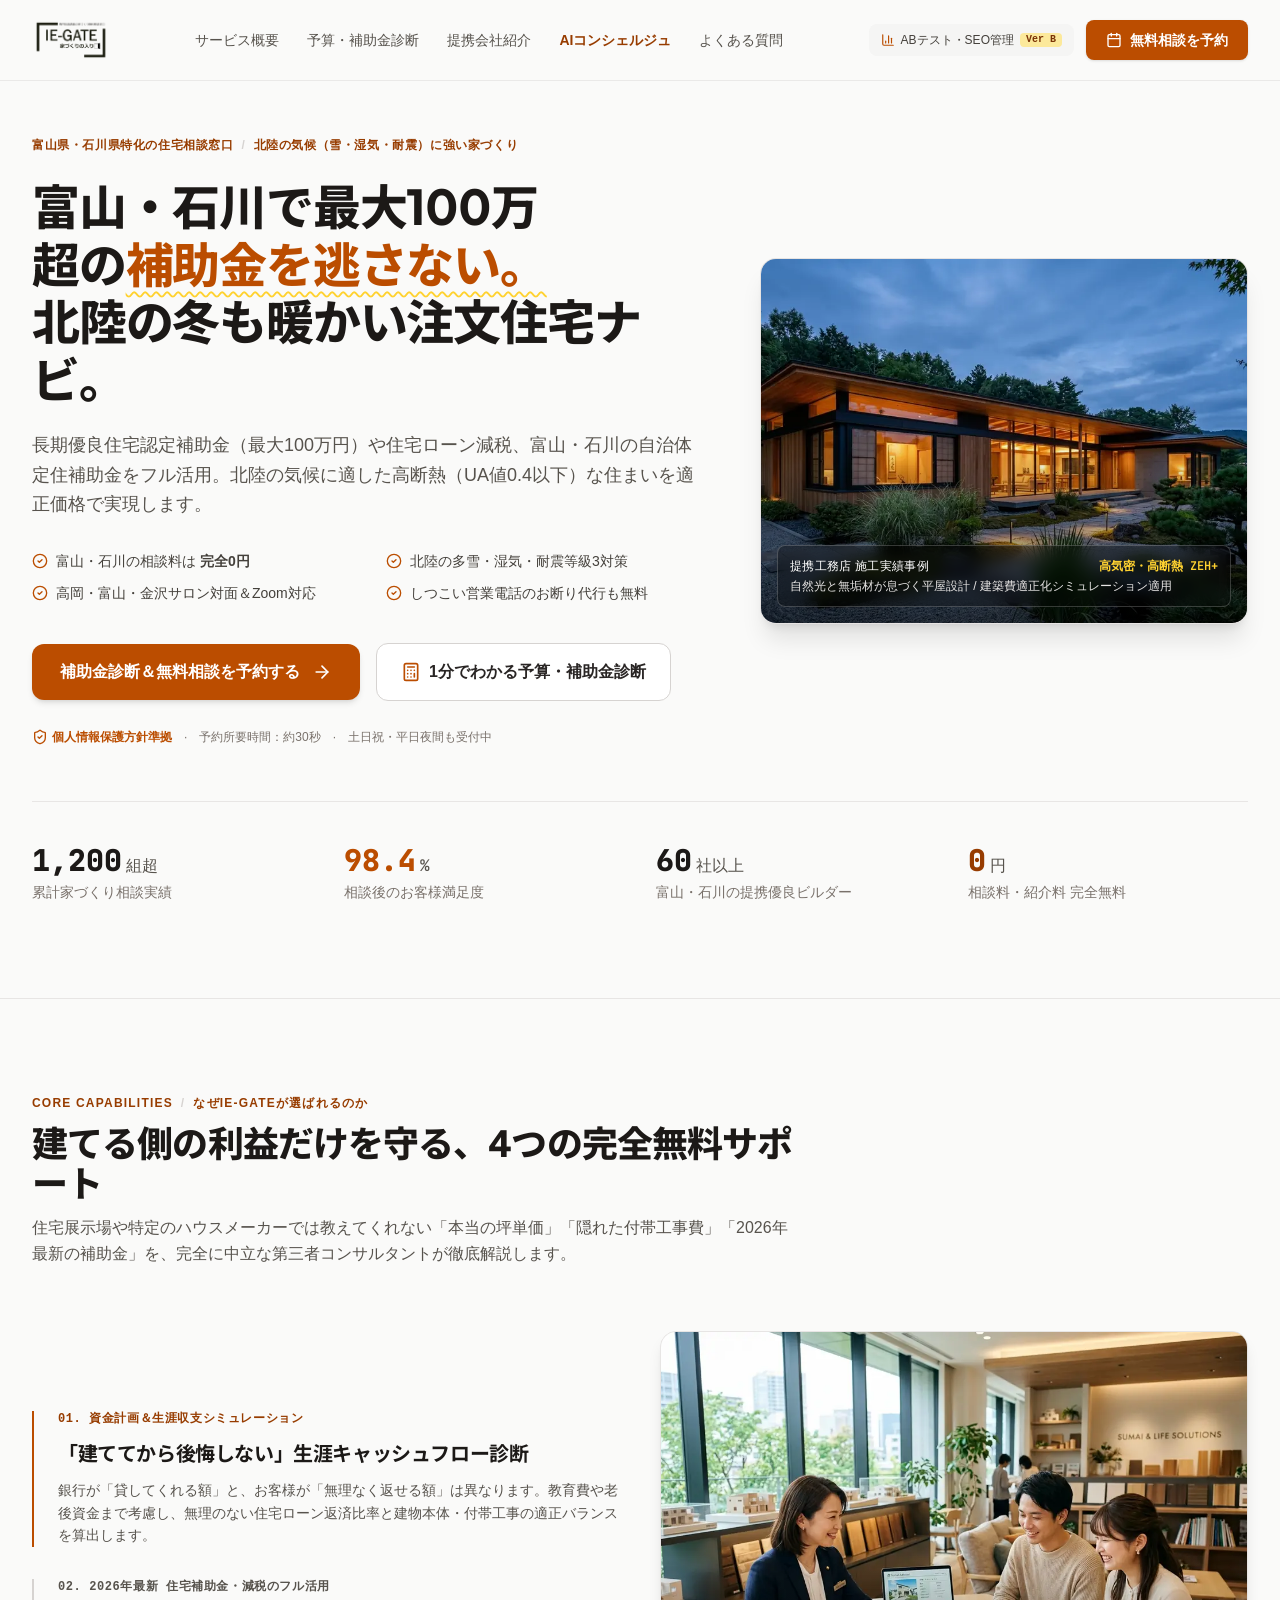
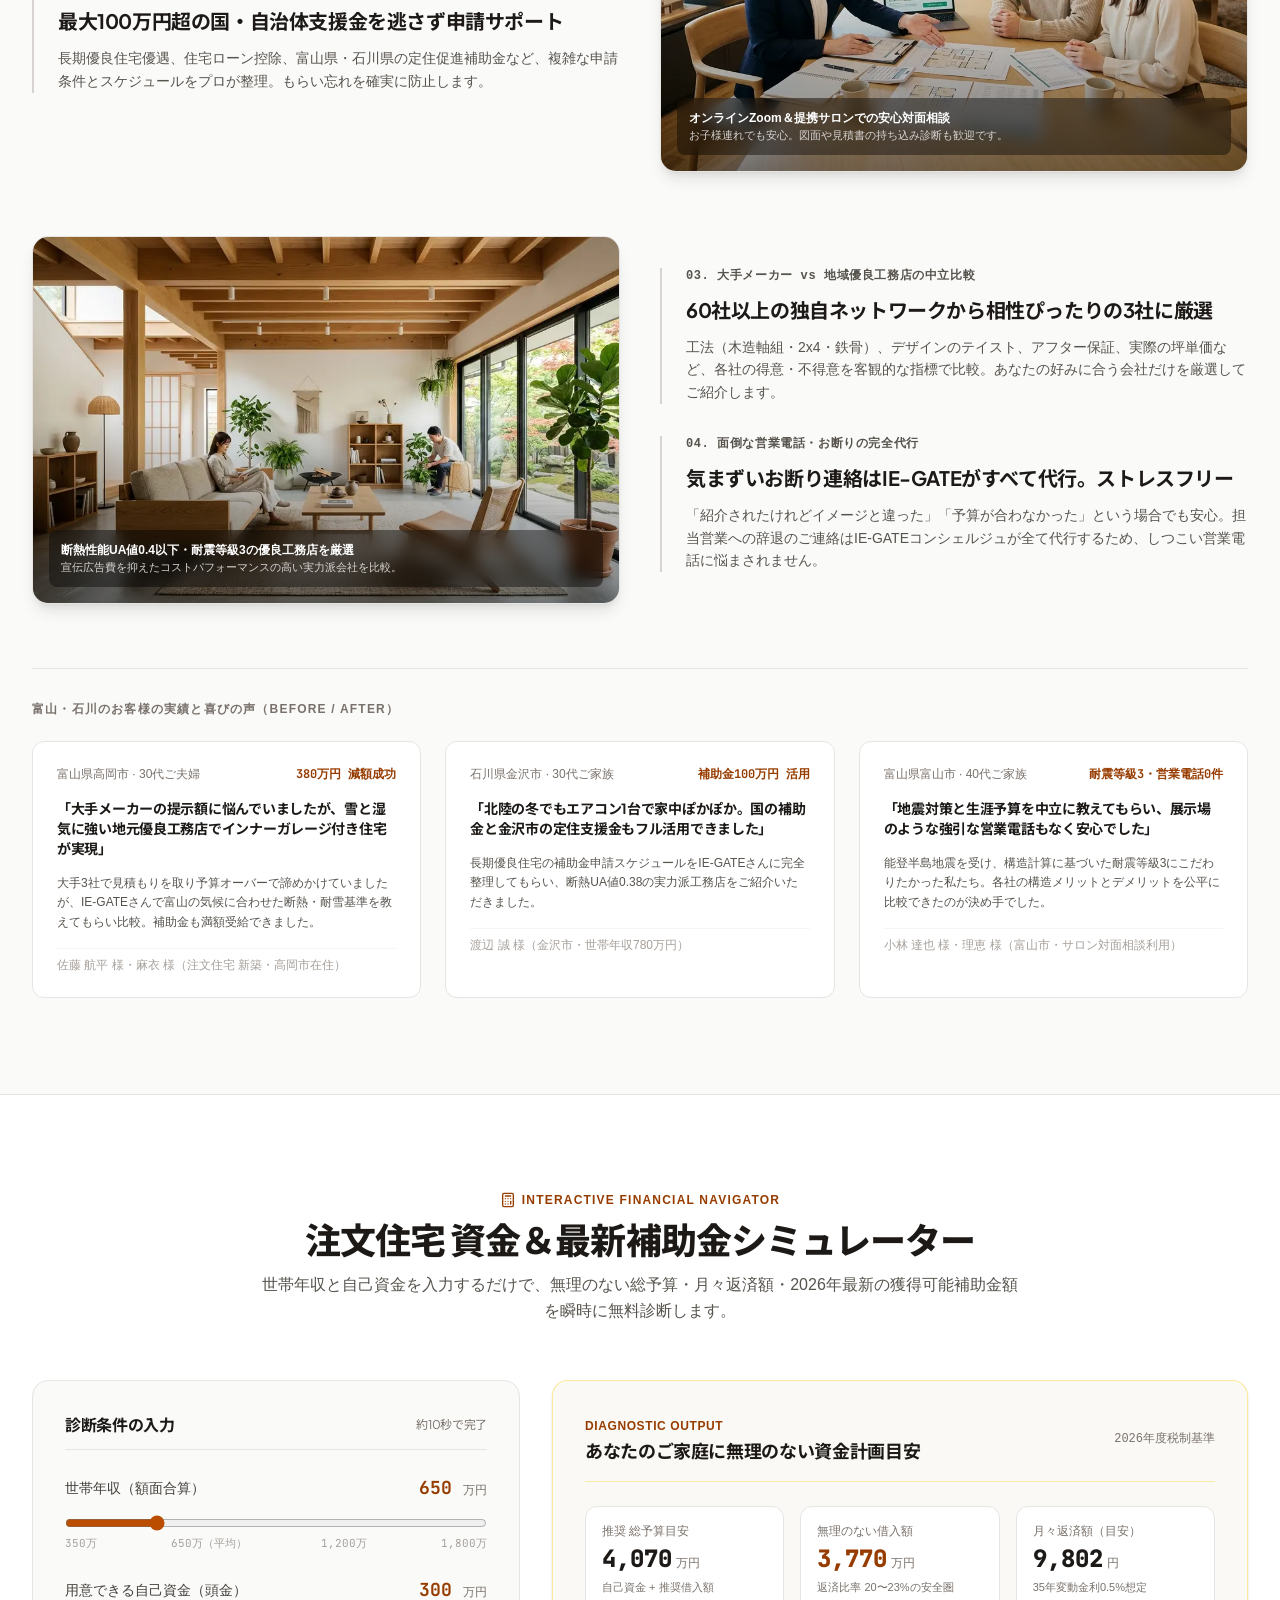
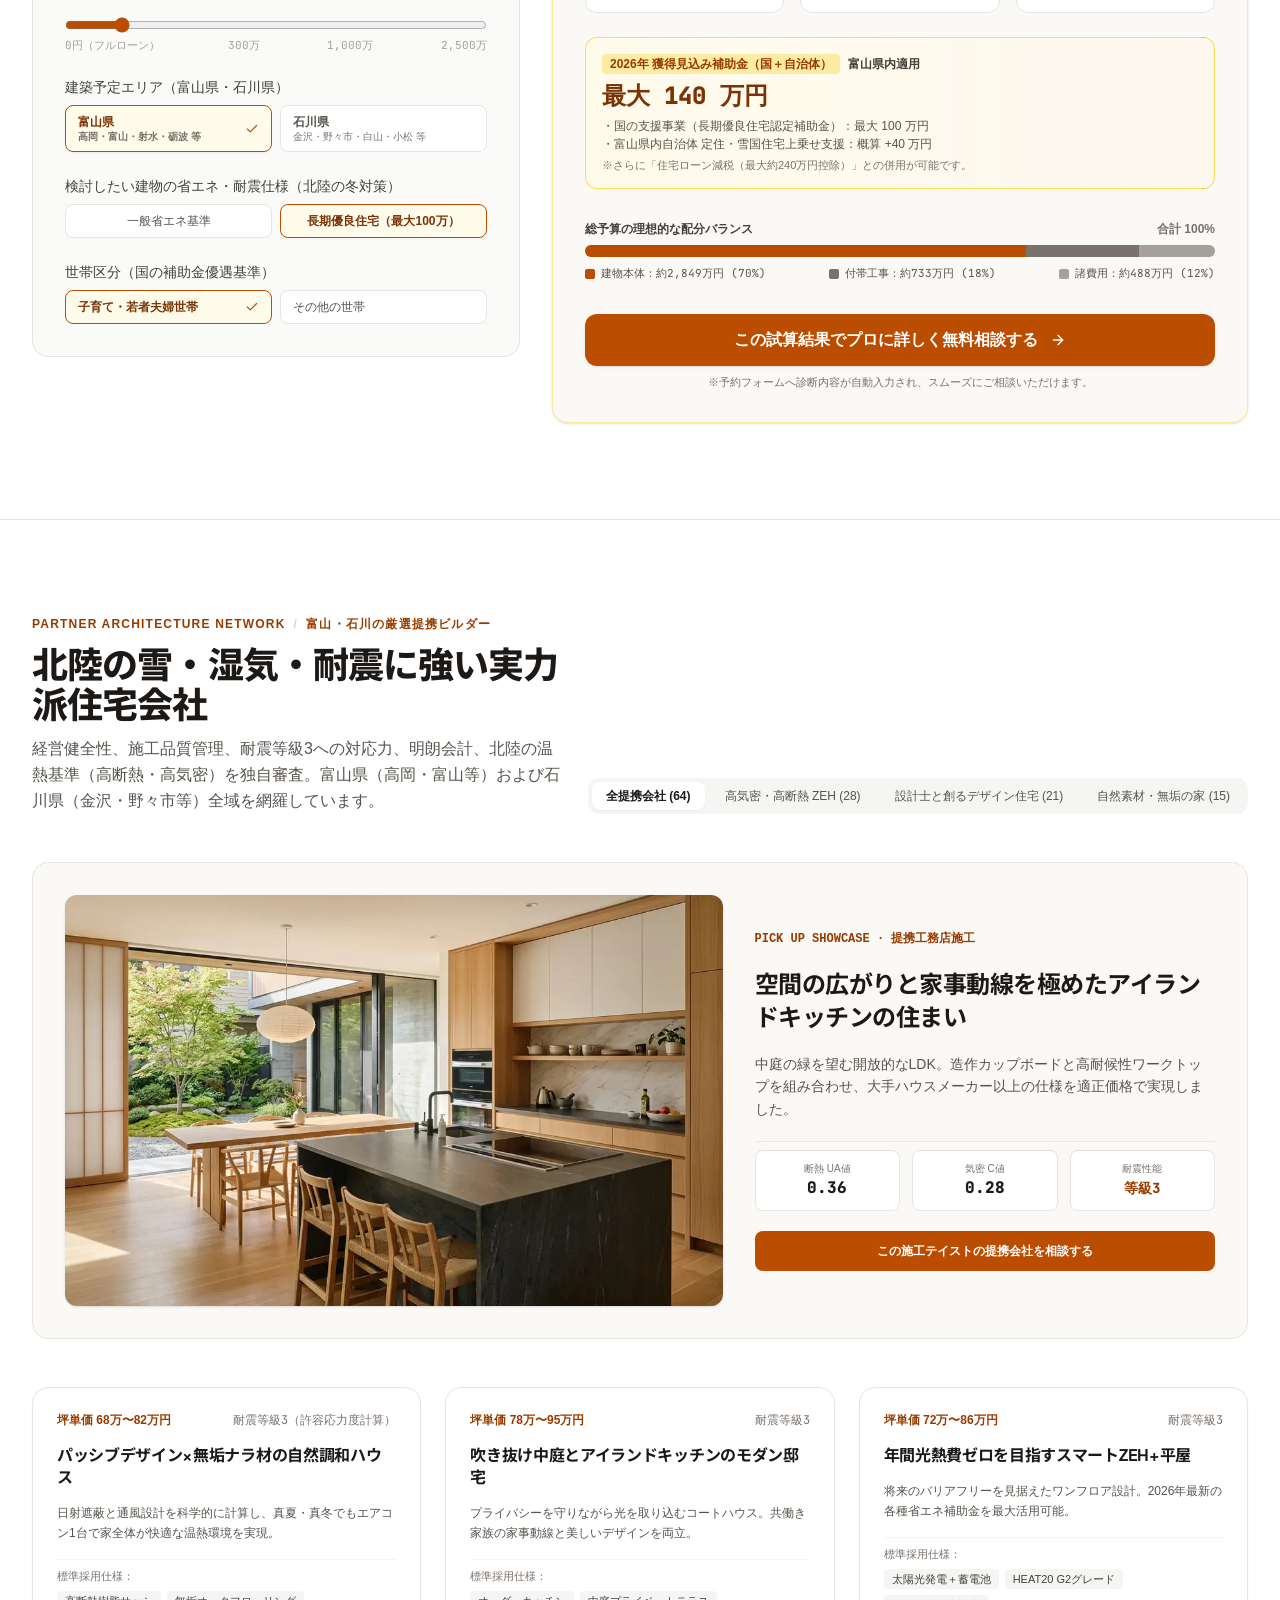
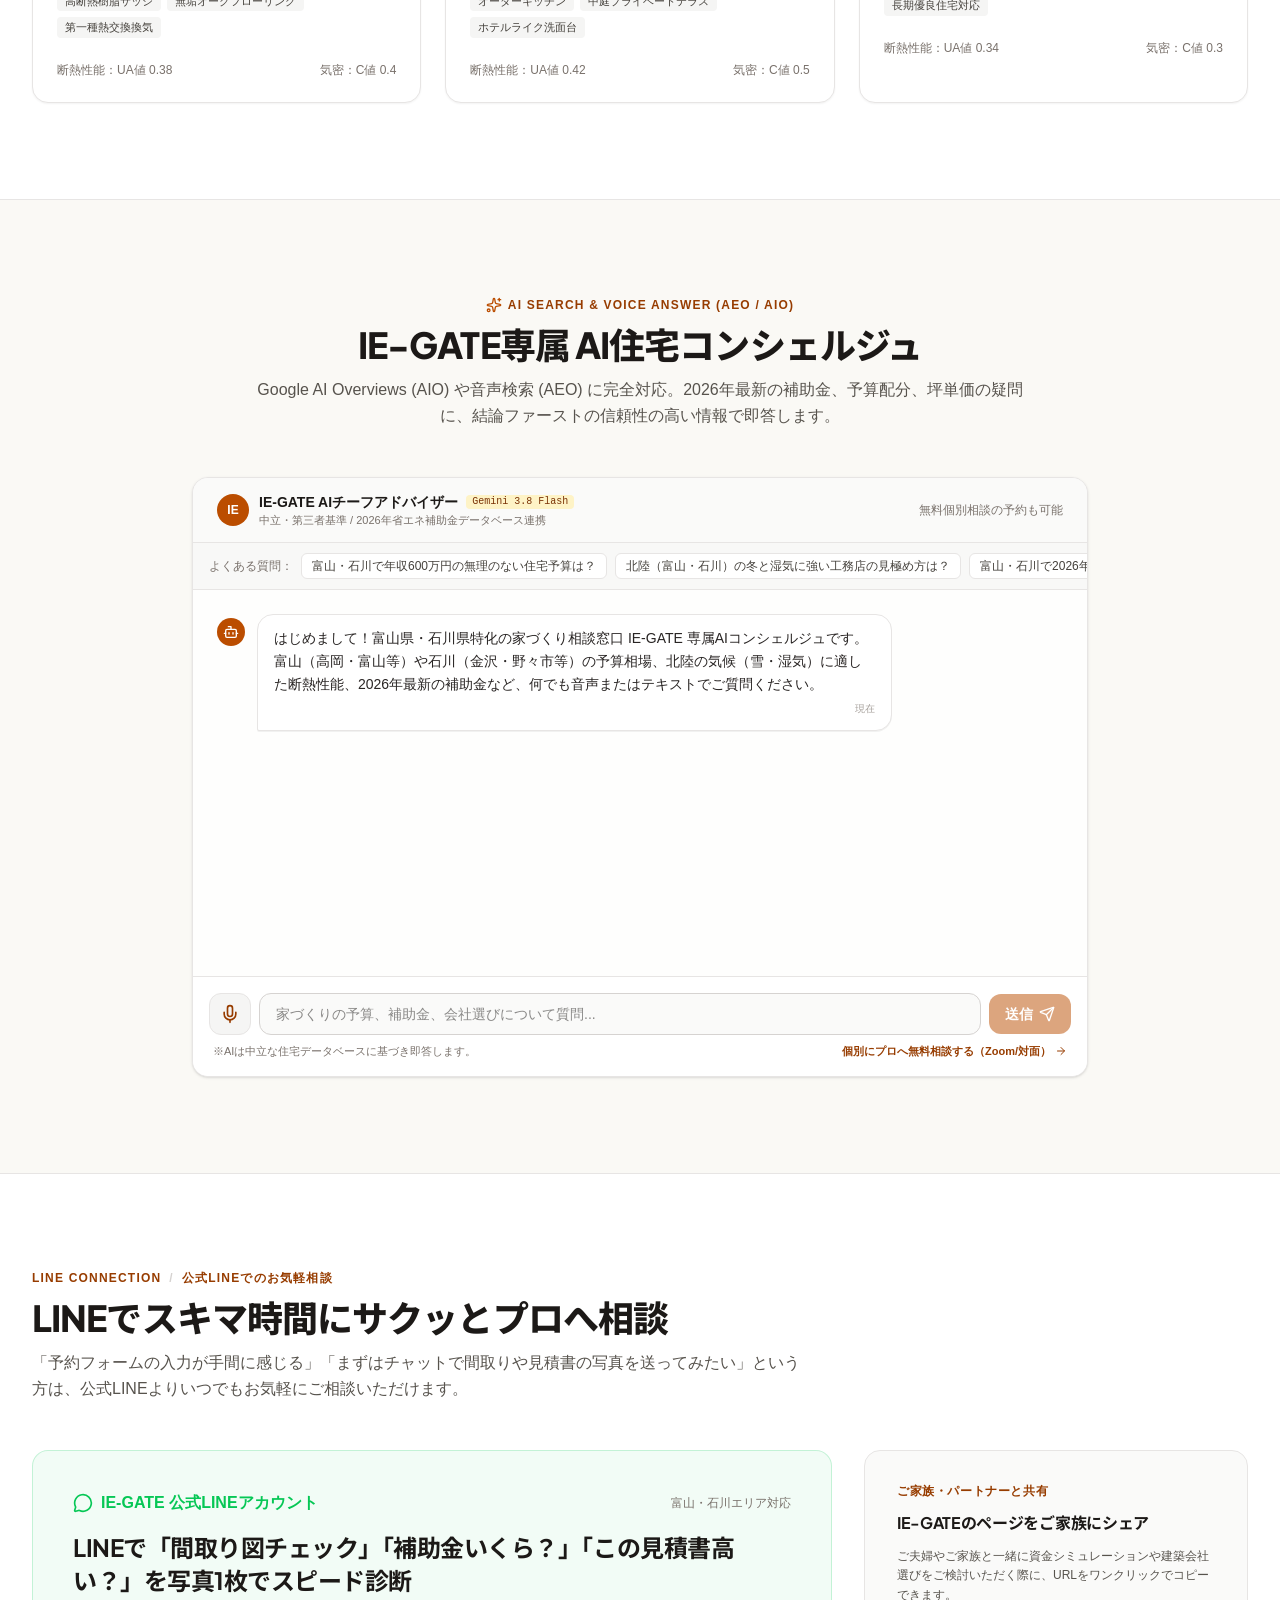
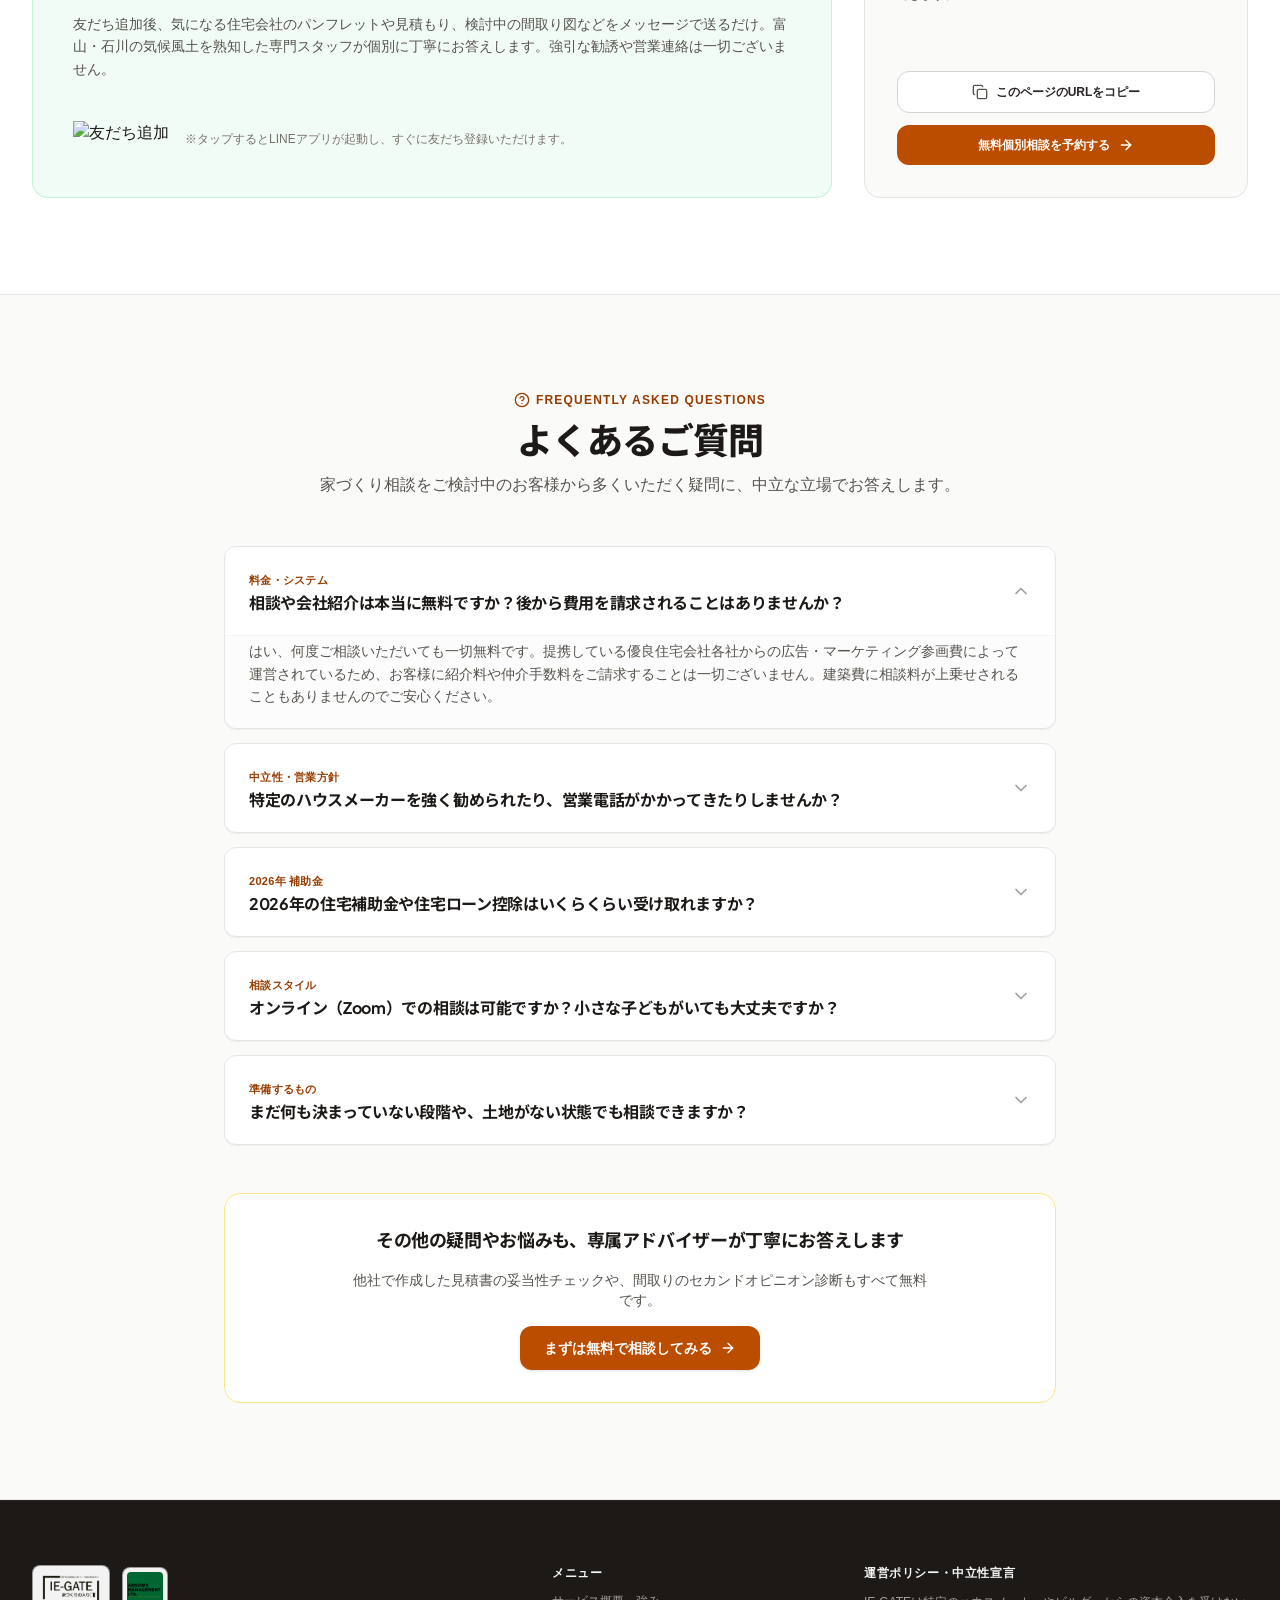
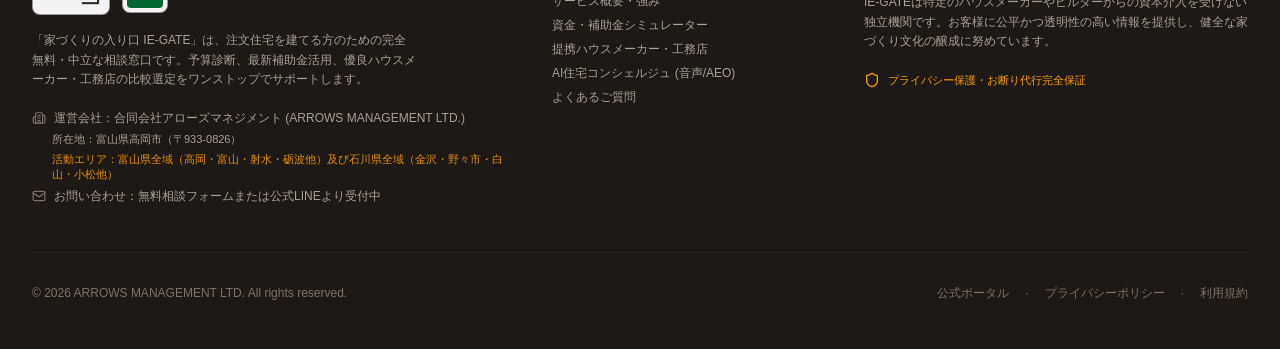
==== docs/index.html @ ca9e8679 "IEGATEサイトをdocs/に追加（GitHub Pages公開用）" ====
<!doctype html>
<html lang="ja">
  <head>
    <meta charset="UTF-8" />
    <meta name="viewport" content="width=device-width, initial-scale=1.0" />
    <script src="./config.js"></script>
    <title>富山・石川の家づくり相談窓口 IE-GATE | 合同会社アローズマネジメント</title>
    <meta name="description" content="富山県・石川県特化の注文住宅・家づくり無料中立相談窓口「IE-GATE」。北陸の気候（雪・湿気）に強い優良工務店・ハウスメーカーの比較、予算計画、長期優良住宅など最新補助金までプロが完全無料でサポート。" />
    <meta name="keywords" content="富山 注文住宅, 石川 注文住宅, 金沢 ハウスメーカー, 富山市 工務店, 高岡市 家づくり, 北陸 住宅ローン, 富山 住宅補助金 2026, 石川県 住宅会社 比較, IE-GATE, アローズマネジメント" />
    <meta name="author" content="合同会社アローズマネジメント" />
    
    <!-- Favicon & Brand Icons -->
    <link rel="icon" type="image/png" href="[data-uri]" />
    <link rel="apple-touch-icon" href="[data-uri]" />

    <!-- Open Graph -->
    <meta property="og:type" content="website" />
    <meta property="og:title" content="富山・石川の家づくり相談窓口 IE-GATE | 合同会社アローズマネジメント" />
    <meta property="og:description" content="富山県・石川県特化の注文住宅・家づくり無料中立相談窓口「IE-GATE」。北陸の気候（雪・湿気）に強い優良工務店・ハウスメーカーの比較、予算計画、長期優良住宅など最新補助金までプロが完全無料でサポート。" />
    <meta property="og:image" content="https://arrowsmanagement.wixsite.com/iegate/logos/iegate_logo.jpg" />
    <meta property="og:site_name" content="家づくりの入り口 IE-GATE" />
    <meta property="og:locale" content="ja_JP" />

    <!-- Google Fonts: Plus Jakarta Sans & Noto Sans JP -->
    <link rel="preconnect" href="https://fonts.googleapis.com">
    <link rel="preconnect" href="https://fonts.gstatic.com" crossorigin>
    <link href="https://fonts.googleapis.com/css2?family=Noto+Sans+JP:wght@400;500;600;700&family=Plus+Jakarta+Sans:wght@500;600;700;800&family=JetBrains+Mono:wght@400;600&display=swap" rel="stylesheet">

    <!-- Schema.org Structured Data (JSON-LD) for Local SEO, AIO & AEO (Voice Search) -->
    <script type="application/ld+json">
    {
      "@context": "https://schema.org",
      "@graph": [
        {
          "@type": "LocalBusiness",
          "@id": "https://arrowsmanagement.wixsite.com/iegate/#organization",
          "name": "家づくりの入り口 IE-GATE（合同会社アローズマネジメント）",
          "alternateName": ["IE-GATE", "アローズマネジメント", "無料の家づくり相談窓口 IE-GATE"],
          "url": "https://arrowsmanagement.wixsite.com/iegate",
          "image": "https://arrowsmanagement.wixsite.com/iegate/logos/iegate_logo.jpg",
          "telephone": "050-3159-8460",
          "address": {
            "@type": "PostalAddress",
            "streetAddress": "富山県高岡市",
            "addressLocality": "高岡市",
            "addressRegion": "富山県",
            "postalCode": "933-0826",
            "addressCountry": "JP"
          },
          "areaServed": [
            {
              "@type": "AdministrativeArea",
              "name": "富山県"
            },
            {
              "@type": "AdministrativeArea",
              "name": "石川県"
            }
          ],
          "description": "富山県および石川県エリアに特化した注文住宅・新築・建て替えの無料相談窓口。北陸の積雪・湿気対策に強い優良工務店・ハウスメーカー比較と資金計画サポート。"
        },
        {
          "@type": "WebSite",
          "@id": "https://arrowsmanagement.wixsite.com/iegate/#website",
          "url": "https://arrowsmanagement.wixsite.com/iegate",
          "name": "富山・石川の家づくりの入り口 IE-GATE",
          "publisher": {
            "@id": "https://arrowsmanagement.wixsite.com/iegate/#organization"
          },
          "inLanguage": "ja"
        },
        {
          "@type": "ProfessionalService",
          "@id": "https://arrowsmanagement.wixsite.com/iegate/#service",
          "name": "富山・石川エリア 注文住宅・家づくり無料中立相談窓口 IE-GATE",
          "serviceType": "住宅コンサルティング・資金計画・会社選定サポート・補助金診断",
          "provider": {
            "@id": "https://arrowsmanagement.wixsite.com/iegate/#organization"
          },
          "areaServed": ["富山県", "石川県"],
          "offers": {
            "@type": "Offer",
            "price": "0",
            "priceCurrency": "JPY",
            "description": "何回でも完全無料の富山・石川の住宅・資金計画・建築会社比較相談"
          }
        },
        {
          "@type": "FAQPage",
          "@id": "https://arrowsmanagement.wixsite.com/iegate/#faq",
          "mainEntity": [
            {
              "@type": "Question",
              "name": "対応エリアはどこですか？",
              "acceptedAnswer": {
                "@type": "Answer",
                "text": "富山県（富山市、高岡市、射水市、砺波市、氷見市、魚津市、黒部市など全域）および石川県（金沢市、野々市市、白山市、小松市、加賀市、かほく市など全域）をメインに対面サロンおよびオンラインZoomでサポートしています。"
              }
            },
            {
              "@type": "Question",
              "name": "北陸（富山・石川）特有の気候や雪・湿気対策も相談できますか？",
              "acceptedAnswer": {
                "@type": "Answer",
                "text": "はい。富山・石川は多雪・多湿で日照時間が短い気候特徴があります。IE-GATEでは耐雪性能、融雪設備、結露を防ぐ高気密・高断熱（UA値0.4以下・HEAT20基準）、インナーガレージ設計など、北陸の気候風土を熟知した地元優良工務店・ハウスメーカーを厳選してご提案しています。"
              }
            },
            {
              "@type": "Question",
              "name": "相談は本当に完全無料ですか？",
              "acceptedAnswer": {
                "@type": "Answer",
                "text": "はい、初回のご相談から資金計画シミュレーション、会社紹介、お断り代行までお客様からの費用は一切かかりません。提携各社からの広告・共同マーケティング費用で中立に運営されています。"
              }
            },
            {
              "@type": "Question",
              "name": "富山県や石川県の自治体独自補助金も教えてもらえますか？",
              "acceptedAnswer": {
                "@type": "Answer",
                "text": "はい。長期優良住宅認定補助金（最大100万円）に加え、富山県・石川県各市町村の定住促進支援金、三世代同居補助金、能登半島地震対策の耐震等級3優遇制度などの最新情報を網羅してご案内いたします。"
              }
            }
          ]
        }
      ]
    }
    </script>
    <script type="module" crossorigin src="./assets/index-9n8q_H58.js"></script>
    <link rel="stylesheet" crossorigin href="./assets/index-EaQkKo2e.css">
  </head>
  <body class="font-sans antialiased text-slate-800 bg-[#FAFAF9] selection:bg-amber-100 selection:text-amber-900">
    <div id="root"></div>
  </body>
</html>
---- docs/assets/index-EaQkKo2e.css ----
/*! tailwindcss v4.3.3 | MIT License | https://tailwindcss.com */
@layer properties{@supports (((-webkit-hyphens:none)) and (not (margin-trim:inline))) or ((-moz-orient:inline) and (not (color:rgb(from red r g b)))){*,:before,:after,::backdrop{--tw-rotate-x:initial;--tw-rotate-y:initial;--tw-rotate-z:initial;--tw-skew-x:initial;--tw-skew-y:initial;--tw-space-y-reverse:0;--tw-border-style:solid;--tw-gradient-position:initial;--tw-gradient-from:#0000;--tw-gradient-via:#0000;--tw-gradient-to:#0000;--tw-gradient-stops:initial;--tw-gradient-via-stops:initial;--tw-gradient-from-position:0%;--tw-gradient-via-position:50%;--tw-gradient-to-position:100%;--tw-leading:initial;--tw-font-weight:initial;--tw-tracking:initial;--tw-shadow:0 0 #0000;--tw-shadow-color:initial;--tw-shadow-alpha:100%;--tw-inset-shadow:0 0 #0000;--tw-inset-shadow-color:initial;--tw-inset-shadow-alpha:100%;--tw-ring-color:initial;--tw-ring-shadow:0 0 #0000;--tw-inset-ring-color:initial;--tw-inset-ring-shadow:0 0 #0000;--tw-ring-inset:initial;--tw-ring-offset-width:0px;--tw-ring-offset-color:#fff;--tw-ring-offset-shadow:0 0 #0000;--tw-blur:initial;--tw-brightness:initial;--tw-contrast:initial;--tw-grayscale:initial;--tw-hue-rotate:initial;--tw-invert:initial;--tw-opacity:initial;--tw-saturate:initial;--tw-sepia:initial;--tw-drop-shadow:initial;--tw-drop-shadow-color:initial;--tw-drop-shadow-alpha:100%;--tw-drop-shadow-size:initial;--tw-backdrop-blur:initial;--tw-backdrop-brightness:initial;--tw-backdrop-contrast:initial;--tw-backdrop-grayscale:initial;--tw-backdrop-hue-rotate:initial;--tw-backdrop-invert:initial;--tw-backdrop-opacity:initial;--tw-backdrop-saturate:initial;--tw-backdrop-sepia:initial;--tw-duration:initial;--tw-translate-x:0;--tw-translate-y:0;--tw-translate-z:0;--tw-scale-x:1;--tw-scale-y:1;--tw-scale-z:1}}}@layer theme{:root,:host{--font-sans:-apple-system, BlinkMacSystemFont, "Segoe UI", Roboto, "Helvetica Neue", "Noto Sans", Arial, sans-serif, "Apple Color Emoji", "Segoe UI Emoji", "Segoe UI Symbol", "Noto Color Emoji";--font-mono:ui-monospace, SFMono-Regular, Menlo, Monaco, Consolas, "Liberation Mono", "Courier New", monospace;--color-red-50:oklch(97.1% .013 17.38);--color-red-200:oklch(88.5% .062 18.334);--color-red-500:oklch(63.7% .237 25.331);--color-red-600:oklch(57.7% .245 27.325);--color-red-700:oklch(50.5% .213 27.518);--color-orange-50:oklch(98% .016 73.684);--color-amber-50:oklch(98.7% .022 95.277);--color-amber-100:oklch(96.2% .059 95.617);--color-amber-200:oklch(92.4% .12 95.746);--color-amber-300:oklch(87.9% .169 91.605);--color-amber-500:oklch(76.9% .188 70.08);--color-amber-600:oklch(66.6% .179 58.318);--color-amber-700:oklch(55.5% .163 48.998);--color-amber-800:oklch(47.3% .137 46.201);--color-amber-900:oklch(41.4% .112 45.904);--color-amber-950:oklch(27.9% .077 45.635);--color-emerald-100:oklch(95% .052 163.051);--color-emerald-600:oklch(59.6% .145 163.225);--color-emerald-800:oklch(43.2% .095 166.913);--color-blue-700:oklch(48.8% .243 264.376);--color-slate-800:oklch(27.9% .041 260.031);--color-stone-50:oklch(98.5% .001 106.423);--color-stone-100:oklch(97% .001 106.424);--color-stone-200:oklch(92.3% .003 48.717);--color-stone-300:oklch(86.9% .005 56.366);--color-stone-400:oklch(70.9% .01 56.259);--color-stone-500:oklch(55.3% .013 58.071);--color-stone-600:oklch(44.4% .011 73.639);--color-stone-700:oklch(37.4% .01 67.558);--color-stone-800:oklch(26.8% .007 34.298);--color-stone-900:oklch(21.6% .006 56.043);--color-black:#000;--color-white:#fff;--spacing:.25rem;--container-sm:24rem;--container-md:28rem;--container-xl:36rem;--container-2xl:42rem;--container-3xl:48rem;--container-4xl:56rem;--container-7xl:80rem;--text-xs:.75rem;--text-xs--line-height:calc(1 / .75);--text-sm:.875rem;--text-sm--line-height:calc(1.25 / .875);--text-base:1rem;--text-base--line-height:calc(1.5 / 1);--text-lg:1.125rem;--text-lg--line-height:calc(1.75 / 1.125);--text-xl:1.25rem;--text-xl--line-height:calc(1.75 / 1.25);--text-2xl:1.5rem;--text-2xl--line-height:calc(2 / 1.5);--text-3xl:1.875rem;--text-3xl--line-height:calc(2.25 / 1.875);--text-4xl:2.25rem;--text-4xl--line-height:calc(2.5 / 2.25);--text-5xl:3rem;--text-5xl--line-height:1;--font-weight-normal:400;--font-weight-medium:500;--font-weight-semibold:600;--font-weight-bold:700;--font-weight-extrabold:800;--tracking-tighter:-.05em;--tracking-tight:-.025em;--tracking-wide:.025em;--tracking-wider:.05em;--tracking-widest:.1em;--leading-snug:1.375;--leading-relaxed:1.625;--radius-xs:.125rem;--radius-md:.375rem;--radius-lg:.5rem;--radius-xl:.75rem;--radius-2xl:1rem;--animate-spin:spin 1s linear infinite;--animate-ping:ping 1s cubic-bezier(0, 0, .2, 1) infinite;--animate-pulse:pulse 2s cubic-bezier(.4, 0, .6, 1) infinite;--blur-xs:4px;--blur-sm:8px;--blur-md:12px;--default-transition-duration:.15s;--default-transition-timing-function:cubic-bezier(.4, 0, .2, 1);--default-font-family:var(--font-sans);--default-mono-font-family:var(--font-mono)}}@layer base{*,:after,:before,::backdrop{box-sizing:border-box;border:0 solid;margin:0;padding:0}::file-selector-button{box-sizing:border-box;border:0 solid;margin:0;padding:0}html,:host{-webkit-text-size-adjust:100%;tab-size:4;line-height:1.5;font-family:var(--default-font-family,-apple-system, BlinkMacSystemFont, "Segoe UI", Roboto, "Helvetica Neue", "Noto Sans", Arial, sans-serif, "Apple Color Emoji", "Segoe UI Emoji", "Segoe UI Symbol", "Noto Color Emoji");font-feature-settings:var(--default-font-feature-settings,normal);font-variation-settings:var(--default-font-variation-settings,normal);-webkit-tap-highlight-color:transparent}hr{height:0;color:inherit;border-top-width:1px}abbr:where([title]){-webkit-text-decoration:underline dotted;text-decoration:underline dotted}h1,h2,h3,h4,h5,h6{font-size:inherit;font-weight:inherit}a{color:inherit;-webkit-text-decoration:inherit;-webkit-text-decoration:inherit;-webkit-text-decoration:inherit;-webkit-text-decoration:inherit;text-decoration:inherit}b,strong{font-weight:bolder}code,kbd,samp,pre{font-family:var(--default-mono-font-family,ui-monospace, SFMono-Regular, Menlo, Monaco, Consolas, "Liberation Mono", "Courier New", monospace);font-feature-settings:var(--default-mono-font-feature-settings,normal);font-variation-settings:var(--default-mono-font-variation-settings,normal);font-size:1em}small{font-size:80%}sub,sup{vertical-align:baseline;font-size:75%;line-height:0;position:relative}sub{bottom:-.25em}sup{top:-.5em}table{text-indent:0;border-color:inherit;border-collapse:collapse}:-moz-focusring:where(:not(iframe)){outline:auto}progress{vertical-align:baseline}summary{display:list-item}ol,ul,menu{list-style:none}img,svg,video,canvas,audio,iframe,embed,object{vertical-align:middle;display:block}img,video{max-width:100%;height:auto}button,input,select,optgroup,textarea{font:inherit;font-feature-settings:inherit;font-variation-settings:inherit;letter-spacing:inherit;color:inherit;opacity:1;background-color:#0000;border-radius:0}::file-selector-button{font:inherit;font-feature-settings:inherit;font-variation-settings:inherit;letter-spacing:inherit;color:inherit;opacity:1;background-color:#0000;border-radius:0}:where(select:is([multiple],[size])) optgroup{font-weight:bolder}:where(select:is([multiple],[size])) optgroup option{padding-inline-start:20px}::file-selector-button{margin-inline-end:4px}::placeholder{opacity:1}@supports (not ((-webkit-appearance:-apple-pay-button))) or (contain-intrinsic-size:1px){::placeholder{color:currentColor}@supports (color:color-mix(in lab, red, red)){::placeholder{color:color-mix(in oklab, currentcolor 50%, transparent)}}}textarea{resize:vertical}::-webkit-search-decoration{-webkit-appearance:none}::-webkit-date-and-time-value{min-height:1lh;text-align:inherit}::-webkit-datetime-edit{display:inline-flex}::-webkit-datetime-edit-fields-wrapper{padding:0}::-webkit-datetime-edit{padding-block:0}::-webkit-datetime-edit-year-field{padding-block:0}::-webkit-datetime-edit-month-field{padding-block:0}::-webkit-datetime-edit-day-field{padding-block:0}::-webkit-datetime-edit-hour-field{padding-block:0}::-webkit-datetime-edit-minute-field{padding-block:0}::-webkit-datetime-edit-second-field{padding-block:0}::-webkit-datetime-edit-millisecond-field{padding-block:0}::-webkit-datetime-edit-meridiem-field{padding-block:0}::-webkit-calendar-picker-indicator{line-height:1}:-moz-ui-invalid{box-shadow:none}button,input:where([type=button],[type=reset],[type=submit]){appearance:button}::file-selector-button{appearance:button}::-webkit-inner-spin-button{height:auto}::-webkit-outer-spin-button{height:auto}[hidden]:where(:not([hidden=until-found])){display:none!important}body{color:#1e293b;-webkit-font-smoothing:antialiased;-moz-osx-font-smoothing:grayscale;background-color:#fdfbf7;margin:0;padding:0;font-family:Noto Sans JP,Plus Jakarta Sans,system-ui,-apple-system,BlinkMacSystemFont,Segoe UI,Roboto,sans-serif}h1,h2,h3,h4,.font-heading{letter-spacing:-.02em;font-family:Plus Jakarta Sans,Noto Sans JP,sans-serif}.font-mono-num{font-variant-numeric:tabular-nums;font-family:JetBrains Mono,monospace}}@layer components;@layer utilities{.pointer-events-none{pointer-events:none}.absolute{position:absolute}.fixed{position:fixed}.relative{position:relative}.sticky{position:sticky}.inset-0{inset:0}.-top-2\.5{top:calc(var(--spacing) * -2.5)}.top-0{top:0}.top-4{top:calc(var(--spacing) * 4)}.right-0{right:0}.right-4{right:calc(var(--spacing) * 4)}.bottom-0{bottom:0}.bottom-4{bottom:calc(var(--spacing) * 4)}.left-0{left:0}.left-4{left:calc(var(--spacing) * 4)}.z-30{z-index:30}.z-40{z-index:40}.z-50{z-index:50}.order-1{order:1}.order-2{order:2}.mx-auto{margin-inline:auto}.mt-0\.5{margin-top:calc(var(--spacing) * .5)}.mt-1{margin-top:var(--spacing)}.mt-1\.5{margin-top:calc(var(--spacing) * 1.5)}.mt-2{margin-top:calc(var(--spacing) * 2)}.mt-14{margin-top:calc(var(--spacing) * 14)}.mb-1{margin-bottom:var(--spacing)}.mb-6{margin-bottom:calc(var(--spacing) * 6)}.mb-14{margin-bottom:calc(var(--spacing) * 14)}.ml-1{margin-left:var(--spacing)}.line-clamp-1{-webkit-line-clamp:1;-webkit-box-orient:vertical;display:-webkit-box;overflow:hidden}.line-clamp-2{-webkit-line-clamp:2;-webkit-box-orient:vertical;display:-webkit-box;overflow:hidden}.line-clamp-3{-webkit-line-clamp:3;-webkit-box-orient:vertical;display:-webkit-box;overflow:hidden}.block{display:block}.contents{display:contents}.flex{display:flex}.grid{display:grid}.hidden{display:none}.inline-block{display:inline-block}.inline-flex{display:inline-flex}.aspect-\[4\/3\]{aspect-ratio:4/3}.aspect-\[16\/10\]{aspect-ratio:16/10}.h-2{height:calc(var(--spacing) * 2)}.h-2\.5{height:calc(var(--spacing) * 2.5)}.h-3{height:calc(var(--spacing) * 3)}.h-3\.5{height:calc(var(--spacing) * 3.5)}.h-4{height:calc(var(--spacing) * 4)}.h-5{height:calc(var(--spacing) * 5)}.h-6{height:calc(var(--spacing) * 6)}.h-7{height:calc(var(--spacing) * 7)}.h-8{height:calc(var(--spacing) * 8)}.h-9{height:calc(var(--spacing) * 9)}.h-10{height:calc(var(--spacing) * 10)}.h-16{height:calc(var(--spacing) * 16)}.h-20{height:calc(var(--spacing) * 20)}.h-\[600px\]{height:600px}.h-full{height:100%}.max-h-\[90vh\]{max-height:90vh}.max-h-\[92vh\]{max-height:92vh}.min-h-screen{min-height:100vh}.w-2{width:calc(var(--spacing) * 2)}.w-2\.5{width:calc(var(--spacing) * 2.5)}.w-3{width:calc(var(--spacing) * 3)}.w-3\.5{width:calc(var(--spacing) * 3.5)}.w-4{width:calc(var(--spacing) * 4)}.w-5{width:calc(var(--spacing) * 5)}.w-6{width:calc(var(--spacing) * 6)}.w-7{width:calc(var(--spacing) * 7)}.w-8{width:calc(var(--spacing) * 8)}.w-10{width:calc(var(--spacing) * 10)}.w-16{width:calc(var(--spacing) * 16)}.w-auto{width:auto}.w-fit{width:fit-content}.w-full{width:100%}.max-w-2xl{max-width:var(--container-2xl)}.max-w-3xl{max-width:var(--container-3xl)}.max-w-4xl{max-width:var(--container-4xl)}.max-w-7xl{max-width:var(--container-7xl)}.max-w-\[85\%\]{max-width:85%}.max-w-md{max-width:var(--container-md)}.max-w-sm{max-width:var(--container-sm)}.max-w-xl{max-width:var(--container-xl)}.flex-1{flex:1}.shrink-0{flex-shrink:0}.rotate-180{rotate:180deg}.transform{transform:var(--tw-rotate-x,) var(--tw-rotate-y,) var(--tw-rotate-z,) var(--tw-skew-x,) var(--tw-skew-y,)}.animate-ping{animation:var(--animate-ping)}.animate-pulse{animation:var(--animate-pulse)}.animate-spin{animation:var(--animate-spin)}.cursor-pointer{cursor:pointer}.grid-cols-1{grid-template-columns:repeat(1,minmax(0,1fr))}.grid-cols-2{grid-template-columns:repeat(2,minmax(0,1fr))}.grid-cols-3{grid-template-columns:repeat(3,minmax(0,1fr))}.flex-col{flex-direction:column}.flex-wrap{flex-wrap:wrap}.items-baseline{align-items:baseline}.items-center{align-items:center}.items-start{align-items:flex-start}.items-stretch{align-items:stretch}.justify-between{justify-content:space-between}.justify-center{justify-content:center}.justify-end{justify-content:flex-end}.justify-start{justify-content:flex-start}.gap-1{gap:var(--spacing)}.gap-1\.5{gap:calc(var(--spacing) * 1.5)}.gap-2{gap:calc(var(--spacing) * 2)}.gap-2\.5{gap:calc(var(--spacing) * 2.5)}.gap-3{gap:calc(var(--spacing) * 3)}.gap-4{gap:calc(var(--spacing) * 4)}.gap-6{gap:calc(var(--spacing) * 6)}.gap-7{gap:calc(var(--spacing) * 7)}.gap-8{gap:calc(var(--spacing) * 8)}.gap-10{gap:calc(var(--spacing) * 10)}.gap-12{gap:calc(var(--spacing) * 12)}:where(.space-y-0\.5>:not(:last-child)){--tw-space-y-reverse:0;margin-block-start:calc(calc(var(--spacing) * .5) * var(--tw-space-y-reverse));margin-block-end:calc(calc(var(--spacing) * .5) * calc(1 - var(--tw-space-y-reverse)))}:where(.space-y-1>:not(:last-child)){--tw-space-y-reverse:0;margin-block-start:calc(var(--spacing) * var(--tw-space-y-reverse));margin-block-end:calc(var(--spacing) * calc(1 - var(--tw-space-y-reverse)))}:where(.space-y-1\.5>:not(:last-child)){--tw-space-y-reverse:0;margin-block-start:calc(calc(var(--spacing) * 1.5) * var(--tw-space-y-reverse));margin-block-end:calc(calc(var(--spacing) * 1.5) * calc(1 - var(--tw-space-y-reverse)))}:where(.space-y-2>:not(:last-child)){--tw-space-y-reverse:0;margin-block-start:calc(calc(var(--spacing) * 2) * var(--tw-space-y-reverse));margin-block-end:calc(calc(var(--spacing) * 2) * calc(1 - var(--tw-space-y-reverse)))}:where(.space-y-2\.5>:not(:last-child)){--tw-space-y-reverse:0;margin-block-start:calc(calc(var(--spacing) * 2.5) * var(--tw-space-y-reverse));margin-block-end:calc(calc(var(--spacing) * 2.5) * calc(1 - var(--tw-space-y-reverse)))}:where(.space-y-3>:not(:last-child)){--tw-space-y-reverse:0;margin-block-start:calc(calc(var(--spacing) * 3) * var(--tw-space-y-reverse));margin-block-end:calc(calc(var(--spacing) * 3) * calc(1 - var(--tw-space-y-reverse)))}:where(.space-y-3\.5>:not(:last-child)){--tw-space-y-reverse:0;margin-block-start:calc(calc(var(--spacing) * 3.5) * var(--tw-space-y-reverse));margin-block-end:calc(calc(var(--spacing) * 3.5) * calc(1 - var(--tw-space-y-reverse)))}:where(.space-y-4>:not(:last-child)){--tw-space-y-reverse:0;margin-block-start:calc(calc(var(--spacing) * 4) * var(--tw-space-y-reverse));margin-block-end:calc(calc(var(--spacing) * 4) * calc(1 - var(--tw-space-y-reverse)))}:where(.space-y-5>:not(:last-child)){--tw-space-y-reverse:0;margin-block-start:calc(calc(var(--spacing) * 5) * var(--tw-space-y-reverse));margin-block-end:calc(calc(var(--spacing) * 5) * calc(1 - var(--tw-space-y-reverse)))}:where(.space-y-6>:not(:last-child)){--tw-space-y-reverse:0;margin-block-start:calc(calc(var(--spacing) * 6) * var(--tw-space-y-reverse));margin-block-end:calc(calc(var(--spacing) * 6) * calc(1 - var(--tw-space-y-reverse)))}:where(.space-y-8>:not(:last-child)){--tw-space-y-reverse:0;margin-block-start:calc(calc(var(--spacing) * 8) * var(--tw-space-y-reverse));margin-block-end:calc(calc(var(--spacing) * 8) * calc(1 - var(--tw-space-y-reverse)))}:where(.space-y-12>:not(:last-child)){--tw-space-y-reverse:0;margin-block-start:calc(calc(var(--spacing) * 12) * var(--tw-space-y-reverse));margin-block-end:calc(calc(var(--spacing) * 12) * calc(1 - var(--tw-space-y-reverse)))}:where(.space-y-16>:not(:last-child)){--tw-space-y-reverse:0;margin-block-start:calc(calc(var(--spacing) * 16) * var(--tw-space-y-reverse));margin-block-end:calc(calc(var(--spacing) * 16) * calc(1 - var(--tw-space-y-reverse)))}.truncate{text-overflow:ellipsis;white-space:nowrap;overflow:hidden}.overflow-hidden{overflow:hidden}.overflow-x-auto{overflow-x:auto}.overflow-y-auto{overflow-y:auto}.rounded{border-radius:.25rem}.rounded-2xl{border-radius:var(--radius-2xl)}.rounded-full{border-radius:2147483647px}.rounded-lg{border-radius:var(--radius-lg)}.rounded-md{border-radius:var(--radius-md)}.rounded-xl{border-radius:var(--radius-xl)}.rounded-xs{border-radius:var(--radius-xs)}.rounded-br-xs{border-bottom-right-radius:var(--radius-xs)}.rounded-bl-xs{border-bottom-left-radius:var(--radius-xs)}.border{border-style:var(--tw-border-style);border-width:1px}.border-2{border-style:var(--tw-border-style);border-width:2px}.border-t{border-top-style:var(--tw-border-style);border-top-width:1px}.border-b{border-bottom-style:var(--tw-border-style);border-bottom-width:1px}.border-b-2{border-bottom-style:var(--tw-border-style);border-bottom-width:2px}.border-l-2{border-left-style:var(--tw-border-style);border-left-width:2px}.border-\[\#06C755\]\/20{border-color:oklab(72.4456% -.175278 .106878/.2)}.border-amber-200{border-color:var(--color-amber-200)}.border-amber-200\/70{border-color:#fee685b3}@supports (color:color-mix(in lab, red, red)){.border-amber-200\/70{border-color:color-mix(in oklab, var(--color-amber-200) 70%, transparent)}}.border-amber-200\/80{border-color:#fee685cc}@supports (color:color-mix(in lab, red, red)){.border-amber-200\/80{border-color:color-mix(in oklab, var(--color-amber-200) 80%, transparent)}}.border-amber-300{border-color:var(--color-amber-300)}.border-amber-300\/80{border-color:#ffd236cc}@supports (color:color-mix(in lab, red, red)){.border-amber-300\/80{border-color:color-mix(in oklab, var(--color-amber-300) 80%, transparent)}}.border-amber-700{border-color:var(--color-amber-700)}.border-red-200{border-color:var(--color-red-200)}.border-red-600{border-color:var(--color-red-600)}.border-stone-100{border-color:var(--color-stone-100)}.border-stone-200{border-color:var(--color-stone-200)}.border-stone-200\/80{border-color:#e7e5e4cc}@supports (color:color-mix(in lab, red, red)){.border-stone-200\/80{border-color:color-mix(in oklab, var(--color-stone-200) 80%, transparent)}}.border-stone-200\/90{border-color:#e7e5e4e6}@supports (color:color-mix(in lab, red, red)){.border-stone-200\/90{border-color:color-mix(in oklab, var(--color-stone-200) 90%, transparent)}}.border-stone-300{border-color:var(--color-stone-300)}.border-stone-700\/50{border-color:#44403b80}@supports (color:color-mix(in lab, red, red)){.border-stone-700\/50{border-color:color-mix(in oklab, var(--color-stone-700) 50%, transparent)}}.border-stone-800{border-color:var(--color-stone-800)}.border-transparent{border-color:#0000}.border-white\/20{border-color:#fff3}@supports (color:color-mix(in lab, red, red)){.border-white\/20{border-color:color-mix(in oklab, var(--color-white) 20%, transparent)}}.bg-\[\#06C755\]\/5{background-color:oklab(72.4456% -.175278 .106878/.05)}.bg-\[\#FAF9F5\]{background-color:#faf9f5}.bg-\[\#FAFAF9\]{background-color:#fafaf9}.bg-\[\#FAFAF9\]\/95{background-color:oklab(98.4825% -.000373036 .00126523/.95)}.bg-amber-50{background-color:var(--color-amber-50)}.bg-amber-50\/40{background-color:#fffbeb66}@supports (color:color-mix(in lab, red, red)){.bg-amber-50\/40{background-color:color-mix(in oklab, var(--color-amber-50) 40%, transparent)}}.bg-amber-50\/50{background-color:#fffbeb80}@supports (color:color-mix(in lab, red, red)){.bg-amber-50\/50{background-color:color-mix(in oklab, var(--color-amber-50) 50%, transparent)}}.bg-amber-50\/60{background-color:#fffbeb99}@supports (color:color-mix(in lab, red, red)){.bg-amber-50\/60{background-color:color-mix(in oklab, var(--color-amber-50) 60%, transparent)}}.bg-amber-50\/70{background-color:#fffbebb3}@supports (color:color-mix(in lab, red, red)){.bg-amber-50\/70{background-color:color-mix(in oklab, var(--color-amber-50) 70%, transparent)}}.bg-amber-100{background-color:var(--color-amber-100)}.bg-amber-200\/70{background-color:#fee685b3}@supports (color:color-mix(in lab, red, red)){.bg-amber-200\/70{background-color:color-mix(in oklab, var(--color-amber-200) 70%, transparent)}}.bg-amber-200\/80{background-color:#fee685cc}@supports (color:color-mix(in lab, red, red)){.bg-amber-200\/80{background-color:color-mix(in oklab, var(--color-amber-200) 80%, transparent)}}.bg-amber-600{background-color:var(--color-amber-600)}.bg-amber-700{background-color:var(--color-amber-700)}.bg-black\/30{background-color:#0000004d}@supports (color:color-mix(in lab, red, red)){.bg-black\/30{background-color:color-mix(in oklab, var(--color-black) 30%, transparent)}}.bg-black\/40{background-color:#0006}@supports (color:color-mix(in lab, red, red)){.bg-black\/40{background-color:color-mix(in oklab, var(--color-black) 40%, transparent)}}.bg-black\/60{background-color:#0009}@supports (color:color-mix(in lab, red, red)){.bg-black\/60{background-color:color-mix(in oklab, var(--color-black) 60%, transparent)}}.bg-emerald-100{background-color:var(--color-emerald-100)}.bg-red-50{background-color:var(--color-red-50)}.bg-red-500{background-color:var(--color-red-500)}.bg-stone-50{background-color:var(--color-stone-50)}.bg-stone-50\/30{background-color:#fafaf94d}@supports (color:color-mix(in lab, red, red)){.bg-stone-50\/30{background-color:color-mix(in oklab, var(--color-stone-50) 30%, transparent)}}.bg-stone-50\/50{background-color:#fafaf980}@supports (color:color-mix(in lab, red, red)){.bg-stone-50\/50{background-color:color-mix(in oklab, var(--color-stone-50) 50%, transparent)}}.bg-stone-100{background-color:var(--color-stone-100)}.bg-stone-100\/70{background-color:#f5f5f4b3}@supports (color:color-mix(in lab, red, red)){.bg-stone-100\/70{background-color:color-mix(in oklab, var(--color-stone-100) 70%, transparent)}}.bg-stone-200{background-color:var(--color-stone-200)}.bg-stone-200\/70{background-color:#e7e5e4b3}@supports (color:color-mix(in lab, red, red)){.bg-stone-200\/70{background-color:color-mix(in oklab, var(--color-stone-200) 70%, transparent)}}.bg-stone-400{background-color:var(--color-stone-400)}.bg-stone-500{background-color:var(--color-stone-500)}.bg-stone-900{background-color:var(--color-stone-900)}.bg-white{background-color:var(--color-white)}.bg-white\/95{background-color:#fffffff2}@supports (color:color-mix(in lab, red, red)){.bg-white\/95{background-color:color-mix(in oklab, var(--color-white) 95%, transparent)}}.bg-gradient-to-r{--tw-gradient-position:to right in oklab;background-image:linear-gradient(var(--tw-gradient-stops))}.bg-gradient-to-t{--tw-gradient-position:to top in oklab;background-image:linear-gradient(var(--tw-gradient-stops))}.from-amber-50{--tw-gradient-from:var(--color-amber-50);--tw-gradient-stops:var(--tw-gradient-via-stops,var(--tw-gradient-position), var(--tw-gradient-from) var(--tw-gradient-from-position), var(--tw-gradient-to) var(--tw-gradient-to-position))}.from-black\/50{--tw-gradient-from:#00000080}@supports (color:color-mix(in lab, red, red)){.from-black\/50{--tw-gradient-from:color-mix(in oklab, var(--color-black) 50%, transparent)}}.from-black\/50{--tw-gradient-stops:var(--tw-gradient-via-stops,var(--tw-gradient-position), var(--tw-gradient-from) var(--tw-gradient-from-position), var(--tw-gradient-to) var(--tw-gradient-to-position))}.from-black\/60{--tw-gradient-from:#0009}@supports (color:color-mix(in lab, red, red)){.from-black\/60{--tw-gradient-from:color-mix(in oklab, var(--color-black) 60%, transparent)}}.from-black\/60{--tw-gradient-stops:var(--tw-gradient-via-stops,var(--tw-gradient-position), var(--tw-gradient-from) var(--tw-gradient-from-position), var(--tw-gradient-to) var(--tw-gradient-to-position))}.via-transparent{--tw-gradient-via:transparent;--tw-gradient-via-stops:var(--tw-gradient-position), var(--tw-gradient-from) var(--tw-gradient-from-position), var(--tw-gradient-via) var(--tw-gradient-via-position), var(--tw-gradient-to) var(--tw-gradient-to-position);--tw-gradient-stops:var(--tw-gradient-via-stops)}.to-orange-50\/70{--tw-gradient-to:#fff7edb3}@supports (color:color-mix(in lab, red, red)){.to-orange-50\/70{--tw-gradient-to:color-mix(in oklab, var(--color-orange-50) 70%, transparent)}}.to-orange-50\/70{--tw-gradient-stops:var(--tw-gradient-via-stops,var(--tw-gradient-position), var(--tw-gradient-from) var(--tw-gradient-from-position), var(--tw-gradient-to) var(--tw-gradient-to-position))}.to-transparent{--tw-gradient-to:transparent;--tw-gradient-stops:var(--tw-gradient-via-stops,var(--tw-gradient-position), var(--tw-gradient-from) var(--tw-gradient-from-position), var(--tw-gradient-to) var(--tw-gradient-to-position))}.object-contain{object-fit:contain}.object-cover{object-fit:cover}.p-1{padding:var(--spacing)}.p-1\.5{padding:calc(var(--spacing) * 1.5)}.p-2{padding:calc(var(--spacing) * 2)}.p-2\.5{padding:calc(var(--spacing) * 2.5)}.p-3{padding:calc(var(--spacing) * 3)}.p-3\.5{padding:calc(var(--spacing) * 3.5)}.p-4{padding:calc(var(--spacing) * 4)}.p-5{padding:calc(var(--spacing) * 5)}.p-6{padding:calc(var(--spacing) * 6)}.p-8{padding:calc(var(--spacing) * 8)}.px-1{padding-inline:var(--spacing)}.px-1\.5{padding-inline:calc(var(--spacing) * 1.5)}.px-2{padding-inline:calc(var(--spacing) * 2)}.px-2\.5{padding-inline:calc(var(--spacing) * 2.5)}.px-3{padding-inline:calc(var(--spacing) * 3)}.px-3\.5{padding-inline:calc(var(--spacing) * 3.5)}.px-4{padding-inline:calc(var(--spacing) * 4)}.px-5{padding-inline:calc(var(--spacing) * 5)}.px-6{padding-inline:calc(var(--spacing) * 6)}.px-7{padding-inline:calc(var(--spacing) * 7)}.py-0\.5{padding-block:calc(var(--spacing) * .5)}.py-1{padding-block:var(--spacing)}.py-1\.5{padding-block:calc(var(--spacing) * 1.5)}.py-2{padding-block:calc(var(--spacing) * 2)}.py-2\.5{padding-block:calc(var(--spacing) * 2.5)}.py-3{padding-block:calc(var(--spacing) * 3)}.py-3\.5{padding-block:calc(var(--spacing) * 3.5)}.py-4{padding-block:calc(var(--spacing) * 4)}.py-16{padding-block:calc(var(--spacing) * 16)}.pt-1{padding-top:var(--spacing)}.pt-2{padding-top:calc(var(--spacing) * 2)}.pt-4{padding-top:calc(var(--spacing) * 4)}.pt-8{padding-top:calc(var(--spacing) * 8)}.pt-10{padding-top:calc(var(--spacing) * 10)}.pt-16{padding-top:calc(var(--spacing) * 16)}.pb-2{padding-bottom:calc(var(--spacing) * 2)}.pb-3{padding-bottom:calc(var(--spacing) * 3)}.pb-4{padding-bottom:calc(var(--spacing) * 4)}.pb-5{padding-bottom:calc(var(--spacing) * 5)}.pb-12{padding-bottom:calc(var(--spacing) * 12)}.pb-16{padding-bottom:calc(var(--spacing) * 16)}.pl-5{padding-left:calc(var(--spacing) * 5)}.pl-6{padding-left:calc(var(--spacing) * 6)}.text-center{text-align:center}.text-left{text-align:left}.font-mono{font-family:var(--font-mono)}.font-sans{font-family:var(--font-sans)}.text-2xl{font-size:var(--text-2xl);line-height:var(--tw-leading,var(--text-2xl--line-height))}.text-3xl{font-size:var(--text-3xl);line-height:var(--tw-leading,var(--text-3xl--line-height))}.text-base{font-size:var(--text-base);line-height:var(--tw-leading,var(--text-base--line-height))}.text-lg{font-size:var(--text-lg);line-height:var(--tw-leading,var(--text-lg--line-height))}.text-sm{font-size:var(--text-sm);line-height:var(--tw-leading,var(--text-sm--line-height))}.text-xl{font-size:var(--text-xl);line-height:var(--tw-leading,var(--text-xl--line-height))}.text-xs{font-size:var(--text-xs);line-height:var(--tw-leading,var(--text-xs--line-height))}.text-\[10px\]{font-size:10px}.text-\[11px\]{font-size:11px}.leading-\[1\.2\]{--tw-leading:1.2;line-height:1.2}.leading-relaxed{--tw-leading:var(--leading-relaxed);line-height:var(--leading-relaxed)}.leading-snug{--tw-leading:var(--leading-snug);line-height:var(--leading-snug)}.font-bold{--tw-font-weight:var(--font-weight-bold);font-weight:var(--font-weight-bold)}.font-extrabold{--tw-font-weight:var(--font-weight-extrabold);font-weight:var(--font-weight-extrabold)}.font-medium{--tw-font-weight:var(--font-weight-medium);font-weight:var(--font-weight-medium)}.font-normal{--tw-font-weight:var(--font-weight-normal);font-weight:var(--font-weight-normal)}.font-semibold{--tw-font-weight:var(--font-weight-semibold);font-weight:var(--font-weight-semibold)}.tracking-tight{--tw-tracking:var(--tracking-tight);letter-spacing:var(--tracking-tight)}.tracking-tighter{--tw-tracking:var(--tracking-tighter);letter-spacing:var(--tracking-tighter)}.tracking-wide{--tw-tracking:var(--tracking-wide);letter-spacing:var(--tracking-wide)}.tracking-wider{--tw-tracking:var(--tracking-wider);letter-spacing:var(--tracking-wider)}.tracking-widest{--tw-tracking:var(--tracking-widest);letter-spacing:var(--tracking-widest)}.\[text-wrap\:balance\]{text-wrap:balance}.text-wrap{text-wrap:wrap}.whitespace-nowrap{white-space:nowrap}.whitespace-pre-line{white-space:pre-line}.text-\[\#06C755\]{color:#06c755}.text-amber-200{color:var(--color-amber-200)}.text-amber-300{color:var(--color-amber-300)}.text-amber-500{color:var(--color-amber-500)}.text-amber-500\/90{color:#f99c00e6}@supports (color:color-mix(in lab, red, red)){.text-amber-500\/90{color:color-mix(in oklab, var(--color-amber-500) 90%, transparent)}}.text-amber-700{color:var(--color-amber-700)}.text-amber-800{color:var(--color-amber-800)}.text-amber-900{color:var(--color-amber-900)}.text-amber-950{color:var(--color-amber-950)}.text-blue-700{color:var(--color-blue-700)}.text-emerald-600{color:var(--color-emerald-600)}.text-emerald-800{color:var(--color-emerald-800)}.text-red-500{color:var(--color-red-500)}.text-red-700{color:var(--color-red-700)}.text-slate-800{color:var(--color-slate-800)}.text-stone-100{color:var(--color-stone-100)}.text-stone-200{color:var(--color-stone-200)}.text-stone-300{color:var(--color-stone-300)}.text-stone-400{color:var(--color-stone-400)}.text-stone-500{color:var(--color-stone-500)}.text-stone-600{color:var(--color-stone-600)}.text-stone-700{color:var(--color-stone-700)}.text-stone-800{color:var(--color-stone-800)}.text-stone-900{color:var(--color-stone-900)}.text-white{color:var(--color-white)}.uppercase{text-transform:uppercase}.underline{text-decoration-line:underline}.decoration-amber-300{-webkit-text-decoration-color:var(--color-amber-300);-webkit-text-decoration-color:var(--color-amber-300);-webkit-text-decoration-color:var(--color-amber-300);text-decoration-color:var(--color-amber-300)}.decoration-wavy{text-decoration-style:wavy}.decoration-2{text-decoration-thickness:2px}.underline-offset-8{text-underline-offset:8px}.antialiased{-webkit-font-smoothing:antialiased;-moz-osx-font-smoothing:grayscale}.accent-amber-700{accent-color:var(--color-amber-700)}.shadow{--tw-shadow:0 1px 3px 0 var(--tw-shadow-color,#0000001a), 0 1px 2px -1px var(--tw-shadow-color,#0000001a);box-shadow:var(--tw-inset-shadow), var(--tw-inset-ring-shadow), var(--tw-ring-offset-shadow), var(--tw-ring-shadow), var(--tw-shadow)}.shadow-2xl{--tw-shadow:0 25px 50px -12px var(--tw-shadow-color,#00000040);box-shadow:var(--tw-inset-shadow), var(--tw-inset-ring-shadow), var(--tw-ring-offset-shadow), var(--tw-ring-shadow), var(--tw-shadow)}.shadow-2xs{--tw-shadow:0 1px var(--tw-shadow-color,#0000000d);box-shadow:var(--tw-inset-shadow), var(--tw-inset-ring-shadow), var(--tw-ring-offset-shadow), var(--tw-ring-shadow), var(--tw-shadow)}.shadow-lg{--tw-shadow:0 10px 15px -3px var(--tw-shadow-color,#0000001a), 0 4px 6px -4px var(--tw-shadow-color,#0000001a);box-shadow:var(--tw-inset-shadow), var(--tw-inset-ring-shadow), var(--tw-ring-offset-shadow), var(--tw-ring-shadow), var(--tw-shadow)}.shadow-md{--tw-shadow:0 4px 6px -1px var(--tw-shadow-color,#0000001a), 0 2px 4px -2px var(--tw-shadow-color,#0000001a);box-shadow:var(--tw-inset-shadow), var(--tw-inset-ring-shadow), var(--tw-ring-offset-shadow), var(--tw-ring-shadow), var(--tw-shadow)}.shadow-sm{--tw-shadow:0 1px 3px 0 var(--tw-shadow-color,#0000001a), 0 1px 2px -1px var(--tw-shadow-color,#0000001a);box-shadow:var(--tw-inset-shadow), var(--tw-inset-ring-shadow), var(--tw-ring-offset-shadow), var(--tw-ring-shadow), var(--tw-shadow)}.shadow-xl{--tw-shadow:0 20px 25px -5px var(--tw-shadow-color,#0000001a), 0 8px 10px -6px var(--tw-shadow-color,#0000001a);box-shadow:var(--tw-inset-shadow), var(--tw-inset-ring-shadow), var(--tw-ring-offset-shadow), var(--tw-ring-shadow), var(--tw-shadow)}.shadow-xs{--tw-shadow:0 1px 2px 0 var(--tw-shadow-color,#0000000d);box-shadow:var(--tw-inset-shadow), var(--tw-inset-ring-shadow), var(--tw-ring-offset-shadow), var(--tw-ring-shadow), var(--tw-shadow)}.filter{filter:var(--tw-blur,) var(--tw-brightness,) var(--tw-contrast,) var(--tw-grayscale,) var(--tw-hue-rotate,) var(--tw-invert,) var(--tw-saturate,) var(--tw-sepia,) var(--tw-drop-shadow,)}.backdrop-blur-md{--tw-backdrop-blur:blur(var(--blur-md));-webkit-backdrop-filter:var(--tw-backdrop-blur,) var(--tw-backdrop-brightness,) var(--tw-backdrop-contrast,) var(--tw-backdrop-grayscale,) var(--tw-backdrop-hue-rotate,) var(--tw-backdrop-invert,) var(--tw-backdrop-opacity,) var(--tw-backdrop-saturate,) var(--tw-backdrop-sepia,);backdrop-filter:var(--tw-backdrop-blur,) var(--tw-backdrop-brightness,) var(--tw-backdrop-contrast,) var(--tw-backdrop-grayscale,) var(--tw-backdrop-hue-rotate,) var(--tw-backdrop-invert,) var(--tw-backdrop-opacity,) var(--tw-backdrop-saturate,) var(--tw-backdrop-sepia,)}.backdrop-blur-sm{--tw-backdrop-blur:blur(var(--blur-sm));-webkit-backdrop-filter:var(--tw-backdrop-blur,) var(--tw-backdrop-brightness,) var(--tw-backdrop-contrast,) var(--tw-backdrop-grayscale,) var(--tw-backdrop-hue-rotate,) var(--tw-backdrop-invert,) var(--tw-backdrop-opacity,) var(--tw-backdrop-saturate,) var(--tw-backdrop-sepia,);backdrop-filter:var(--tw-backdrop-blur,) var(--tw-backdrop-brightness,) var(--tw-backdrop-contrast,) var(--tw-backdrop-grayscale,) var(--tw-backdrop-hue-rotate,) var(--tw-backdrop-invert,) var(--tw-backdrop-opacity,) var(--tw-backdrop-saturate,) var(--tw-backdrop-sepia,)}.backdrop-blur-xs{--tw-backdrop-blur:blur(var(--blur-xs));-webkit-backdrop-filter:var(--tw-backdrop-blur,) var(--tw-backdrop-brightness,) var(--tw-backdrop-contrast,) var(--tw-backdrop-grayscale,) var(--tw-backdrop-hue-rotate,) var(--tw-backdrop-invert,) var(--tw-backdrop-opacity,) var(--tw-backdrop-saturate,) var(--tw-backdrop-sepia,);backdrop-filter:var(--tw-backdrop-blur,) var(--tw-backdrop-brightness,) var(--tw-backdrop-contrast,) var(--tw-backdrop-grayscale,) var(--tw-backdrop-hue-rotate,) var(--tw-backdrop-invert,) var(--tw-backdrop-opacity,) var(--tw-backdrop-saturate,) var(--tw-backdrop-sepia,)}.transition-all{transition-property:all;transition-timing-function:var(--tw-ease,var(--default-transition-timing-function));transition-duration:var(--tw-duration,var(--default-transition-duration))}.transition-colors{transition-property:color,background-color,border-color,outline-color,text-decoration-color,fill,stroke,--tw-gradient-from,--tw-gradient-via,--tw-gradient-to;transition-timing-function:var(--tw-ease,var(--default-transition-timing-function));transition-duration:var(--tw-duration,var(--default-transition-duration))}.transition-opacity{transition-property:opacity;transition-timing-function:var(--tw-ease,var(--default-transition-timing-function));transition-duration:var(--tw-duration,var(--default-transition-duration))}.transition-transform{transition-property:transform,translate,scale,rotate;transition-timing-function:var(--tw-ease,var(--default-transition-timing-function));transition-duration:var(--tw-duration,var(--default-transition-duration))}.duration-200{--tw-duration:.2s;transition-duration:.2s}.duration-300{--tw-duration:.3s;transition-duration:.3s}.duration-500{--tw-duration:.5s;transition-duration:.5s}.duration-700{--tw-duration:.7s;transition-duration:.7s}.outline-none{--tw-outline-style:none;outline-style:none}@media (hover:hover){.group-hover\:translate-x-1:is(:where(.group):hover *){--tw-translate-x:var(--spacing);translate:var(--tw-translate-x) var(--tw-translate-y)}.group-hover\:scale-102:is(:where(.group):hover *){--tw-scale-x:102%;--tw-scale-y:102%;--tw-scale-z:102%;scale:var(--tw-scale-x) var(--tw-scale-y)}}.selection\:bg-amber-100 ::selection{background-color:var(--color-amber-100)}.selection\:bg-amber-100::selection{background-color:var(--color-amber-100)}.selection\:text-amber-900 ::selection{color:var(--color-amber-900)}.selection\:text-amber-900::selection{color:var(--color-amber-900)}@media (hover:hover){.hover\:scale-102:hover{--tw-scale-x:102%;--tw-scale-y:102%;--tw-scale-z:102%;scale:var(--tw-scale-x) var(--tw-scale-y)}.hover\:scale-105:hover{--tw-scale-x:105%;--tw-scale-y:105%;--tw-scale-z:105%;scale:var(--tw-scale-x) var(--tw-scale-y)}.hover\:border-amber-300:hover{border-color:var(--color-amber-300)}.hover\:border-stone-300:hover{border-color:var(--color-stone-300)}.hover\:bg-amber-800:hover{background-color:var(--color-amber-800)}.hover\:bg-stone-50:hover{background-color:var(--color-stone-50)}.hover\:bg-stone-100:hover{background-color:var(--color-stone-100)}.hover\:bg-stone-200:hover{background-color:var(--color-stone-200)}.hover\:bg-stone-800:hover{background-color:var(--color-stone-800)}.hover\:text-amber-800:hover{color:var(--color-amber-800)}.hover\:text-stone-100:hover{color:var(--color-stone-100)}.hover\:text-stone-300:hover{color:var(--color-stone-300)}.hover\:text-stone-700:hover{color:var(--color-stone-700)}.hover\:text-stone-800:hover{color:var(--color-stone-800)}.hover\:text-stone-900:hover{color:var(--color-stone-900)}.hover\:text-white:hover{color:var(--color-white)}.hover\:underline:hover{text-decoration-line:underline}.hover\:opacity-90:hover{opacity:.9}.hover\:shadow:hover{--tw-shadow:0 1px 3px 0 var(--tw-shadow-color,#0000001a), 0 1px 2px -1px var(--tw-shadow-color,#0000001a);box-shadow:var(--tw-inset-shadow), var(--tw-inset-ring-shadow), var(--tw-ring-offset-shadow), var(--tw-ring-shadow), var(--tw-shadow)}.hover\:shadow-lg:hover{--tw-shadow:0 10px 15px -3px var(--tw-shadow-color,#0000001a), 0 4px 6px -4px var(--tw-shadow-color,#0000001a);box-shadow:var(--tw-inset-shadow), var(--tw-inset-ring-shadow), var(--tw-ring-offset-shadow), var(--tw-ring-shadow), var(--tw-shadow)}}.focus\:border-amber-700:focus{border-color:var(--color-amber-700)}.focus\:bg-white:focus{background-color:var(--color-white)}.focus\:outline-none:focus{--tw-outline-style:none;outline-style:none}.active\:bg-amber-900:active{background-color:var(--color-amber-900)}.disabled\:opacity-50:disabled{opacity:.5}@media (width>=40rem){.sm\:block{display:block}.sm\:inline{display:inline}.sm\:aspect-\[16\/11\]{aspect-ratio:16/11}.sm\:h-11{height:calc(var(--spacing) * 11)}.sm\:max-w-\[75\%\]{max-width:75%}.sm\:grid-cols-2{grid-template-columns:repeat(2,minmax(0,1fr))}.sm\:grid-cols-3{grid-template-columns:repeat(3,minmax(0,1fr))}.sm\:flex-row{flex-direction:row}.sm\:items-center{align-items:center}.sm\:gap-8{gap:calc(var(--spacing) * 8)}.sm\:p-4{padding:calc(var(--spacing) * 4)}.sm\:p-6{padding:calc(var(--spacing) * 6)}.sm\:p-8{padding:calc(var(--spacing) * 8)}.sm\:p-10{padding:calc(var(--spacing) * 10)}.sm\:px-6{padding-inline:calc(var(--spacing) * 6)}.sm\:py-5{padding-block:calc(var(--spacing) * 5)}.sm\:py-24{padding-block:calc(var(--spacing) * 24)}.sm\:text-2xl{font-size:var(--text-2xl);line-height:var(--tw-leading,var(--text-2xl--line-height))}.sm\:text-3xl{font-size:var(--text-3xl);line-height:var(--tw-leading,var(--text-3xl--line-height))}.sm\:text-4xl{font-size:var(--text-4xl);line-height:var(--tw-leading,var(--text-4xl--line-height))}.sm\:text-base{font-size:var(--text-base);line-height:var(--tw-leading,var(--text-base--line-height))}.sm\:text-lg{font-size:var(--text-lg);line-height:var(--tw-leading,var(--text-lg--line-height))}.sm\:text-sm{font-size:var(--text-sm);line-height:var(--tw-leading,var(--text-sm--line-height))}}@media (width>=48rem){.md\:col-span-3{grid-column:span 3/span 3}.md\:col-span-4{grid-column:span 4/span 4}.md\:col-span-5{grid-column:span 5/span 5}.md\:inline{display:inline}.md\:grid-cols-3{grid-template-columns:repeat(3,minmax(0,1fr))}.md\:grid-cols-4{grid-template-columns:repeat(4,minmax(0,1fr))}.md\:grid-cols-12{grid-template-columns:repeat(12,minmax(0,1fr))}.md\:flex-row{flex-direction:row}.md\:items-end{align-items:flex-end}}@media (width>=64rem){.lg\:order-1{order:1}.lg\:order-2{order:2}.lg\:col-span-4{grid-column:span 4/span 4}.lg\:col-span-5{grid-column:span 5/span 5}.lg\:col-span-6{grid-column:span 6/span 6}.lg\:col-span-7{grid-column:span 7/span 7}.lg\:col-span-8{grid-column:span 8/span 8}.lg\:flex{display:flex}.lg\:hidden{display:none}.lg\:aspect-\[4\/3\]{aspect-ratio:4/3}.lg\:grid-cols-12{grid-template-columns:repeat(12,minmax(0,1fr))}.lg\:gap-8{gap:calc(var(--spacing) * 8)}.lg\:px-8{padding-inline:calc(var(--spacing) * 8)}.lg\:pt-14{padding-top:calc(var(--spacing) * 14)}.lg\:pb-24{padding-bottom:calc(var(--spacing) * 24)}.lg\:text-4xl{font-size:var(--text-4xl);line-height:var(--tw-leading,var(--text-4xl--line-height))}.lg\:text-5xl{font-size:var(--text-5xl);line-height:var(--tw-leading,var(--text-5xl--line-height))}}}html{scroll-behavior:smooth}:focus-visible{outline-offset:2px;outline:2px solid #d97706}@property --tw-rotate-x{syntax:"*";inherits:false}@property --tw-rotate-y{syntax:"*";inherits:false}@property --tw-rotate-z{syntax:"*";inherits:false}@property --tw-skew-x{syntax:"*";inherits:false}@property --tw-skew-y{syntax:"*";inherits:false}@property --tw-space-y-reverse{syntax:"*";inherits:false;initial-value:0}@property --tw-border-style{syntax:"*";inherits:false;initial-value:solid}@property --tw-gradient-position{syntax:"*";inherits:false}@property --tw-gradient-from{syntax:"<color>";inherits:false;initial-value:#0000}@property --tw-gradient-via{syntax:"<color>";inherits:false;initial-value:#0000}@property --tw-gradient-to{syntax:"<color>";inherits:false;initial-value:#0000}@property --tw-gradient-stops{syntax:"*";inherits:false}@property --tw-gradient-via-stops{syntax:"*";inherits:false}@property --tw-gradient-from-position{syntax:"<length-percentage>";inherits:false;initial-value:0%}@property --tw-gradient-via-position{syntax:"<length-percentage>";inherits:false;initial-value:50%}@property --tw-gradient-to-position{syntax:"<length-percentage>";inherits:false;initial-value:100%}@property --tw-leading{syntax:"*";inherits:false}@property --tw-font-weight{syntax:"*";inherits:false}@property --tw-tracking{syntax:"*";inherits:false}@property --tw-shadow{syntax:"*";inherits:false;initial-value:0 0 #0000}@property --tw-shadow-color{syntax:"*";inherits:false}@property --tw-shadow-alpha{syntax:"<percentage>";inherits:false;initial-value:100%}@property --tw-inset-shadow{syntax:"*";inherits:false;initial-value:0 0 #0000}@property --tw-inset-shadow-color{syntax:"*";inherits:false}@property --tw-inset-shadow-alpha{syntax:"<percentage>";inherits:false;initial-value:100%}@property --tw-ring-color{syntax:"*";inherits:false}@property --tw-ring-shadow{syntax:"*";inherits:false;initial-value:0 0 #0000}@property --tw-inset-ring-color{syntax:"*";inherits:false}@property --tw-inset-ring-shadow{syntax:"*";inherits:false;initial-value:0 0 #0000}@property --tw-ring-inset{syntax:"*";inherits:false}@property --tw-ring-offset-width{syntax:"<length>";inherits:false;initial-value:0}@property --tw-ring-offset-color{syntax:"*";inherits:false;initial-value:#fff}@property --tw-ring-offset-shadow{syntax:"*";inherits:false;initial-value:0 0 #0000}@property --tw-blur{syntax:"*";inherits:false}@property --tw-brightness{syntax:"*";inherits:false}@property --tw-contrast{syntax:"*";inherits:false}@property --tw-grayscale{syntax:"*";inherits:false}@property --tw-hue-rotate{syntax:"*";inherits:false}@property --tw-invert{syntax:"*";inherits:false}@property --tw-opacity{syntax:"*";inherits:false}@property --tw-saturate{syntax:"*";inherits:false}@property --tw-sepia{syntax:"*";inherits:false}@property --tw-drop-shadow{syntax:"*";inherits:false}@property --tw-drop-shadow-color{syntax:"*";inherits:false}@property --tw-drop-shadow-alpha{syntax:"<percentage>";inherits:false;initial-value:100%}@property --tw-drop-shadow-size{syntax:"*";inherits:false}@property --tw-backdrop-blur{syntax:"*";inherits:false}@property --tw-backdrop-brightness{syntax:"*";inherits:false}@property --tw-backdrop-contrast{syntax:"*";inherits:false}@property --tw-backdrop-grayscale{syntax:"*";inherits:false}@property --tw-backdrop-hue-rotate{syntax:"*";inherits:false}@property --tw-backdrop-invert{syntax:"*";inherits:false}@property --tw-backdrop-opacity{syntax:"*";inherits:false}@property --tw-backdrop-saturate{syntax:"*";inherits:false}@property --tw-backdrop-sepia{syntax:"*";inherits:false}@property --tw-duration{syntax:"*";inherits:false}@property --tw-translate-x{syntax:"*";inherits:false;initial-value:0}@property --tw-translate-y{syntax:"*";inherits:false;initial-value:0}@property --tw-translate-z{syntax:"*";inherits:false;initial-value:0}@property --tw-scale-x{syntax:"*";inherits:false;initial-value:1}@property --tw-scale-y{syntax:"*";inherits:false;initial-value:1}@property --tw-scale-z{syntax:"*";inherits:false;initial-value:1}@keyframes spin{to{transform:rotate(360deg)}}@keyframes ping{75%,to{opacity:0;transform:scale(2)}}@keyframes pulse{50%{opacity:.5}}
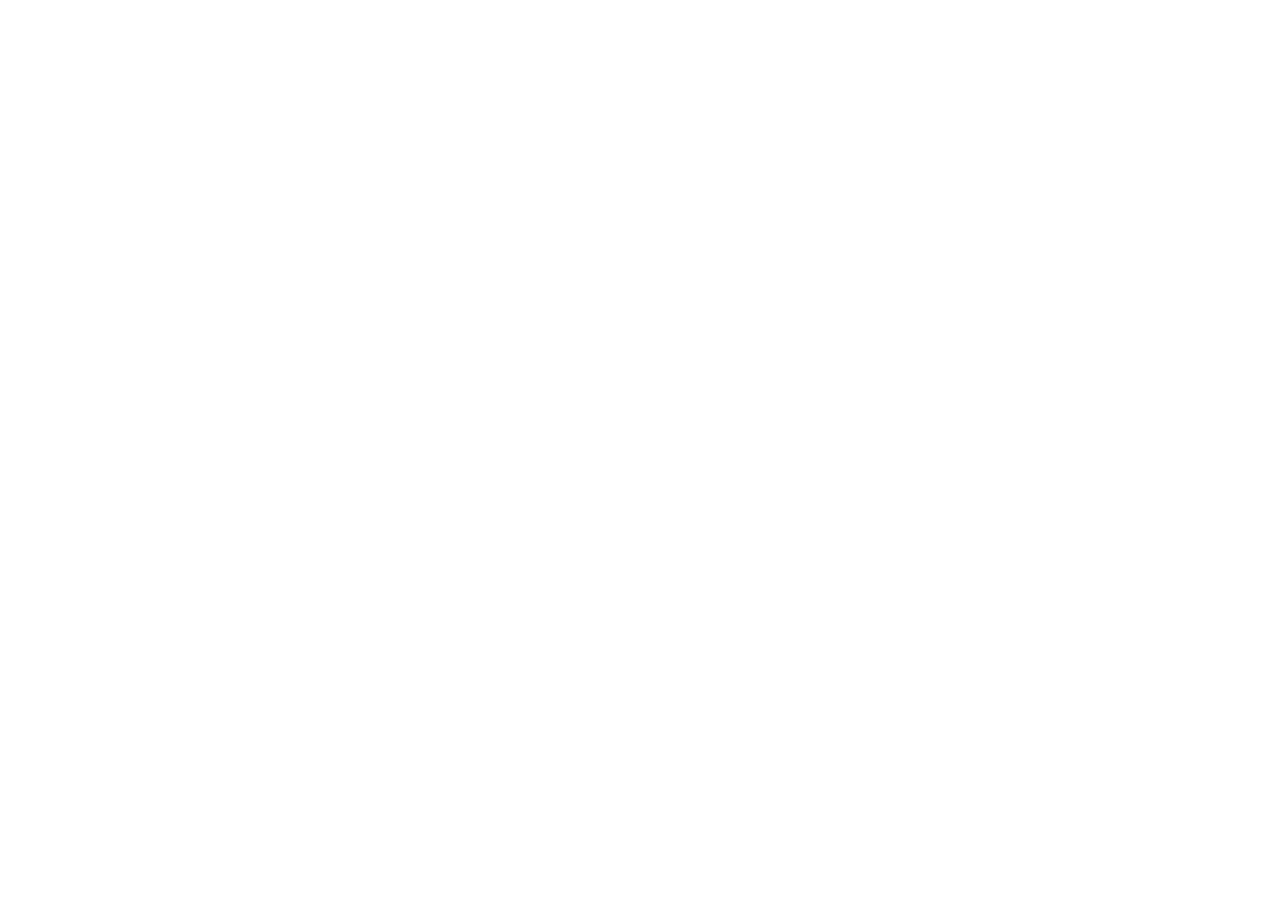
==== commit 7a3a4923: "Fix: do not auto-scroll page to AI concierge on load" ====
--- a/docs/index.html
+++ b/docs/index.html
@@ -3,6 +3,12 @@
   <head>
     <meta charset="UTF-8" />
     <meta name="viewport" content="width=device-width, initial-scale=1.0" />
+    <script>
+      // 開いたときは常にページの先頭から表示する（URL末尾に #partners 等が付いていても途中から開かない）
+      if ('scrollRestoration' in history) { history.scrollRestoration = 'manual'; }
+      if (window.location.hash) { history.replaceState(null, '', window.location.pathname + window.location.search); }
+      window.addEventListener('load', function () { window.scrollTo(0, 0); });
+    </script>
     <script src="./config.js"></script>
     <title>富山・石川の家づくり相談窓口 IE-GATE | 合同会社アローズマネジメント</title>
     <meta name="description" content="富山県・石川県特化の注文住宅・家づくり無料中立相談窓口「IE-GATE」。北陸の気候（雪・湿気）に強い優良工務店・ハウスメーカーの比較、予算計画、長期優良住宅など最新補助金までプロが完全無料でサポート。" />
@@ -126,8 +132,8 @@
       ]
     }
     </script>
-    <script type="module" crossorigin src="./assets/index-9n8q_H58.js"></script>
-    <link rel="stylesheet" crossorigin href="./assets/index-EaQkKo2e.css">
+    <script type="module" crossorigin src="/assets/index-VNwr2a4q.js"></script>
+    <link rel="stylesheet" crossorigin href="/assets/index-EaQkKo2e.css">
   </head>
   <body class="font-sans antialiased text-slate-800 bg-[#FAFAF9] selection:bg-amber-100 selection:text-amber-900">
     <div id="root"></div>
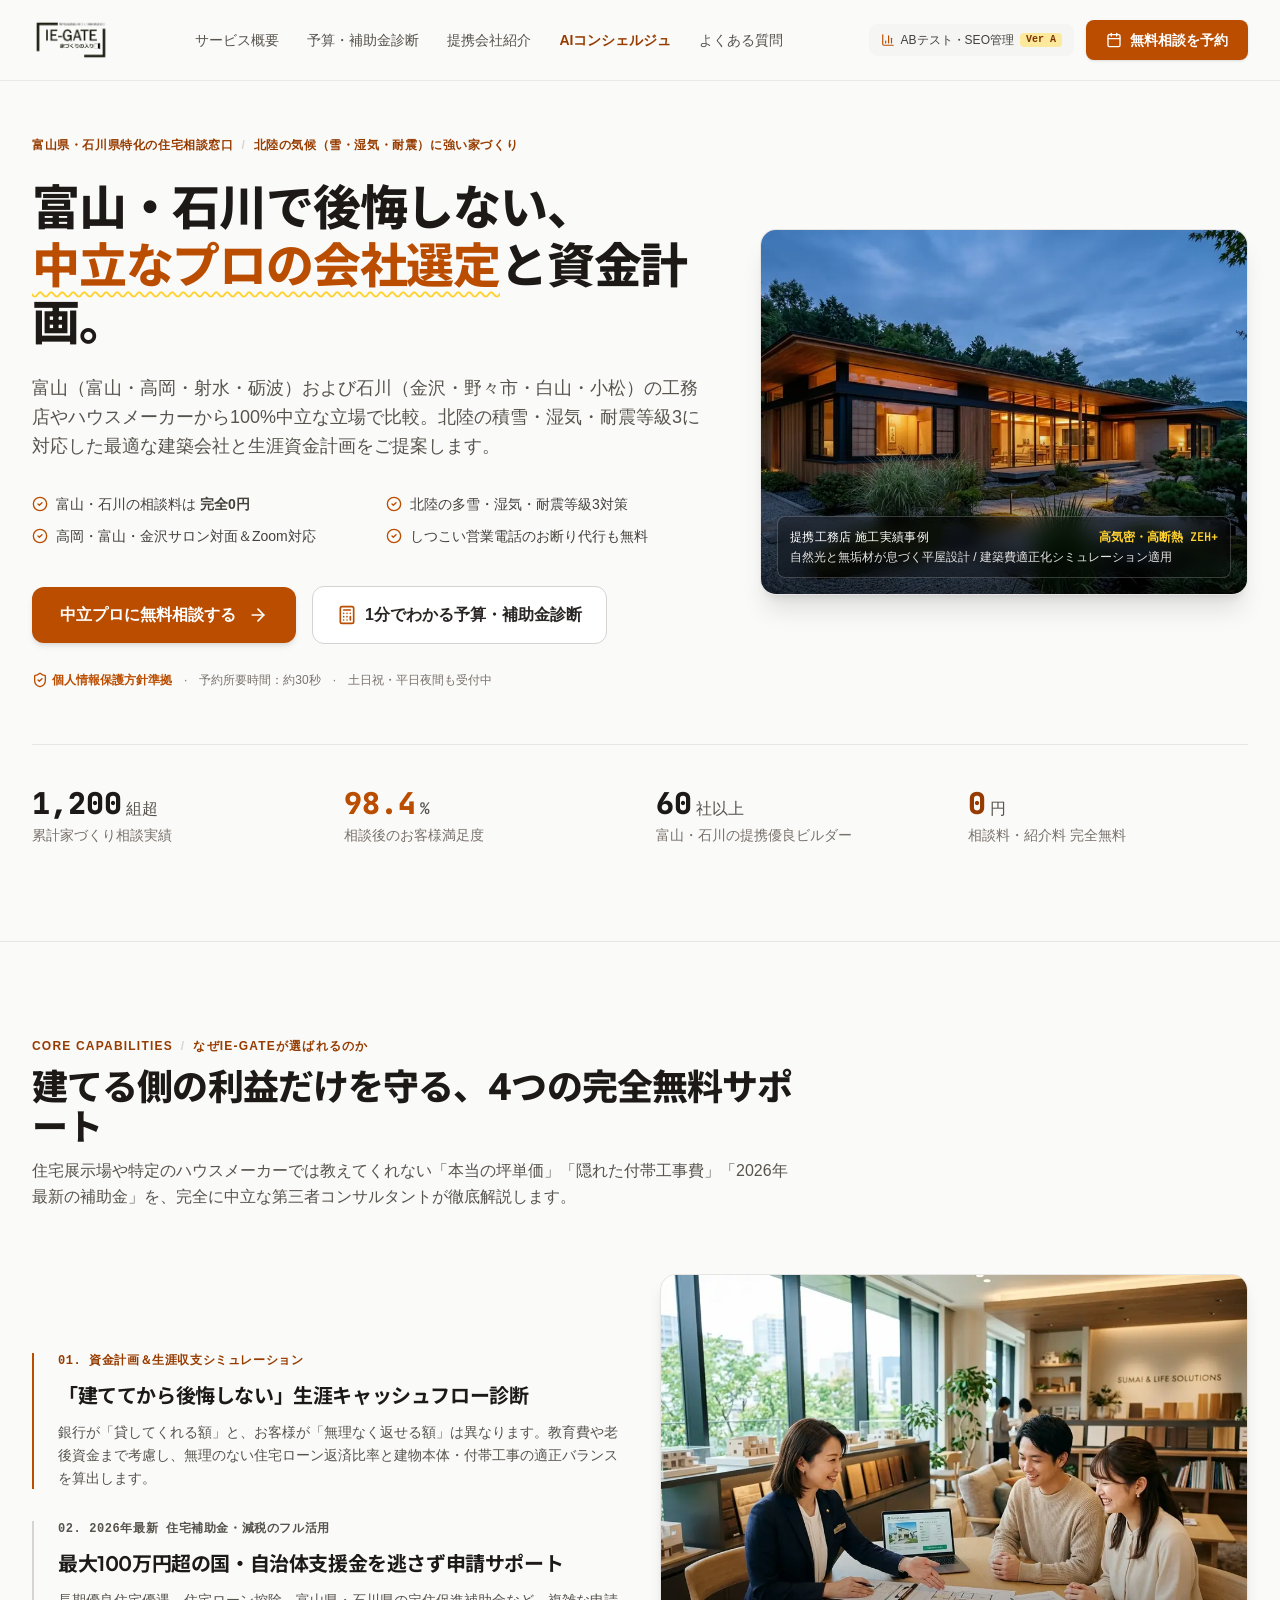
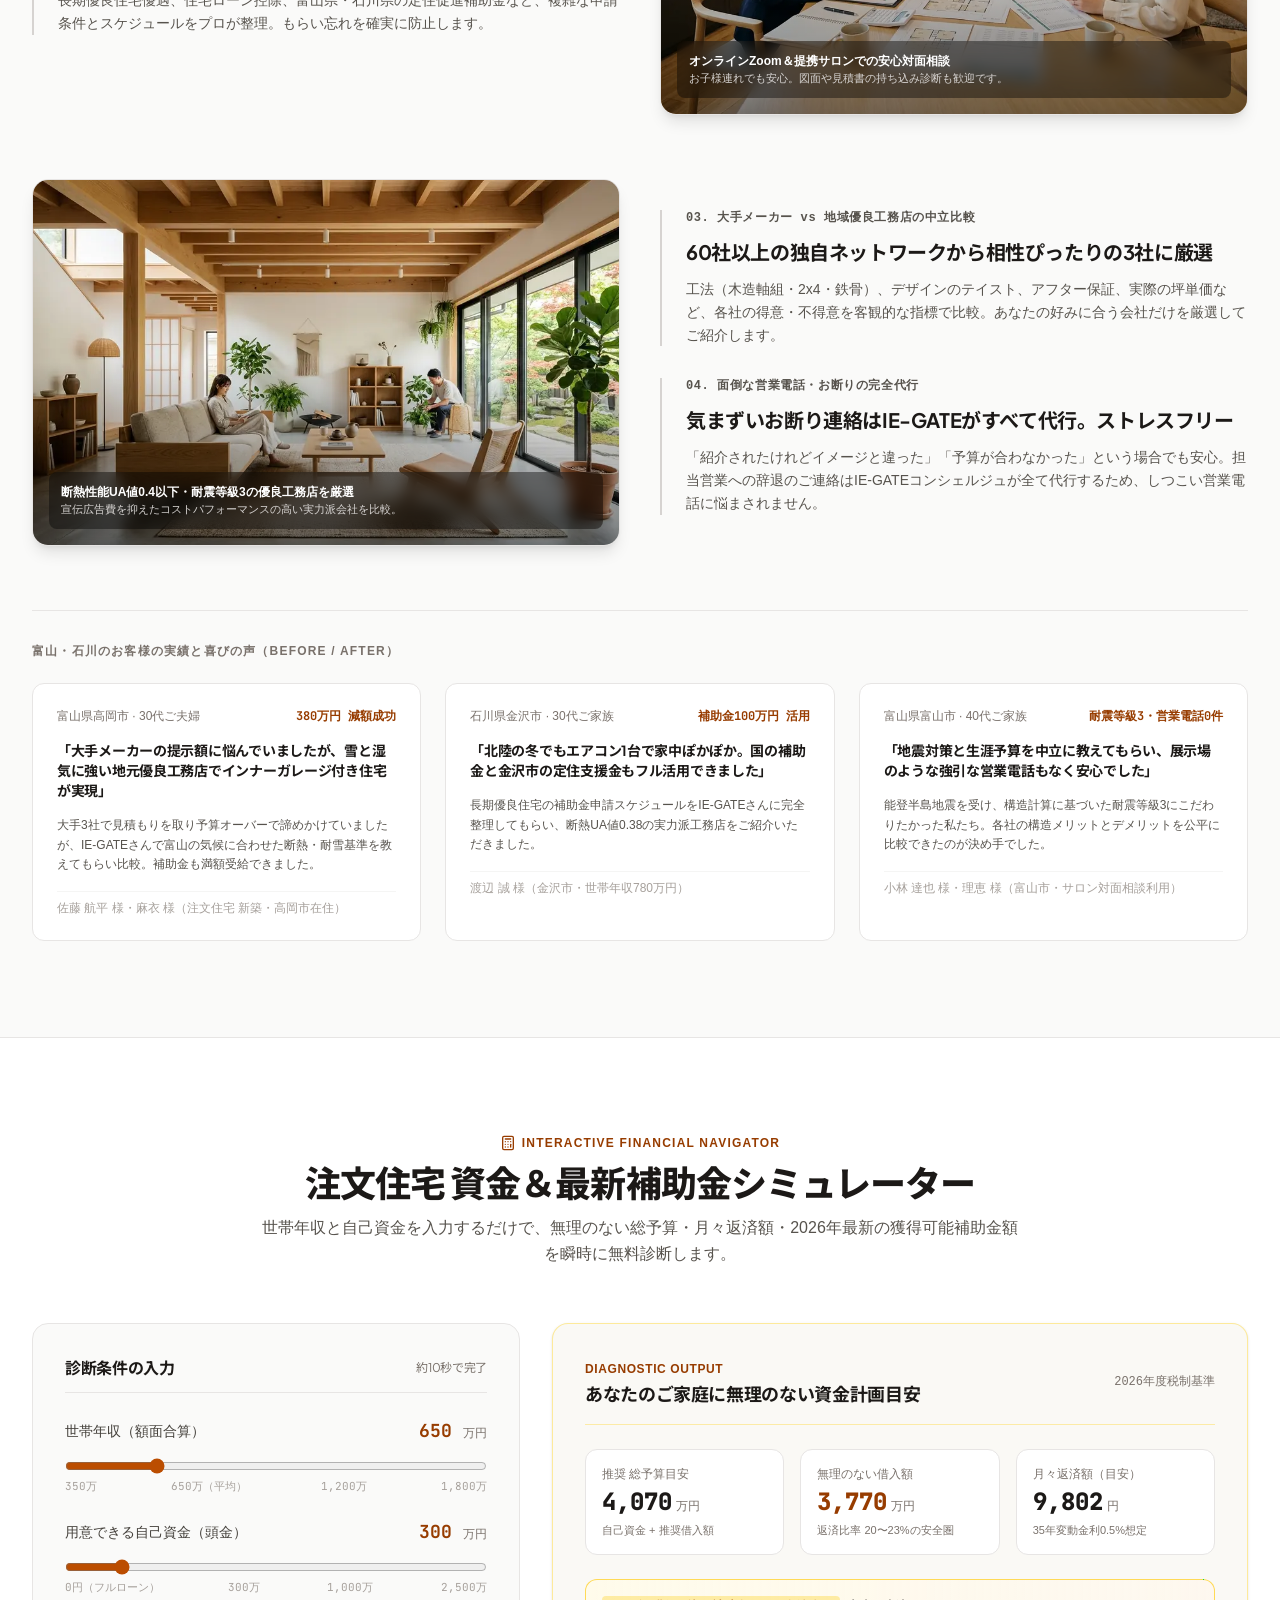
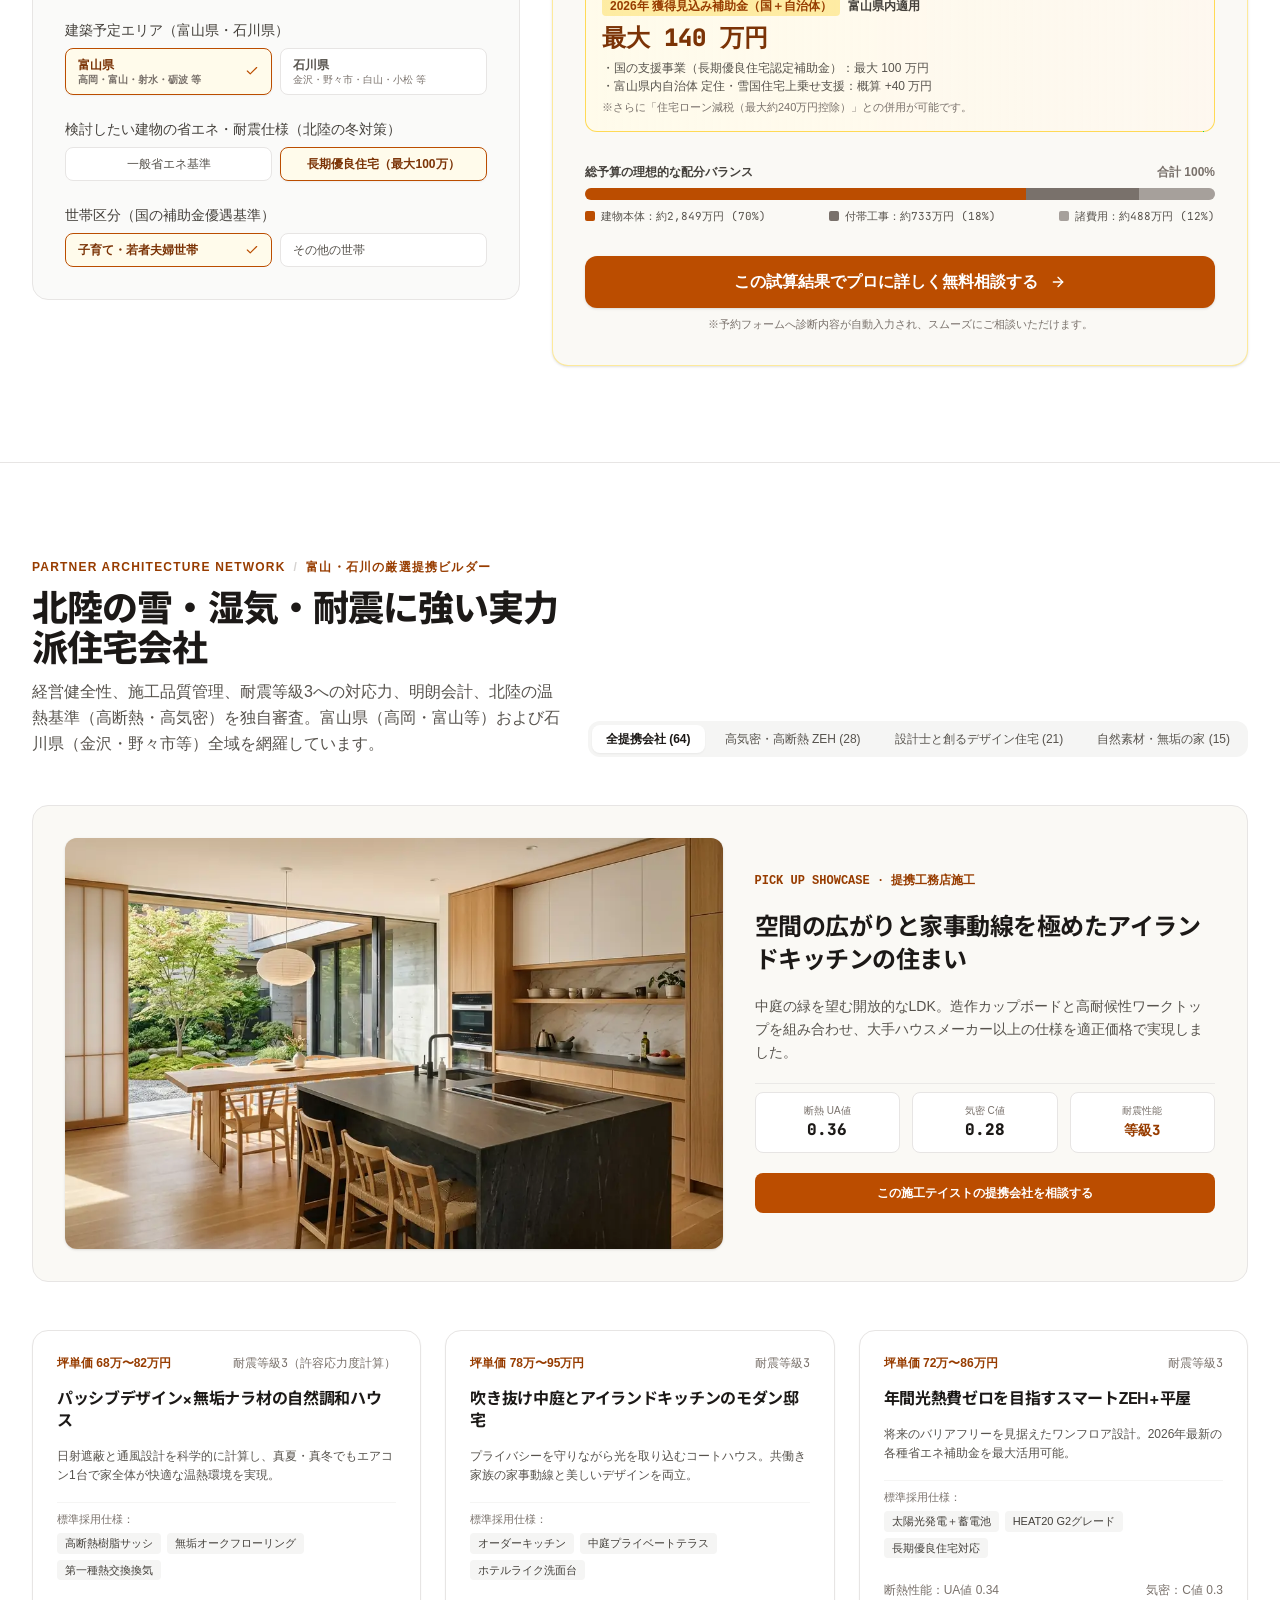
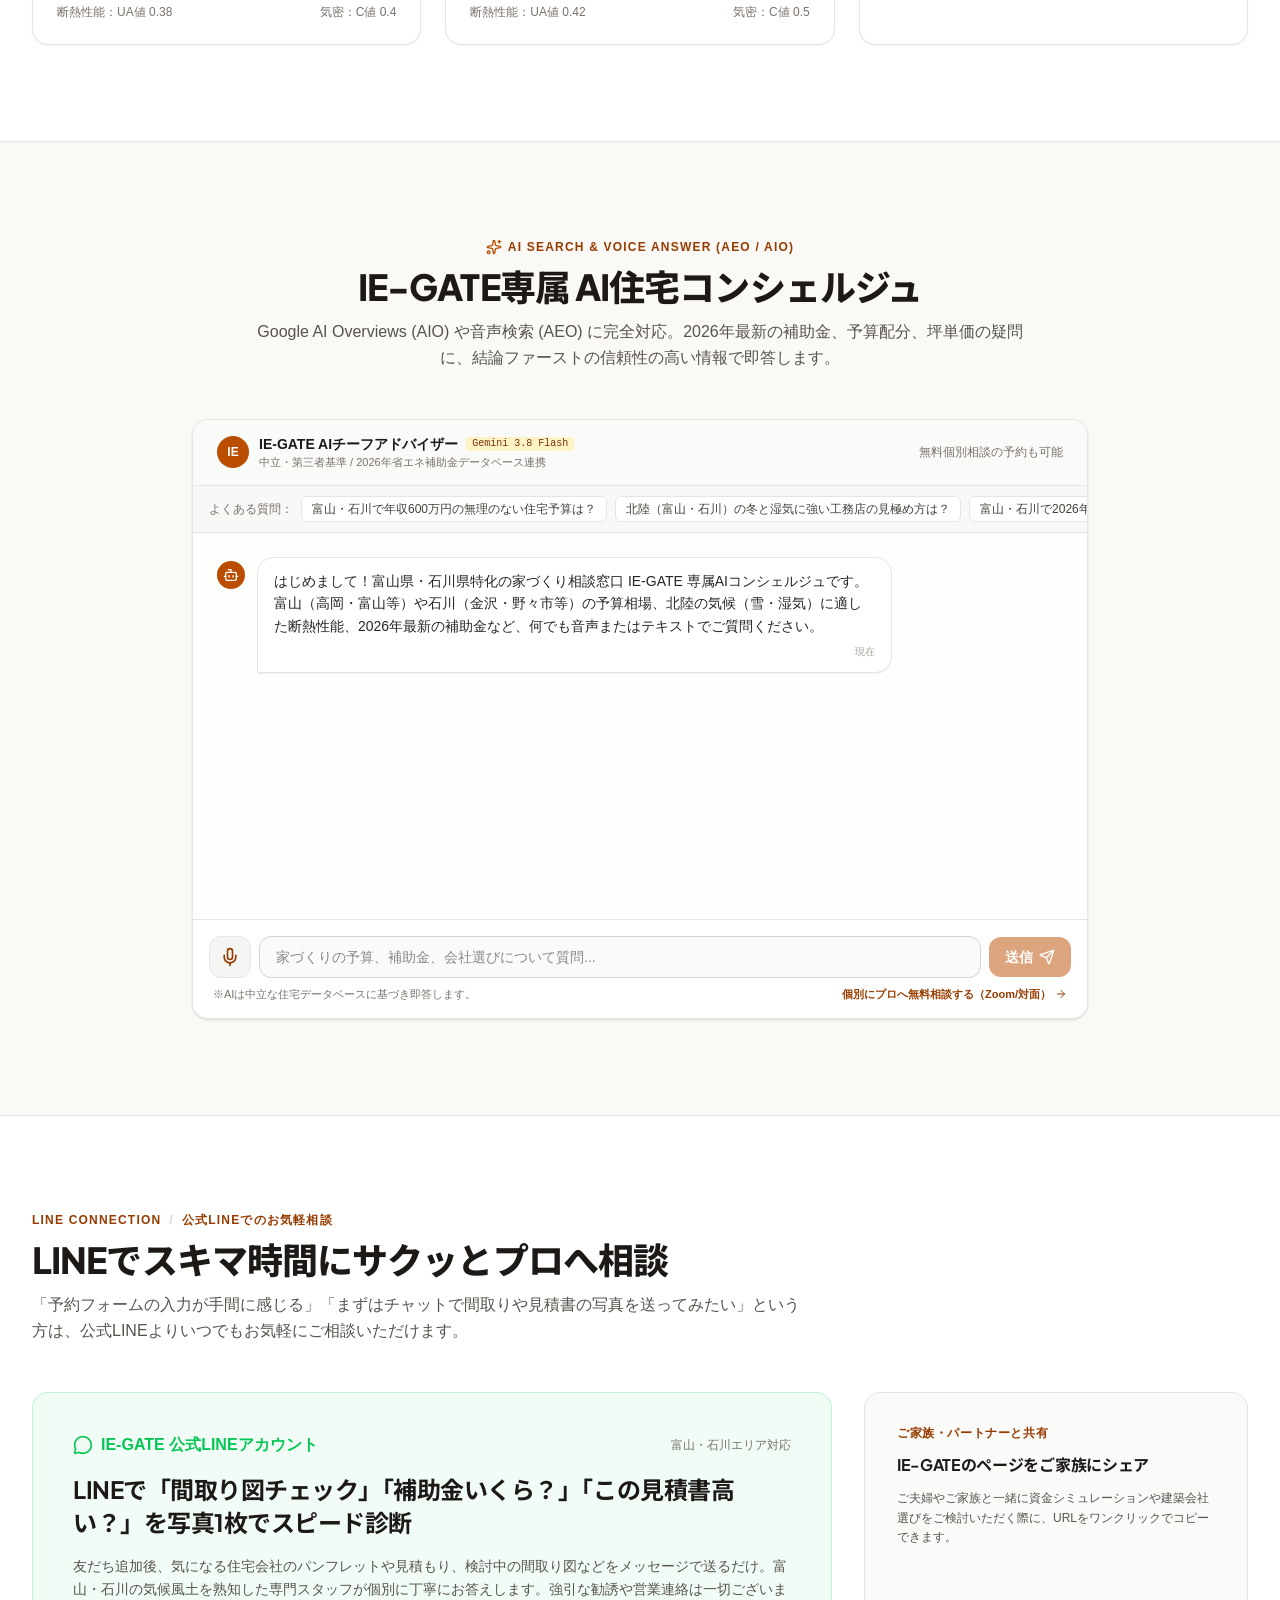
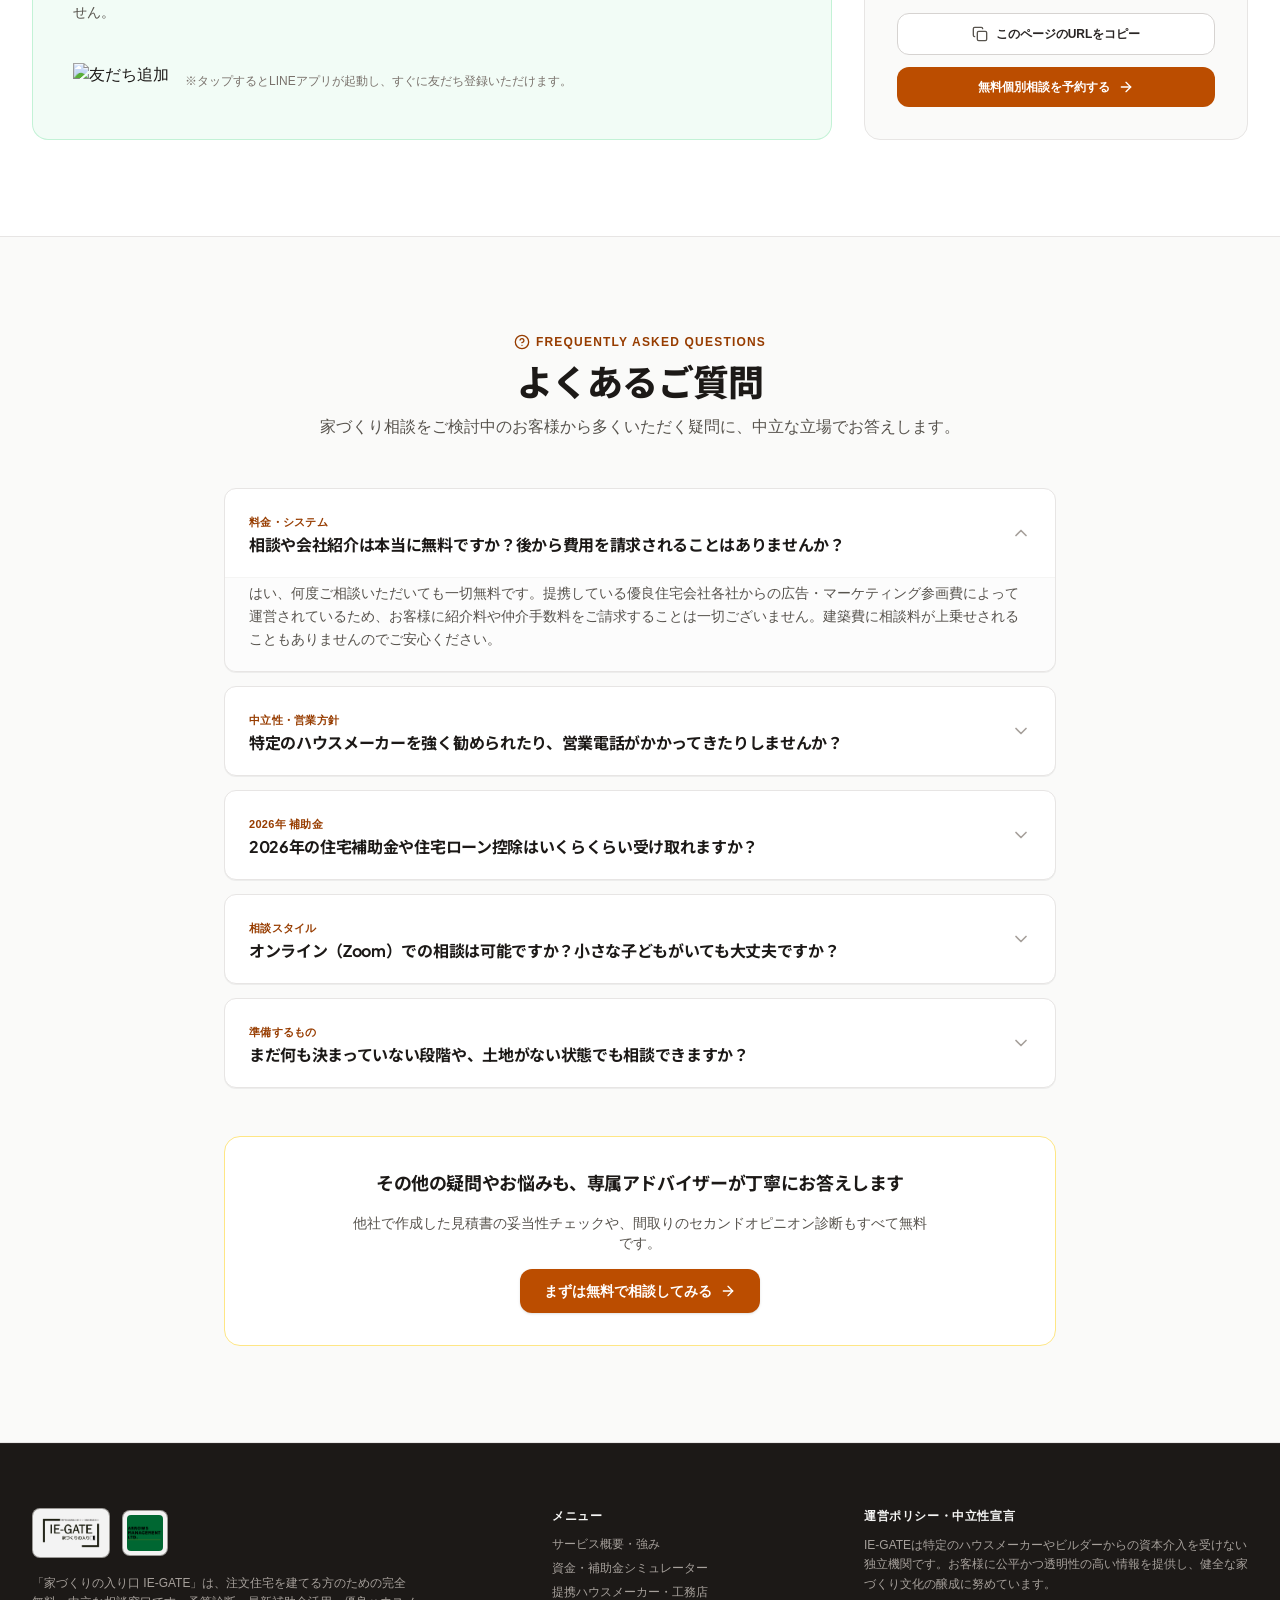
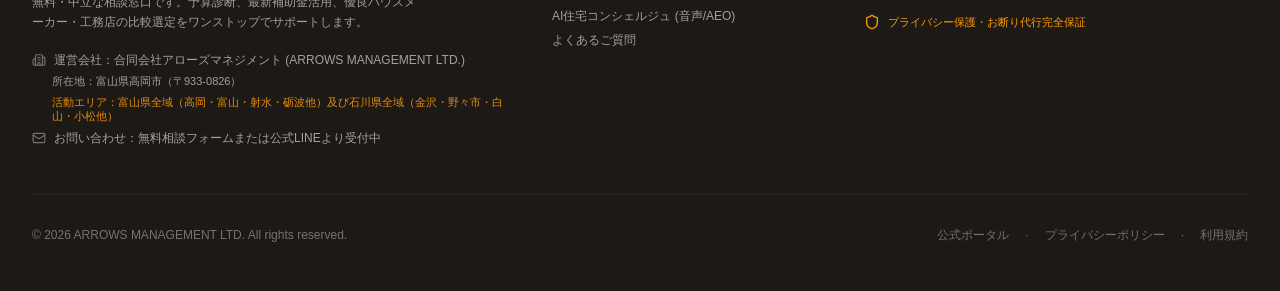
==== commit 0b026556: "Rollback index.html to previous JS while diagnosing white screen" ====
--- a/docs/index.html
+++ b/docs/index.html
@@ -132,8 +132,8 @@
       ]
     }
     </script>
-    <script type="module" crossorigin src="/assets/index-VNwr2a4q.js"></script>
-    <link rel="stylesheet" crossorigin href="/assets/index-EaQkKo2e.css">
+    <script type="module" crossorigin src="./assets/index-9n8q_H58.js"></script>
+    <link rel="stylesheet" crossorigin href="./assets/index-EaQkKo2e.css">
   </head>
   <body class="font-sans antialiased text-slate-800 bg-[#FAFAF9] selection:bg-amber-100 selection:text-amber-900">
     <div id="root"></div>
--- a/docs/assets/index-EaQkKo2e.css
+++ b/docs/assets/index-EaQkKo2e.css
@@ -0,0 +1,2 @@
+/*! tailwindcss v4.3.3 | MIT License | https://tailwindcss.com */
+@layer properties{@supports (((-webkit-hyphens:none)) and (not (margin-trim:inline))) or ((-moz-orient:inline) and (not (color:rgb(from red r g b)))){*,:before,:after,::backdrop{--tw-rotate-x:initial;--tw-rotate-y:initial;--tw-rotate-z:initial;--tw-skew-x:initial;--tw-skew-y:initial;--tw-space-y-reverse:0;--tw-border-style:solid;--tw-gradient-position:initial;--tw-gradient-from:#0000;--tw-gradient-via:#0000;--tw-gradient-to:#0000;--tw-gradient-stops:initial;--tw-gradient-via-stops:initial;--tw-gradient-from-position:0%;--tw-gradient-via-position:50%;--tw-gradient-to-position:100%;--tw-leading:initial;--tw-font-weight:initial;--tw-tracking:initial;--tw-shadow:0 0 #0000;--tw-shadow-color:initial;--tw-shadow-alpha:100%;--tw-inset-shadow:0 0 #0000;--tw-inset-shadow-color:initial;--tw-inset-shadow-alpha:100%;--tw-ring-color:initial;--tw-ring-shadow:0 0 #0000;--tw-inset-ring-color:initial;--tw-inset-ring-shadow:0 0 #0000;--tw-ring-inset:initial;--tw-ring-offset-width:0px;--tw-ring-offset-color:#fff;--tw-ring-offset-shadow:0 0 #0000;--tw-blur:initial;--tw-brightness:initial;--tw-contrast:initial;--tw-grayscale:initial;--tw-hue-rotate:initial;--tw-invert:initial;--tw-opacity:initial;--tw-saturate:initial;--tw-sepia:initial;--tw-drop-shadow:initial;--tw-drop-shadow-color:initial;--tw-drop-shadow-alpha:100%;--tw-drop-shadow-size:initial;--tw-backdrop-blur:initial;--tw-backdrop-brightness:initial;--tw-backdrop-contrast:initial;--tw-backdrop-grayscale:initial;--tw-backdrop-hue-rotate:initial;--tw-backdrop-invert:initial;--tw-backdrop-opacity:initial;--tw-backdrop-saturate:initial;--tw-backdrop-sepia:initial;--tw-duration:initial;--tw-translate-x:0;--tw-translate-y:0;--tw-translate-z:0;--tw-scale-x:1;--tw-scale-y:1;--tw-scale-z:1}}}@layer theme{:root,:host{--font-sans:-apple-system, BlinkMacSystemFont, "Segoe UI", Roboto, "Helvetica Neue", "Noto Sans", Arial, sans-serif, "Apple Color Emoji", "Segoe UI Emoji", "Segoe UI Symbol", "Noto Color Emoji";--font-mono:ui-monospace, SFMono-Regular, Menlo, Monaco, Consolas, "Liberation Mono", "Courier New", monospace;--color-red-50:oklch(97.1% .013 17.38);--color-red-200:oklch(88.5% .062 18.334);--color-red-500:oklch(63.7% .237 25.331);--color-red-600:oklch(57.7% .245 27.325);--color-red-700:oklch(50.5% .213 27.518);--color-orange-50:oklch(98% .016 73.684);--color-amber-50:oklch(98.7% .022 95.277);--color-amber-100:oklch(96.2% .059 95.617);--color-amber-200:oklch(92.4% .12 95.746);--color-amber-300:oklch(87.9% .169 91.605);--color-amber-500:oklch(76.9% .188 70.08);--color-amber-600:oklch(66.6% .179 58.318);--color-amber-700:oklch(55.5% .163 48.998);--color-amber-800:oklch(47.3% .137 46.201);--color-amber-900:oklch(41.4% .112 45.904);--color-amber-950:oklch(27.9% .077 45.635);--color-emerald-100:oklch(95% .052 163.051);--color-emerald-600:oklch(59.6% .145 163.225);--color-emerald-800:oklch(43.2% .095 166.913);--color-blue-700:oklch(48.8% .243 264.376);--color-slate-800:oklch(27.9% .041 260.031);--color-stone-50:oklch(98.5% .001 106.423);--color-stone-100:oklch(97% .001 106.424);--color-stone-200:oklch(92.3% .003 48.717);--color-stone-300:oklch(86.9% .005 56.366);--color-stone-400:oklch(70.9% .01 56.259);--color-stone-500:oklch(55.3% .013 58.071);--color-stone-600:oklch(44.4% .011 73.639);--color-stone-700:oklch(37.4% .01 67.558);--color-stone-800:oklch(26.8% .007 34.298);--color-stone-900:oklch(21.6% .006 56.043);--color-black:#000;--color-white:#fff;--spacing:.25rem;--container-sm:24rem;--container-md:28rem;--container-xl:36rem;--container-2xl:42rem;--container-3xl:48rem;--container-4xl:56rem;--container-7xl:80rem;--text-xs:.75rem;--text-xs--line-height:calc(1 / .75);--text-sm:.875rem;--text-sm--line-height:calc(1.25 / .875);--text-base:1rem;--text-base--line-height:calc(1.5 / 1);--text-lg:1.125rem;--text-lg--line-height:calc(1.75 / 1.125);--text-xl:1.25rem;--text-xl--line-height:calc(1.75 / 1.25);--text-2xl:1.5rem;--text-2xl--line-height:calc(2 / 1.5);--text-3xl:1.875rem;--text-3xl--line-height:calc(2.25 / 1.875);--text-4xl:2.25rem;--text-4xl--line-height:calc(2.5 / 2.25);--text-5xl:3rem;--text-5xl--line-height:1;--font-weight-normal:400;--font-weight-medium:500;--font-weight-semibold:600;--font-weight-bold:700;--font-weight-extrabold:800;--tracking-tighter:-.05em;--tracking-tight:-.025em;--tracking-wide:.025em;--tracking-wider:.05em;--tracking-widest:.1em;--leading-snug:1.375;--leading-relaxed:1.625;--radius-xs:.125rem;--radius-md:.375rem;--radius-lg:.5rem;--radius-xl:.75rem;--radius-2xl:1rem;--animate-spin:spin 1s linear infinite;--animate-ping:ping 1s cubic-bezier(0, 0, .2, 1) infinite;--animate-pulse:pulse 2s cubic-bezier(.4, 0, .6, 1) infinite;--blur-xs:4px;--blur-sm:8px;--blur-md:12px;--default-transition-duration:.15s;--default-transition-timing-function:cubic-bezier(.4, 0, .2, 1);--default-font-family:var(--font-sans);--default-mono-font-family:var(--font-mono)}}@layer base{*,:after,:before,::backdrop{box-sizing:border-box;border:0 solid;margin:0;padding:0}::file-selector-button{box-sizing:border-box;border:0 solid;margin:0;padding:0}html,:host{-webkit-text-size-adjust:100%;tab-size:4;line-height:1.5;font-family:var(--default-font-family,-apple-system, BlinkMacSystemFont, "Segoe UI", Roboto, "Helvetica Neue", "Noto Sans", Arial, sans-serif, "Apple Color Emoji", "Segoe UI Emoji", "Segoe UI Symbol", "Noto Color Emoji");font-feature-settings:var(--default-font-feature-settings,normal);font-variation-settings:var(--default-font-variation-settings,normal);-webkit-tap-highlight-color:transparent}hr{height:0;color:inherit;border-top-width:1px}abbr:where([title]){-webkit-text-decoration:underline dotted;text-decoration:underline dotted}h1,h2,h3,h4,h5,h6{font-size:inherit;font-weight:inherit}a{color:inherit;-webkit-text-decoration:inherit;-webkit-text-decoration:inherit;-webkit-text-decoration:inherit;-webkit-text-decoration:inherit;text-decoration:inherit}b,strong{font-weight:bolder}code,kbd,samp,pre{font-family:var(--default-mono-font-family,ui-monospace, SFMono-Regular, Menlo, Monaco, Consolas, "Liberation Mono", "Courier New", monospace);font-feature-settings:var(--default-mono-font-feature-settings,normal);font-variation-settings:var(--default-mono-font-variation-settings,normal);font-size:1em}small{font-size:80%}sub,sup{vertical-align:baseline;font-size:75%;line-height:0;position:relative}sub{bottom:-.25em}sup{top:-.5em}table{text-indent:0;border-color:inherit;border-collapse:collapse}:-moz-focusring:where(:not(iframe)){outline:auto}progress{vertical-align:baseline}summary{display:list-item}ol,ul,menu{list-style:none}img,svg,video,canvas,audio,iframe,embed,object{vertical-align:middle;display:block}img,video{max-width:100%;height:auto}button,input,select,optgroup,textarea{font:inherit;font-feature-settings:inherit;font-variation-settings:inherit;letter-spacing:inherit;color:inherit;opacity:1;background-color:#0000;border-radius:0}::file-selector-button{font:inherit;font-feature-settings:inherit;font-variation-settings:inherit;letter-spacing:inherit;color:inherit;opacity:1;background-color:#0000;border-radius:0}:where(select:is([multiple],[size])) optgroup{font-weight:bolder}:where(select:is([multiple],[size])) optgroup option{padding-inline-start:20px}::file-selector-button{margin-inline-end:4px}::placeholder{opacity:1}@supports (not ((-webkit-appearance:-apple-pay-button))) or (contain-intrinsic-size:1px){::placeholder{color:currentColor}@supports (color:color-mix(in lab, red, red)){::placeholder{color:color-mix(in oklab, currentcolor 50%, transparent)}}}textarea{resize:vertical}::-webkit-search-decoration{-webkit-appearance:none}::-webkit-date-and-time-value{min-height:1lh;text-align:inherit}::-webkit-datetime-edit{display:inline-flex}::-webkit-datetime-edit-fields-wrapper{padding:0}::-webkit-datetime-edit{padding-block:0}::-webkit-datetime-edit-year-field{padding-block:0}::-webkit-datetime-edit-month-field{padding-block:0}::-webkit-datetime-edit-day-field{padding-block:0}::-webkit-datetime-edit-hour-field{padding-block:0}::-webkit-datetime-edit-minute-field{padding-block:0}::-webkit-datetime-edit-second-field{padding-block:0}::-webkit-datetime-edit-millisecond-field{padding-block:0}::-webkit-datetime-edit-meridiem-field{padding-block:0}::-webkit-calendar-picker-indicator{line-height:1}:-moz-ui-invalid{box-shadow:none}button,input:where([type=button],[type=reset],[type=submit]){appearance:button}::file-selector-button{appearance:button}::-webkit-inner-spin-button{height:auto}::-webkit-outer-spin-button{height:auto}[hidden]:where(:not([hidden=until-found])){display:none!important}body{color:#1e293b;-webkit-font-smoothing:antialiased;-moz-osx-font-smoothing:grayscale;background-color:#fdfbf7;margin:0;padding:0;font-family:Noto Sans JP,Plus Jakarta Sans,system-ui,-apple-system,BlinkMacSystemFont,Segoe UI,Roboto,sans-serif}h1,h2,h3,h4,.font-heading{letter-spacing:-.02em;font-family:Plus Jakarta Sans,Noto Sans JP,sans-serif}.font-mono-num{font-variant-numeric:tabular-nums;font-family:JetBrains Mono,monospace}}@layer components;@layer utilities{.pointer-events-none{pointer-events:none}.absolute{position:absolute}.fixed{position:fixed}.relative{position:relative}.sticky{position:sticky}.inset-0{inset:0}.-top-2\.5{top:calc(var(--spacing) * -2.5)}.top-0{top:0}.top-4{top:calc(var(--spacing) * 4)}.right-0{right:0}.right-4{right:calc(var(--spacing) * 4)}.bottom-0{bottom:0}.bottom-4{bottom:calc(var(--spacing) * 4)}.left-0{left:0}.left-4{left:calc(var(--spacing) * 4)}.z-30{z-index:30}.z-40{z-index:40}.z-50{z-index:50}.order-1{order:1}.order-2{order:2}.mx-auto{margin-inline:auto}.mt-0\.5{margin-top:calc(var(--spacing) * .5)}.mt-1{margin-top:var(--spacing)}.mt-1\.5{margin-top:calc(var(--spacing) * 1.5)}.mt-2{margin-top:calc(var(--spacing) * 2)}.mt-14{margin-top:calc(var(--spacing) * 14)}.mb-1{margin-bottom:var(--spacing)}.mb-6{margin-bottom:calc(var(--spacing) * 6)}.mb-14{margin-bottom:calc(var(--spacing) * 14)}.ml-1{margin-left:var(--spacing)}.line-clamp-1{-webkit-line-clamp:1;-webkit-box-orient:vertical;display:-webkit-box;overflow:hidden}.line-clamp-2{-webkit-line-clamp:2;-webkit-box-orient:vertical;display:-webkit-box;overflow:hidden}.line-clamp-3{-webkit-line-clamp:3;-webkit-box-orient:vertical;display:-webkit-box;overflow:hidden}.block{display:block}.contents{display:contents}.flex{display:flex}.grid{display:grid}.hidden{display:none}.inline-block{display:inline-block}.inline-flex{display:inline-flex}.aspect-\[4\/3\]{aspect-ratio:4/3}.aspect-\[16\/10\]{aspect-ratio:16/10}.h-2{height:calc(var(--spacing) * 2)}.h-2\.5{height:calc(var(--spacing) * 2.5)}.h-3{height:calc(var(--spacing) * 3)}.h-3\.5{height:calc(var(--spacing) * 3.5)}.h-4{height:calc(var(--spacing) * 4)}.h-5{height:calc(var(--spacing) * 5)}.h-6{height:calc(var(--spacing) * 6)}.h-7{height:calc(var(--spacing) * 7)}.h-8{height:calc(var(--spacing) * 8)}.h-9{height:calc(var(--spacing) * 9)}.h-10{height:calc(var(--spacing) * 10)}.h-16{height:calc(var(--spacing) * 16)}.h-20{height:calc(var(--spacing) * 20)}.h-\[600px\]{height:600px}.h-full{height:100%}.max-h-\[90vh\]{max-height:90vh}.max-h-\[92vh\]{max-height:92vh}.min-h-screen{min-height:100vh}.w-2{width:calc(var(--spacing) * 2)}.w-2\.5{width:calc(var(--spacing) * 2.5)}.w-3{width:calc(var(--spacing) * 3)}.w-3\.5{width:calc(var(--spacing) * 3.5)}.w-4{width:calc(var(--spacing) * 4)}.w-5{width:calc(var(--spacing) * 5)}.w-6{width:calc(var(--spacing) * 6)}.w-7{width:calc(var(--spacing) * 7)}.w-8{width:calc(var(--spacing) * 8)}.w-10{width:calc(var(--spacing) * 10)}.w-16{width:calc(var(--spacing) * 16)}.w-auto{width:auto}.w-fit{width:fit-content}.w-full{width:100%}.max-w-2xl{max-width:var(--container-2xl)}.max-w-3xl{max-width:var(--container-3xl)}.max-w-4xl{max-width:var(--container-4xl)}.max-w-7xl{max-width:var(--container-7xl)}.max-w-\[85\%\]{max-width:85%}.max-w-md{max-width:var(--container-md)}.max-w-sm{max-width:var(--container-sm)}.max-w-xl{max-width:var(--container-xl)}.flex-1{flex:1}.shrink-0{flex-shrink:0}.rotate-180{rotate:180deg}.transform{transform:var(--tw-rotate-x,) var(--tw-rotate-y,) var(--tw-rotate-z,) var(--tw-skew-x,) var(--tw-skew-y,)}.animate-ping{animation:var(--animate-ping)}.animate-pulse{animation:var(--animate-pulse)}.animate-spin{animation:var(--animate-spin)}.cursor-pointer{cursor:pointer}.grid-cols-1{grid-template-columns:repeat(1,minmax(0,1fr))}.grid-cols-2{grid-template-columns:repeat(2,minmax(0,1fr))}.grid-cols-3{grid-template-columns:repeat(3,minmax(0,1fr))}.flex-col{flex-direction:column}.flex-wrap{flex-wrap:wrap}.items-baseline{align-items:baseline}.items-center{align-items:center}.items-start{align-items:flex-start}.items-stretch{align-items:stretch}.justify-between{justify-content:space-between}.justify-center{justify-content:center}.justify-end{justify-content:flex-end}.justify-start{justify-content:flex-start}.gap-1{gap:var(--spacing)}.gap-1\.5{gap:calc(var(--spacing) * 1.5)}.gap-2{gap:calc(var(--spacing) * 2)}.gap-2\.5{gap:calc(var(--spacing) * 2.5)}.gap-3{gap:calc(var(--spacing) * 3)}.gap-4{gap:calc(var(--spacing) * 4)}.gap-6{gap:calc(var(--spacing) * 6)}.gap-7{gap:calc(var(--spacing) * 7)}.gap-8{gap:calc(var(--spacing) * 8)}.gap-10{gap:calc(var(--spacing) * 10)}.gap-12{gap:calc(var(--spacing) * 12)}:where(.space-y-0\.5>:not(:last-child)){--tw-space-y-reverse:0;margin-block-start:calc(calc(var(--spacing) * .5) * var(--tw-space-y-reverse));margin-block-end:calc(calc(var(--spacing) * .5) * calc(1 - var(--tw-space-y-reverse)))}:where(.space-y-1>:not(:last-child)){--tw-space-y-reverse:0;margin-block-start:calc(var(--spacing) * var(--tw-space-y-reverse));margin-block-end:calc(var(--spacing) * calc(1 - var(--tw-space-y-reverse)))}:where(.space-y-1\.5>:not(:last-child)){--tw-space-y-reverse:0;margin-block-start:calc(calc(var(--spacing) * 1.5) * var(--tw-space-y-reverse));margin-block-end:calc(calc(var(--spacing) * 1.5) * calc(1 - var(--tw-space-y-reverse)))}:where(.space-y-2>:not(:last-child)){--tw-space-y-reverse:0;margin-block-start:calc(calc(var(--spacing) * 2) * var(--tw-space-y-reverse));margin-block-end:calc(calc(var(--spacing) * 2) * calc(1 - var(--tw-space-y-reverse)))}:where(.space-y-2\.5>:not(:last-child)){--tw-space-y-reverse:0;margin-block-start:calc(calc(var(--spacing) * 2.5) * var(--tw-space-y-reverse));margin-block-end:calc(calc(var(--spacing) * 2.5) * calc(1 - var(--tw-space-y-reverse)))}:where(.space-y-3>:not(:last-child)){--tw-space-y-reverse:0;margin-block-start:calc(calc(var(--spacing) * 3) * var(--tw-space-y-reverse));margin-block-end:calc(calc(var(--spacing) * 3) * calc(1 - var(--tw-space-y-reverse)))}:where(.space-y-3\.5>:not(:last-child)){--tw-space-y-reverse:0;margin-block-start:calc(calc(var(--spacing) * 3.5) * var(--tw-space-y-reverse));margin-block-end:calc(calc(var(--spacing) * 3.5) * calc(1 - var(--tw-space-y-reverse)))}:where(.space-y-4>:not(:last-child)){--tw-space-y-reverse:0;margin-block-start:calc(calc(var(--spacing) * 4) * var(--tw-space-y-reverse));margin-block-end:calc(calc(var(--spacing) * 4) * calc(1 - var(--tw-space-y-reverse)))}:where(.space-y-5>:not(:last-child)){--tw-space-y-reverse:0;margin-block-start:calc(calc(var(--spacing) * 5) * var(--tw-space-y-reverse));margin-block-end:calc(calc(var(--spacing) * 5) * calc(1 - var(--tw-space-y-reverse)))}:where(.space-y-6>:not(:last-child)){--tw-space-y-reverse:0;margin-block-start:calc(calc(var(--spacing) * 6) * var(--tw-space-y-reverse));margin-block-end:calc(calc(var(--spacing) * 6) * calc(1 - var(--tw-space-y-reverse)))}:where(.space-y-8>:not(:last-child)){--tw-space-y-reverse:0;margin-block-start:calc(calc(var(--spacing) * 8) * var(--tw-space-y-reverse));margin-block-end:calc(calc(var(--spacing) * 8) * calc(1 - var(--tw-space-y-reverse)))}:where(.space-y-12>:not(:last-child)){--tw-space-y-reverse:0;margin-block-start:calc(calc(var(--spacing) * 12) * var(--tw-space-y-reverse));margin-block-end:calc(calc(var(--spacing) * 12) * calc(1 - var(--tw-space-y-reverse)))}:where(.space-y-16>:not(:last-child)){--tw-space-y-reverse:0;margin-block-start:calc(calc(var(--spacing) * 16) * var(--tw-space-y-reverse));margin-block-end:calc(calc(var(--spacing) * 16) * calc(1 - var(--tw-space-y-reverse)))}.truncate{text-overflow:ellipsis;white-space:nowrap;overflow:hidden}.overflow-hidden{overflow:hidden}.overflow-x-auto{overflow-x:auto}.overflow-y-auto{overflow-y:auto}.rounded{border-radius:.25rem}.rounded-2xl{border-radius:var(--radius-2xl)}.rounded-full{border-radius:2147483647px}.rounded-lg{border-radius:var(--radius-lg)}.rounded-md{border-radius:var(--radius-md)}.rounded-xl{border-radius:var(--radius-xl)}.rounded-xs{border-radius:var(--radius-xs)}.rounded-br-xs{border-bottom-right-radius:var(--radius-xs)}.rounded-bl-xs{border-bottom-left-radius:var(--radius-xs)}.border{border-style:var(--tw-border-style);border-width:1px}.border-2{border-style:var(--tw-border-style);border-width:2px}.border-t{border-top-style:var(--tw-border-style);border-top-width:1px}.border-b{border-bottom-style:var(--tw-border-style);border-bottom-width:1px}.border-b-2{border-bottom-style:var(--tw-border-style);border-bottom-width:2px}.border-l-2{border-left-style:var(--tw-border-style);border-left-width:2px}.border-\[\#06C755\]\/20{border-color:oklab(72.4456% -.175278 .106878/.2)}.border-amber-200{border-color:var(--color-amber-200)}.border-amber-200\/70{border-color:#fee685b3}@supports (color:color-mix(in lab, red, red)){.border-amber-200\/70{border-color:color-mix(in oklab, var(--color-amber-200) 70%, transparent)}}.border-amber-200\/80{border-color:#fee685cc}@supports (color:color-mix(in lab, red, red)){.border-amber-200\/80{border-color:color-mix(in oklab, var(--color-amber-200) 80%, transparent)}}.border-amber-300{border-color:var(--color-amber-300)}.border-amber-300\/80{border-color:#ffd236cc}@supports (color:color-mix(in lab, red, red)){.border-amber-300\/80{border-color:color-mix(in oklab, var(--color-amber-300) 80%, transparent)}}.border-amber-700{border-color:var(--color-amber-700)}.border-red-200{border-color:var(--color-red-200)}.border-red-600{border-color:var(--color-red-600)}.border-stone-100{border-color:var(--color-stone-100)}.border-stone-200{border-color:var(--color-stone-200)}.border-stone-200\/80{border-color:#e7e5e4cc}@supports (color:color-mix(in lab, red, red)){.border-stone-200\/80{border-color:color-mix(in oklab, var(--color-stone-200) 80%, transparent)}}.border-stone-200\/90{border-color:#e7e5e4e6}@supports (color:color-mix(in lab, red, red)){.border-stone-200\/90{border-color:color-mix(in oklab, var(--color-stone-200) 90%, transparent)}}.border-stone-300{border-color:var(--color-stone-300)}.border-stone-700\/50{border-color:#44403b80}@supports (color:color-mix(in lab, red, red)){.border-stone-700\/50{border-color:color-mix(in oklab, var(--color-stone-700) 50%, transparent)}}.border-stone-800{border-color:var(--color-stone-800)}.border-transparent{border-color:#0000}.border-white\/20{border-color:#fff3}@supports (color:color-mix(in lab, red, red)){.border-white\/20{border-color:color-mix(in oklab, var(--color-white) 20%, transparent)}}.bg-\[\#06C755\]\/5{background-color:oklab(72.4456% -.175278 .106878/.05)}.bg-\[\#FAF9F5\]{background-color:#faf9f5}.bg-\[\#FAFAF9\]{background-color:#fafaf9}.bg-\[\#FAFAF9\]\/95{background-color:oklab(98.4825% -.000373036 .00126523/.95)}.bg-amber-50{background-color:var(--color-amber-50)}.bg-amber-50\/40{background-color:#fffbeb66}@supports (color:color-mix(in lab, red, red)){.bg-amber-50\/40{background-color:color-mix(in oklab, var(--color-amber-50) 40%, transparent)}}.bg-amber-50\/50{background-color:#fffbeb80}@supports (color:color-mix(in lab, red, red)){.bg-amber-50\/50{background-color:color-mix(in oklab, var(--color-amber-50) 50%, transparent)}}.bg-amber-50\/60{background-color:#fffbeb99}@supports (color:color-mix(in lab, red, red)){.bg-amber-50\/60{background-color:color-mix(in oklab, var(--color-amber-50) 60%, transparent)}}.bg-amber-50\/70{background-color:#fffbebb3}@supports (color:color-mix(in lab, red, red)){.bg-amber-50\/70{background-color:color-mix(in oklab, var(--color-amber-50) 70%, transparent)}}.bg-amber-100{background-color:var(--color-amber-100)}.bg-amber-200\/70{background-color:#fee685b3}@supports (color:color-mix(in lab, red, red)){.bg-amber-200\/70{background-color:color-mix(in oklab, var(--color-amber-200) 70%, transparent)}}.bg-amber-200\/80{background-color:#fee685cc}@supports (color:color-mix(in lab, red, red)){.bg-amber-200\/80{background-color:color-mix(in oklab, var(--color-amber-200) 80%, transparent)}}.bg-amber-600{background-color:var(--color-amber-600)}.bg-amber-700{background-color:var(--color-amber-700)}.bg-black\/30{background-color:#0000004d}@supports (color:color-mix(in lab, red, red)){.bg-black\/30{background-color:color-mix(in oklab, var(--color-black) 30%, transparent)}}.bg-black\/40{background-color:#0006}@supports (color:color-mix(in lab, red, red)){.bg-black\/40{background-color:color-mix(in oklab, var(--color-black) 40%, transparent)}}.bg-black\/60{background-color:#0009}@supports (color:color-mix(in lab, red, red)){.bg-black\/60{background-color:color-mix(in oklab, var(--color-black) 60%, transparent)}}.bg-emerald-100{background-color:var(--color-emerald-100)}.bg-red-50{background-color:var(--color-red-50)}.bg-red-500{background-color:var(--color-red-500)}.bg-stone-50{background-color:var(--color-stone-50)}.bg-stone-50\/30{background-color:#fafaf94d}@supports (color:color-mix(in lab, red, red)){.bg-stone-50\/30{background-color:color-mix(in oklab, var(--color-stone-50) 30%, transparent)}}.bg-stone-50\/50{background-color:#fafaf980}@supports (color:color-mix(in lab, red, red)){.bg-stone-50\/50{background-color:color-mix(in oklab, var(--color-stone-50) 50%, transparent)}}.bg-stone-100{background-color:var(--color-stone-100)}.bg-stone-100\/70{background-color:#f5f5f4b3}@supports (color:color-mix(in lab, red, red)){.bg-stone-100\/70{background-color:color-mix(in oklab, var(--color-stone-100) 70%, transparent)}}.bg-stone-200{background-color:var(--color-stone-200)}.bg-stone-200\/70{background-color:#e7e5e4b3}@supports (color:color-mix(in lab, red, red)){.bg-stone-200\/70{background-color:color-mix(in oklab, var(--color-stone-200) 70%, transparent)}}.bg-stone-400{background-color:var(--color-stone-400)}.bg-stone-500{background-color:var(--color-stone-500)}.bg-stone-900{background-color:var(--color-stone-900)}.bg-white{background-color:var(--color-white)}.bg-white\/95{background-color:#fffffff2}@supports (color:color-mix(in lab, red, red)){.bg-white\/95{background-color:color-mix(in oklab, var(--color-white) 95%, transparent)}}.bg-gradient-to-r{--tw-gradient-position:to right in oklab;background-image:linear-gradient(var(--tw-gradient-stops))}.bg-gradient-to-t{--tw-gradient-position:to top in oklab;background-image:linear-gradient(var(--tw-gradient-stops))}.from-amber-50{--tw-gradient-from:var(--color-amber-50);--tw-gradient-stops:var(--tw-gradient-via-stops,var(--tw-gradient-position), var(--tw-gradient-from) var(--tw-gradient-from-position), var(--tw-gradient-to) var(--tw-gradient-to-position))}.from-black\/50{--tw-gradient-from:#00000080}@supports (color:color-mix(in lab, red, red)){.from-black\/50{--tw-gradient-from:color-mix(in oklab, var(--color-black) 50%, transparent)}}.from-black\/50{--tw-gradient-stops:var(--tw-gradient-via-stops,var(--tw-gradient-position), var(--tw-gradient-from) var(--tw-gradient-from-position), var(--tw-gradient-to) var(--tw-gradient-to-position))}.from-black\/60{--tw-gradient-from:#0009}@supports (color:color-mix(in lab, red, red)){.from-black\/60{--tw-gradient-from:color-mix(in oklab, var(--color-black) 60%, transparent)}}.from-black\/60{--tw-gradient-stops:var(--tw-gradient-via-stops,var(--tw-gradient-position), var(--tw-gradient-from) var(--tw-gradient-from-position), var(--tw-gradient-to) var(--tw-gradient-to-position))}.via-transparent{--tw-gradient-via:transparent;--tw-gradient-via-stops:var(--tw-gradient-position), var(--tw-gradient-from) var(--tw-gradient-from-position), var(--tw-gradient-via) var(--tw-gradient-via-position), var(--tw-gradient-to) var(--tw-gradient-to-position);--tw-gradient-stops:var(--tw-gradient-via-stops)}.to-orange-50\/70{--tw-gradient-to:#fff7edb3}@supports (color:color-mix(in lab, red, red)){.to-orange-50\/70{--tw-gradient-to:color-mix(in oklab, var(--color-orange-50) 70%, transparent)}}.to-orange-50\/70{--tw-gradient-stops:var(--tw-gradient-via-stops,var(--tw-gradient-position), var(--tw-gradient-from) var(--tw-gradient-from-position), var(--tw-gradient-to) var(--tw-gradient-to-position))}.to-transparent{--tw-gradient-to:transparent;--tw-gradient-stops:var(--tw-gradient-via-stops,var(--tw-gradient-position), var(--tw-gradient-from) var(--tw-gradient-from-position), var(--tw-gradient-to) var(--tw-gradient-to-position))}.object-contain{object-fit:contain}.object-cover{object-fit:cover}.p-1{padding:var(--spacing)}.p-1\.5{padding:calc(var(--spacing) * 1.5)}.p-2{padding:calc(var(--spacing) * 2)}.p-2\.5{padding:calc(var(--spacing) * 2.5)}.p-3{padding:calc(var(--spacing) * 3)}.p-3\.5{padding:calc(var(--spacing) * 3.5)}.p-4{padding:calc(var(--spacing) * 4)}.p-5{padding:calc(var(--spacing) * 5)}.p-6{padding:calc(var(--spacing) * 6)}.p-8{padding:calc(var(--spacing) * 8)}.px-1{padding-inline:var(--spacing)}.px-1\.5{padding-inline:calc(var(--spacing) * 1.5)}.px-2{padding-inline:calc(var(--spacing) * 2)}.px-2\.5{padding-inline:calc(var(--spacing) * 2.5)}.px-3{padding-inline:calc(var(--spacing) * 3)}.px-3\.5{padding-inline:calc(var(--spacing) * 3.5)}.px-4{padding-inline:calc(var(--spacing) * 4)}.px-5{padding-inline:calc(var(--spacing) * 5)}.px-6{padding-inline:calc(var(--spacing) * 6)}.px-7{padding-inline:calc(var(--spacing) * 7)}.py-0\.5{padding-block:calc(var(--spacing) * .5)}.py-1{padding-block:var(--spacing)}.py-1\.5{padding-block:calc(var(--spacing) * 1.5)}.py-2{padding-block:calc(var(--spacing) * 2)}.py-2\.5{padding-block:calc(var(--spacing) * 2.5)}.py-3{padding-block:calc(var(--spacing) * 3)}.py-3\.5{padding-block:calc(var(--spacing) * 3.5)}.py-4{padding-block:calc(var(--spacing) * 4)}.py-16{padding-block:calc(var(--spacing) * 16)}.pt-1{padding-top:var(--spacing)}.pt-2{padding-top:calc(var(--spacing) * 2)}.pt-4{padding-top:calc(var(--spacing) * 4)}.pt-8{padding-top:calc(var(--spacing) * 8)}.pt-10{padding-top:calc(var(--spacing) * 10)}.pt-16{padding-top:calc(var(--spacing) * 16)}.pb-2{padding-bottom:calc(var(--spacing) * 2)}.pb-3{padding-bottom:calc(var(--spacing) * 3)}.pb-4{padding-bottom:calc(var(--spacing) * 4)}.pb-5{padding-bottom:calc(var(--spacing) * 5)}.pb-12{padding-bottom:calc(var(--spacing) * 12)}.pb-16{padding-bottom:calc(var(--spacing) * 16)}.pl-5{padding-left:calc(var(--spacing) * 5)}.pl-6{padding-left:calc(var(--spacing) * 6)}.text-center{text-align:center}.text-left{text-align:left}.font-mono{font-family:var(--font-mono)}.font-sans{font-family:var(--font-sans)}.text-2xl{font-size:var(--text-2xl);line-height:var(--tw-leading,var(--text-2xl--line-height))}.text-3xl{font-size:var(--text-3xl);line-height:var(--tw-leading,var(--text-3xl--line-height))}.text-base{font-size:var(--text-base);line-height:var(--tw-leading,var(--text-base--line-height))}.text-lg{font-size:var(--text-lg);line-height:var(--tw-leading,var(--text-lg--line-height))}.text-sm{font-size:var(--text-sm);line-height:var(--tw-leading,var(--text-sm--line-height))}.text-xl{font-size:var(--text-xl);line-height:var(--tw-leading,var(--text-xl--line-height))}.text-xs{font-size:var(--text-xs);line-height:var(--tw-leading,var(--text-xs--line-height))}.text-\[10px\]{font-size:10px}.text-\[11px\]{font-size:11px}.leading-\[1\.2\]{--tw-leading:1.2;line-height:1.2}.leading-relaxed{--tw-leading:var(--leading-relaxed);line-height:var(--leading-relaxed)}.leading-snug{--tw-leading:var(--leading-snug);line-height:var(--leading-snug)}.font-bold{--tw-font-weight:var(--font-weight-bold);font-weight:var(--font-weight-bold)}.font-extrabold{--tw-font-weight:var(--font-weight-extrabold);font-weight:var(--font-weight-extrabold)}.font-medium{--tw-font-weight:var(--font-weight-medium);font-weight:var(--font-weight-medium)}.font-normal{--tw-font-weight:var(--font-weight-normal);font-weight:var(--font-weight-normal)}.font-semibold{--tw-font-weight:var(--font-weight-semibold);font-weight:var(--font-weight-semibold)}.tracking-tight{--tw-tracking:var(--tracking-tight);letter-spacing:var(--tracking-tight)}.tracking-tighter{--tw-tracking:var(--tracking-tighter);letter-spacing:var(--tracking-tighter)}.tracking-wide{--tw-tracking:var(--tracking-wide);letter-spacing:var(--tracking-wide)}.tracking-wider{--tw-tracking:var(--tracking-wider);letter-spacing:var(--tracking-wider)}.tracking-widest{--tw-tracking:var(--tracking-widest);letter-spacing:var(--tracking-widest)}.\[text-wrap\:balance\]{text-wrap:balance}.text-wrap{text-wrap:wrap}.whitespace-nowrap{white-space:nowrap}.whitespace-pre-line{white-space:pre-line}.text-\[\#06C755\]{color:#06c755}.text-amber-200{color:var(--color-amber-200)}.text-amber-300{color:var(--color-amber-300)}.text-amber-500{color:var(--color-amber-500)}.text-amber-500\/90{color:#f99c00e6}@supports (color:color-mix(in lab, red, red)){.text-amber-500\/90{color:color-mix(in oklab, var(--color-amber-500) 90%, transparent)}}.text-amber-700{color:var(--color-amber-700)}.text-amber-800{color:var(--color-amber-800)}.text-amber-900{color:var(--color-amber-900)}.text-amber-950{color:var(--color-amber-950)}.text-blue-700{color:var(--color-blue-700)}.text-emerald-600{color:var(--color-emerald-600)}.text-emerald-800{color:var(--color-emerald-800)}.text-red-500{color:var(--color-red-500)}.text-red-700{color:var(--color-red-700)}.text-slate-800{color:var(--color-slate-800)}.text-stone-100{color:var(--color-stone-100)}.text-stone-200{color:var(--color-stone-200)}.text-stone-300{color:var(--color-stone-300)}.text-stone-400{color:var(--color-stone-400)}.text-stone-500{color:var(--color-stone-500)}.text-stone-600{color:var(--color-stone-600)}.text-stone-700{color:var(--color-stone-700)}.text-stone-800{color:var(--color-stone-800)}.text-stone-900{color:var(--color-stone-900)}.text-white{color:var(--color-white)}.uppercase{text-transform:uppercase}.underline{text-decoration-line:underline}.decoration-amber-300{-webkit-text-decoration-color:var(--color-amber-300);-webkit-text-decoration-color:var(--color-amber-300);-webkit-text-decoration-color:var(--color-amber-300);text-decoration-color:var(--color-amber-300)}.decoration-wavy{text-decoration-style:wavy}.decoration-2{text-decoration-thickness:2px}.underline-offset-8{text-underline-offset:8px}.antialiased{-webkit-font-smoothing:antialiased;-moz-osx-font-smoothing:grayscale}.accent-amber-700{accent-color:var(--color-amber-700)}.shadow{--tw-shadow:0 1px 3px 0 var(--tw-shadow-color,#0000001a), 0 1px 2px -1px var(--tw-shadow-color,#0000001a);box-shadow:var(--tw-inset-shadow), var(--tw-inset-ring-shadow), var(--tw-ring-offset-shadow), var(--tw-ring-shadow), var(--tw-shadow)}.shadow-2xl{--tw-shadow:0 25px 50px -12px var(--tw-shadow-color,#00000040);box-shadow:var(--tw-inset-shadow), var(--tw-inset-ring-shadow), var(--tw-ring-offset-shadow), var(--tw-ring-shadow), var(--tw-shadow)}.shadow-2xs{--tw-shadow:0 1px var(--tw-shadow-color,#0000000d);box-shadow:var(--tw-inset-shadow), var(--tw-inset-ring-shadow), var(--tw-ring-offset-shadow), var(--tw-ring-shadow), var(--tw-shadow)}.shadow-lg{--tw-shadow:0 10px 15px -3px var(--tw-shadow-color,#0000001a), 0 4px 6px -4px var(--tw-shadow-color,#0000001a);box-shadow:var(--tw-inset-shadow), var(--tw-inset-ring-shadow), var(--tw-ring-offset-shadow), var(--tw-ring-shadow), var(--tw-shadow)}.shadow-md{--tw-shadow:0 4px 6px -1px var(--tw-shadow-color,#0000001a), 0 2px 4px -2px var(--tw-shadow-color,#0000001a);box-shadow:var(--tw-inset-shadow), var(--tw-inset-ring-shadow), var(--tw-ring-offset-shadow), var(--tw-ring-shadow), var(--tw-shadow)}.shadow-sm{--tw-shadow:0 1px 3px 0 var(--tw-shadow-color,#0000001a), 0 1px 2px -1px var(--tw-shadow-color,#0000001a);box-shadow:var(--tw-inset-shadow), var(--tw-inset-ring-shadow), var(--tw-ring-offset-shadow), var(--tw-ring-shadow), var(--tw-shadow)}.shadow-xl{--tw-shadow:0 20px 25px -5px var(--tw-shadow-color,#0000001a), 0 8px 10px -6px var(--tw-shadow-color,#0000001a);box-shadow:var(--tw-inset-shadow), var(--tw-inset-ring-shadow), var(--tw-ring-offset-shadow), var(--tw-ring-shadow), var(--tw-shadow)}.shadow-xs{--tw-shadow:0 1px 2px 0 var(--tw-shadow-color,#0000000d);box-shadow:var(--tw-inset-shadow), var(--tw-inset-ring-shadow), var(--tw-ring-offset-shadow), var(--tw-ring-shadow), var(--tw-shadow)}.filter{filter:var(--tw-blur,) var(--tw-brightness,) var(--tw-contrast,) var(--tw-grayscale,) var(--tw-hue-rotate,) var(--tw-invert,) var(--tw-saturate,) var(--tw-sepia,) var(--tw-drop-shadow,)}.backdrop-blur-md{--tw-backdrop-blur:blur(var(--blur-md));-webkit-backdrop-filter:var(--tw-backdrop-blur,) var(--tw-backdrop-brightness,) var(--tw-backdrop-contrast,) var(--tw-backdrop-grayscale,) var(--tw-backdrop-hue-rotate,) var(--tw-backdrop-invert,) var(--tw-backdrop-opacity,) var(--tw-backdrop-saturate,) var(--tw-backdrop-sepia,);backdrop-filter:var(--tw-backdrop-blur,) var(--tw-backdrop-brightness,) var(--tw-backdrop-contrast,) var(--tw-backdrop-grayscale,) var(--tw-backdrop-hue-rotate,) var(--tw-backdrop-invert,) var(--tw-backdrop-opacity,) var(--tw-backdrop-saturate,) var(--tw-backdrop-sepia,)}.backdrop-blur-sm{--tw-backdrop-blur:blur(var(--blur-sm));-webkit-backdrop-filter:var(--tw-backdrop-blur,) var(--tw-backdrop-brightness,) var(--tw-backdrop-contrast,) var(--tw-backdrop-grayscale,) var(--tw-backdrop-hue-rotate,) var(--tw-backdrop-invert,) var(--tw-backdrop-opacity,) var(--tw-backdrop-saturate,) var(--tw-backdrop-sepia,);backdrop-filter:var(--tw-backdrop-blur,) var(--tw-backdrop-brightness,) var(--tw-backdrop-contrast,) var(--tw-backdrop-grayscale,) var(--tw-backdrop-hue-rotate,) var(--tw-backdrop-invert,) var(--tw-backdrop-opacity,) var(--tw-backdrop-saturate,) var(--tw-backdrop-sepia,)}.backdrop-blur-xs{--tw-backdrop-blur:blur(var(--blur-xs));-webkit-backdrop-filter:var(--tw-backdrop-blur,) var(--tw-backdrop-brightness,) var(--tw-backdrop-contrast,) var(--tw-backdrop-grayscale,) var(--tw-backdrop-hue-rotate,) var(--tw-backdrop-invert,) var(--tw-backdrop-opacity,) var(--tw-backdrop-saturate,) var(--tw-backdrop-sepia,);backdrop-filter:var(--tw-backdrop-blur,) var(--tw-backdrop-brightness,) var(--tw-backdrop-contrast,) var(--tw-backdrop-grayscale,) var(--tw-backdrop-hue-rotate,) var(--tw-backdrop-invert,) var(--tw-backdrop-opacity,) var(--tw-backdrop-saturate,) var(--tw-backdrop-sepia,)}.transition-all{transition-property:all;transition-timing-function:var(--tw-ease,var(--default-transition-timing-function));transition-duration:var(--tw-duration,var(--default-transition-duration))}.transition-colors{transition-property:color,background-color,border-color,outline-color,text-decoration-color,fill,stroke,--tw-gradient-from,--tw-gradient-via,--tw-gradient-to;transition-timing-function:var(--tw-ease,var(--default-transition-timing-function));transition-duration:var(--tw-duration,var(--default-transition-duration))}.transition-opacity{transition-property:opacity;transition-timing-function:var(--tw-ease,var(--default-transition-timing-function));transition-duration:var(--tw-duration,var(--default-transition-duration))}.transition-transform{transition-property:transform,translate,scale,rotate;transition-timing-function:var(--tw-ease,var(--default-transition-timing-function));transition-duration:var(--tw-duration,var(--default-transition-duration))}.duration-200{--tw-duration:.2s;transition-duration:.2s}.duration-300{--tw-duration:.3s;transition-duration:.3s}.duration-500{--tw-duration:.5s;transition-duration:.5s}.duration-700{--tw-duration:.7s;transition-duration:.7s}.outline-none{--tw-outline-style:none;outline-style:none}@media (hover:hover){.group-hover\:translate-x-1:is(:where(.group):hover *){--tw-translate-x:var(--spacing);translate:var(--tw-translate-x) var(--tw-translate-y)}.group-hover\:scale-102:is(:where(.group):hover *){--tw-scale-x:102%;--tw-scale-y:102%;--tw-scale-z:102%;scale:var(--tw-scale-x) var(--tw-scale-y)}}.selection\:bg-amber-100 ::selection{background-color:var(--color-amber-100)}.selection\:bg-amber-100::selection{background-color:var(--color-amber-100)}.selection\:text-amber-900 ::selection{color:var(--color-amber-900)}.selection\:text-amber-900::selection{color:var(--color-amber-900)}@media (hover:hover){.hover\:scale-102:hover{--tw-scale-x:102%;--tw-scale-y:102%;--tw-scale-z:102%;scale:var(--tw-scale-x) var(--tw-scale-y)}.hover\:scale-105:hover{--tw-scale-x:105%;--tw-scale-y:105%;--tw-scale-z:105%;scale:var(--tw-scale-x) var(--tw-scale-y)}.hover\:border-amber-300:hover{border-color:var(--color-amber-300)}.hover\:border-stone-300:hover{border-color:var(--color-stone-300)}.hover\:bg-amber-800:hover{background-color:var(--color-amber-800)}.hover\:bg-stone-50:hover{background-color:var(--color-stone-50)}.hover\:bg-stone-100:hover{background-color:var(--color-stone-100)}.hover\:bg-stone-200:hover{background-color:var(--color-stone-200)}.hover\:bg-stone-800:hover{background-color:var(--color-stone-800)}.hover\:text-amber-800:hover{color:var(--color-amber-800)}.hover\:text-stone-100:hover{color:var(--color-stone-100)}.hover\:text-stone-300:hover{color:var(--color-stone-300)}.hover\:text-stone-700:hover{color:var(--color-stone-700)}.hover\:text-stone-800:hover{color:var(--color-stone-800)}.hover\:text-stone-900:hover{color:var(--color-stone-900)}.hover\:text-white:hover{color:var(--color-white)}.hover\:underline:hover{text-decoration-line:underline}.hover\:opacity-90:hover{opacity:.9}.hover\:shadow:hover{--tw-shadow:0 1px 3px 0 var(--tw-shadow-color,#0000001a), 0 1px 2px -1px var(--tw-shadow-color,#0000001a);box-shadow:var(--tw-inset-shadow), var(--tw-inset-ring-shadow), var(--tw-ring-offset-shadow), var(--tw-ring-shadow), var(--tw-shadow)}.hover\:shadow-lg:hover{--tw-shadow:0 10px 15px -3px var(--tw-shadow-color,#0000001a), 0 4px 6px -4px var(--tw-shadow-color,#0000001a);box-shadow:var(--tw-inset-shadow), var(--tw-inset-ring-shadow), var(--tw-ring-offset-shadow), var(--tw-ring-shadow), var(--tw-shadow)}}.focus\:border-amber-700:focus{border-color:var(--color-amber-700)}.focus\:bg-white:focus{background-color:var(--color-white)}.focus\:outline-none:focus{--tw-outline-style:none;outline-style:none}.active\:bg-amber-900:active{background-color:var(--color-amber-900)}.disabled\:opacity-50:disabled{opacity:.5}@media (width>=40rem){.sm\:block{display:block}.sm\:inline{display:inline}.sm\:aspect-\[16\/11\]{aspect-ratio:16/11}.sm\:h-11{height:calc(var(--spacing) * 11)}.sm\:max-w-\[75\%\]{max-width:75%}.sm\:grid-cols-2{grid-template-columns:repeat(2,minmax(0,1fr))}.sm\:grid-cols-3{grid-template-columns:repeat(3,minmax(0,1fr))}.sm\:flex-row{flex-direction:row}.sm\:items-center{align-items:center}.sm\:gap-8{gap:calc(var(--spacing) * 8)}.sm\:p-4{padding:calc(var(--spacing) * 4)}.sm\:p-6{padding:calc(var(--spacing) * 6)}.sm\:p-8{padding:calc(var(--spacing) * 8)}.sm\:p-10{padding:calc(var(--spacing) * 10)}.sm\:px-6{padding-inline:calc(var(--spacing) * 6)}.sm\:py-5{padding-block:calc(var(--spacing) * 5)}.sm\:py-24{padding-block:calc(var(--spacing) * 24)}.sm\:text-2xl{font-size:var(--text-2xl);line-height:var(--tw-leading,var(--text-2xl--line-height))}.sm\:text-3xl{font-size:var(--text-3xl);line-height:var(--tw-leading,var(--text-3xl--line-height))}.sm\:text-4xl{font-size:var(--text-4xl);line-height:var(--tw-leading,var(--text-4xl--line-height))}.sm\:text-base{font-size:var(--text-base);line-height:var(--tw-leading,var(--text-base--line-height))}.sm\:text-lg{font-size:var(--text-lg);line-height:var(--tw-leading,var(--text-lg--line-height))}.sm\:text-sm{font-size:var(--text-sm);line-height:var(--tw-leading,var(--text-sm--line-height))}}@media (width>=48rem){.md\:col-span-3{grid-column:span 3/span 3}.md\:col-span-4{grid-column:span 4/span 4}.md\:col-span-5{grid-column:span 5/span 5}.md\:inline{display:inline}.md\:grid-cols-3{grid-template-columns:repeat(3,minmax(0,1fr))}.md\:grid-cols-4{grid-template-columns:repeat(4,minmax(0,1fr))}.md\:grid-cols-12{grid-template-columns:repeat(12,minmax(0,1fr))}.md\:flex-row{flex-direction:row}.md\:items-end{align-items:flex-end}}@media (width>=64rem){.lg\:order-1{order:1}.lg\:order-2{order:2}.lg\:col-span-4{grid-column:span 4/span 4}.lg\:col-span-5{grid-column:span 5/span 5}.lg\:col-span-6{grid-column:span 6/span 6}.lg\:col-span-7{grid-column:span 7/span 7}.lg\:col-span-8{grid-column:span 8/span 8}.lg\:flex{display:flex}.lg\:hidden{display:none}.lg\:aspect-\[4\/3\]{aspect-ratio:4/3}.lg\:grid-cols-12{grid-template-columns:repeat(12,minmax(0,1fr))}.lg\:gap-8{gap:calc(var(--spacing) * 8)}.lg\:px-8{padding-inline:calc(var(--spacing) * 8)}.lg\:pt-14{padding-top:calc(var(--spacing) * 14)}.lg\:pb-24{padding-bottom:calc(var(--spacing) * 24)}.lg\:text-4xl{font-size:var(--text-4xl);line-height:var(--tw-leading,var(--text-4xl--line-height))}.lg\:text-5xl{font-size:var(--text-5xl);line-height:var(--tw-leading,var(--text-5xl--line-height))}}}html{scroll-behavior:smooth}:focus-visible{outline-offset:2px;outline:2px solid #d97706}@property --tw-rotate-x{syntax:"*";inherits:false}@property --tw-rotate-y{syntax:"*";inherits:false}@property --tw-rotate-z{syntax:"*";inherits:false}@property --tw-skew-x{syntax:"*";inherits:false}@property --tw-skew-y{syntax:"*";inherits:false}@property --tw-space-y-reverse{syntax:"*";inherits:false;initial-value:0}@property --tw-border-style{syntax:"*";inherits:false;initial-value:solid}@property --tw-gradient-position{syntax:"*";inherits:false}@property --tw-gradient-from{syntax:"<color>";inherits:false;initial-value:#0000}@property --tw-gradient-via{syntax:"<color>";inherits:false;initial-value:#0000}@property --tw-gradient-to{syntax:"<color>";inherits:false;initial-value:#0000}@property --tw-gradient-stops{syntax:"*";inherits:false}@property --tw-gradient-via-stops{syntax:"*";inherits:false}@property --tw-gradient-from-position{syntax:"<length-percentage>";inherits:false;initial-value:0%}@property --tw-gradient-via-position{syntax:"<length-percentage>";inherits:false;initial-value:50%}@property --tw-gradient-to-position{syntax:"<length-percentage>";inherits:false;initial-value:100%}@property --tw-leading{syntax:"*";inherits:false}@property --tw-font-weight{syntax:"*";inherits:false}@property --tw-tracking{syntax:"*";inherits:false}@property --tw-shadow{syntax:"*";inherits:false;initial-value:0 0 #0000}@property --tw-shadow-color{syntax:"*";inherits:false}@property --tw-shadow-alpha{syntax:"<percentage>";inherits:false;initial-value:100%}@property --tw-inset-shadow{syntax:"*";inherits:false;initial-value:0 0 #0000}@property --tw-inset-shadow-color{syntax:"*";inherits:false}@property --tw-inset-shadow-alpha{syntax:"<percentage>";inherits:false;initial-value:100%}@property --tw-ring-color{syntax:"*";inherits:false}@property --tw-ring-shadow{syntax:"*";inherits:false;initial-value:0 0 #0000}@property --tw-inset-ring-color{syntax:"*";inherits:false}@property --tw-inset-ring-shadow{syntax:"*";inherits:false;initial-value:0 0 #0000}@property --tw-ring-inset{syntax:"*";inherits:false}@property --tw-ring-offset-width{syntax:"<length>";inherits:false;initial-value:0}@property --tw-ring-offset-color{syntax:"*";inherits:false;initial-value:#fff}@property --tw-ring-offset-shadow{syntax:"*";inherits:false;initial-value:0 0 #0000}@property --tw-blur{syntax:"*";inherits:false}@property --tw-brightness{syntax:"*";inherits:false}@property --tw-contrast{syntax:"*";inherits:false}@property --tw-grayscale{syntax:"*";inherits:false}@property --tw-hue-rotate{syntax:"*";inherits:false}@property --tw-invert{syntax:"*";inherits:false}@property --tw-opacity{syntax:"*";inherits:false}@property --tw-saturate{syntax:"*";inherits:false}@property --tw-sepia{syntax:"*";inherits:false}@property --tw-drop-shadow{syntax:"*";inherits:false}@property --tw-drop-shadow-color{syntax:"*";inherits:false}@property --tw-drop-shadow-alpha{syntax:"<percentage>";inherits:false;initial-value:100%}@property --tw-drop-shadow-size{syntax:"*";inherits:false}@property --tw-backdrop-blur{syntax:"*";inherits:false}@property --tw-backdrop-brightness{syntax:"*";inherits:false}@property --tw-backdrop-contrast{syntax:"*";inherits:false}@property --tw-backdrop-grayscale{syntax:"*";inherits:false}@property --tw-backdrop-hue-rotate{syntax:"*";inherits:false}@property --tw-backdrop-invert{syntax:"*";inherits:false}@property --tw-backdrop-opacity{syntax:"*";inherits:false}@property --tw-backdrop-saturate{syntax:"*";inherits:false}@property --tw-backdrop-sepia{syntax:"*";inherits:false}@property --tw-duration{syntax:"*";inherits:false}@property --tw-translate-x{syntax:"*";inherits:false;initial-value:0}@property --tw-translate-y{syntax:"*";inherits:false;initial-value:0}@property --tw-translate-z{syntax:"*";inherits:false;initial-value:0}@property --tw-scale-x{syntax:"*";inherits:false;initial-value:1}@property --tw-scale-y{syntax:"*";inherits:false;initial-value:1}@property --tw-scale-z{syntax:"*";inherits:false;initial-value:1}@keyframes spin{to{transform:rotate(360deg)}}@keyframes ping{75%,to{opacity:0;transform:scale(2)}}@keyframes pulse{50%{opacity:.5}}
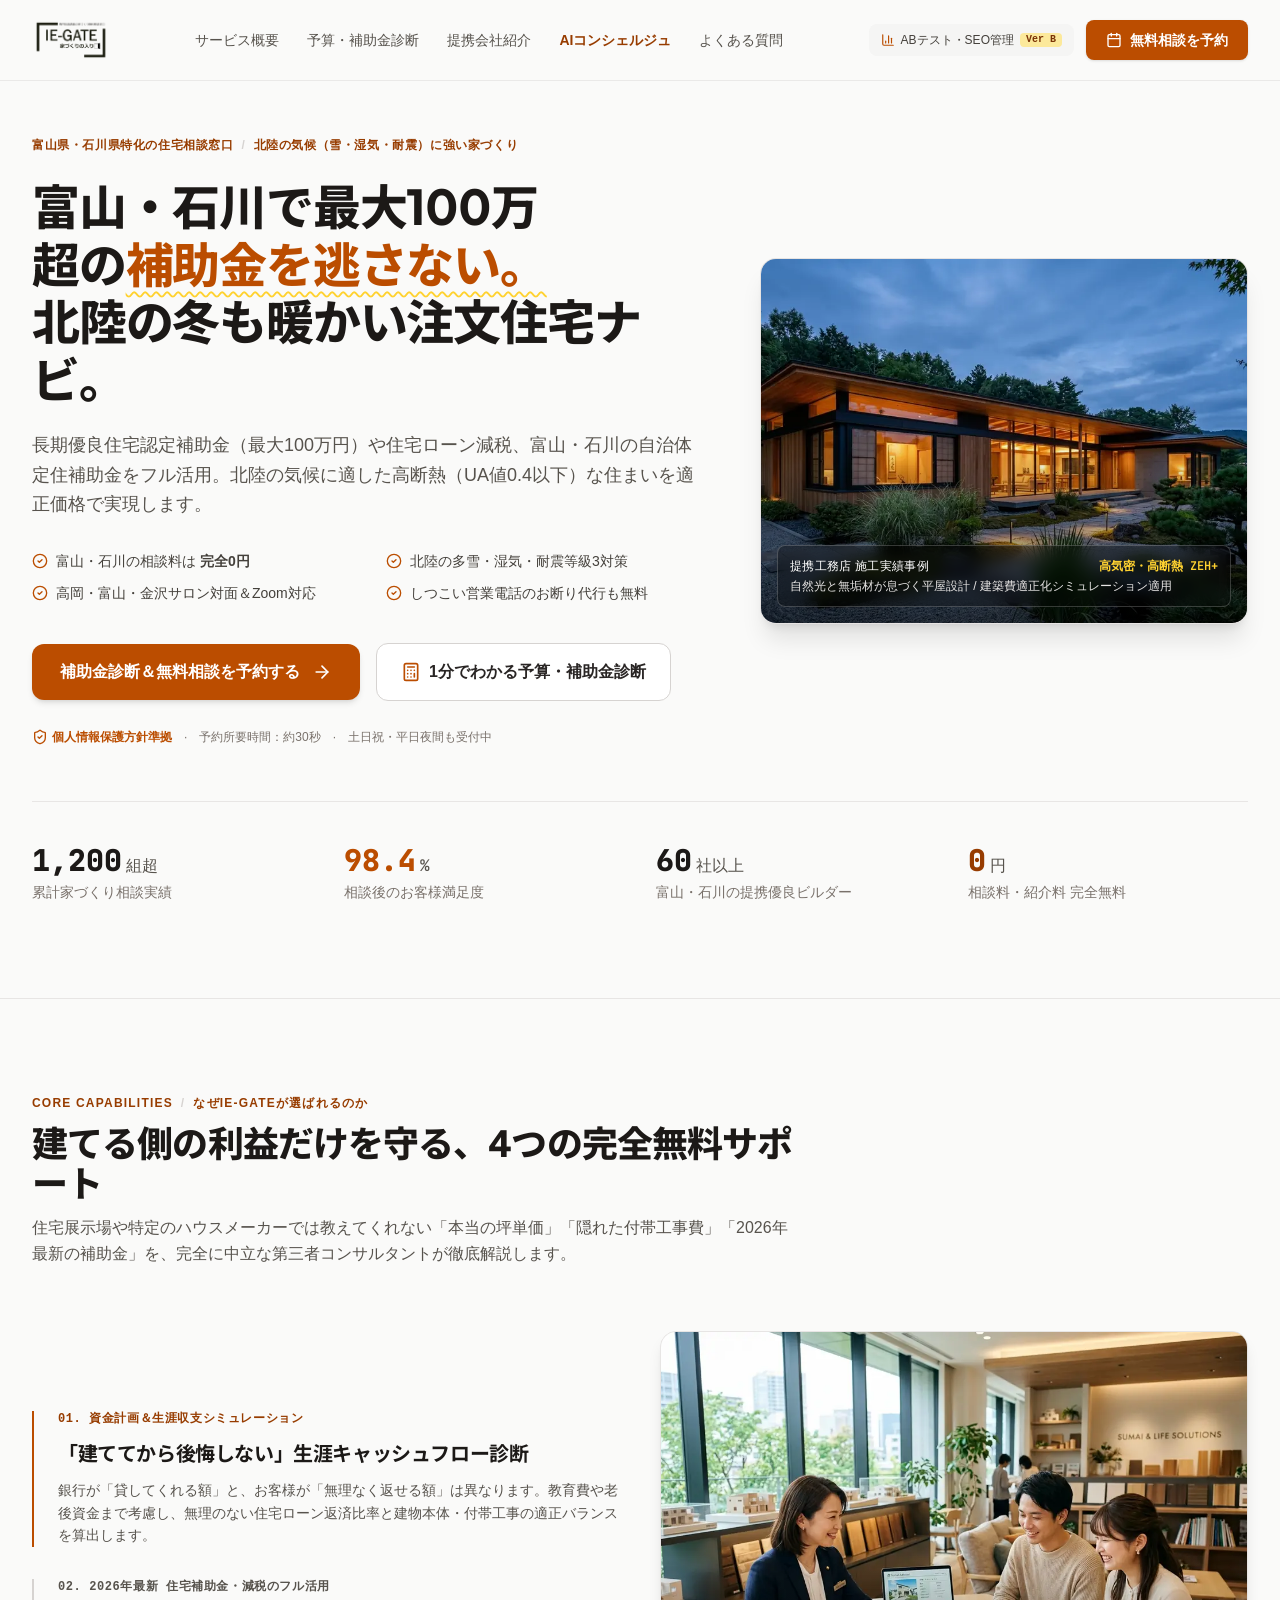
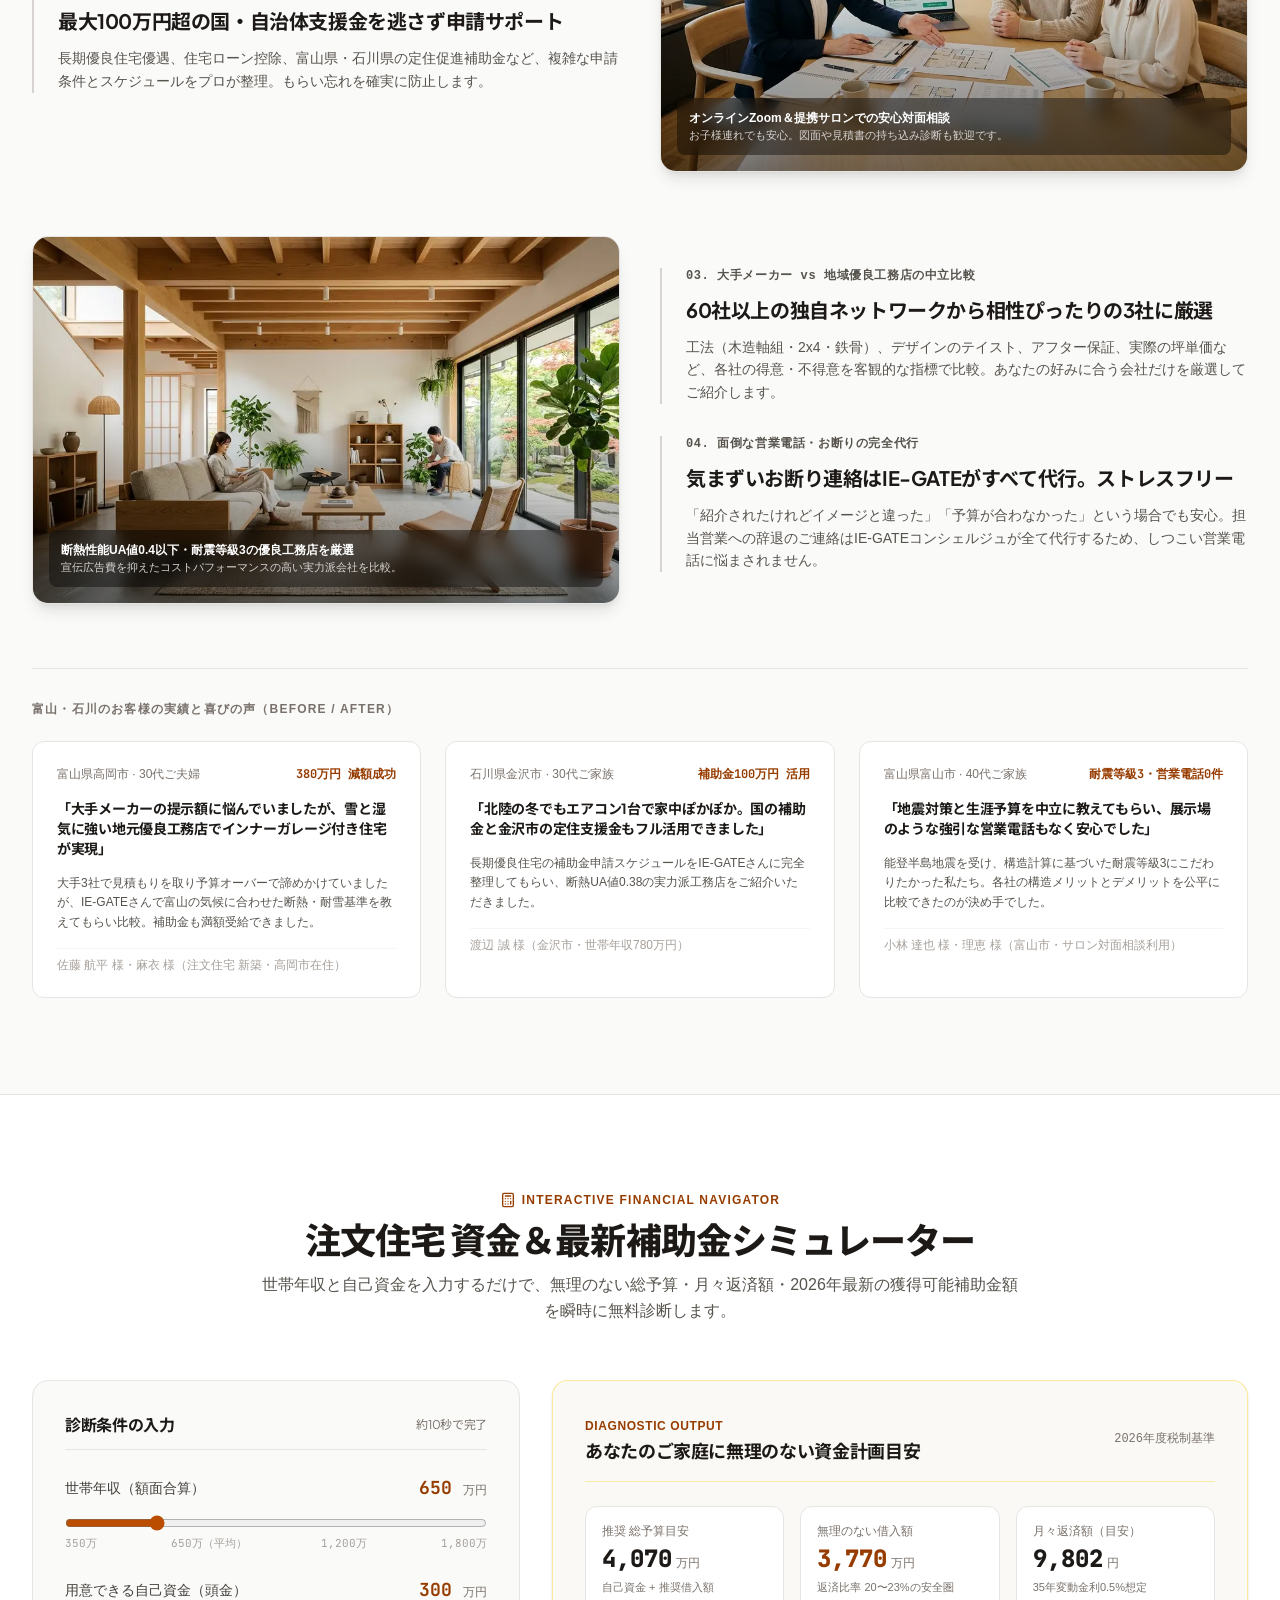
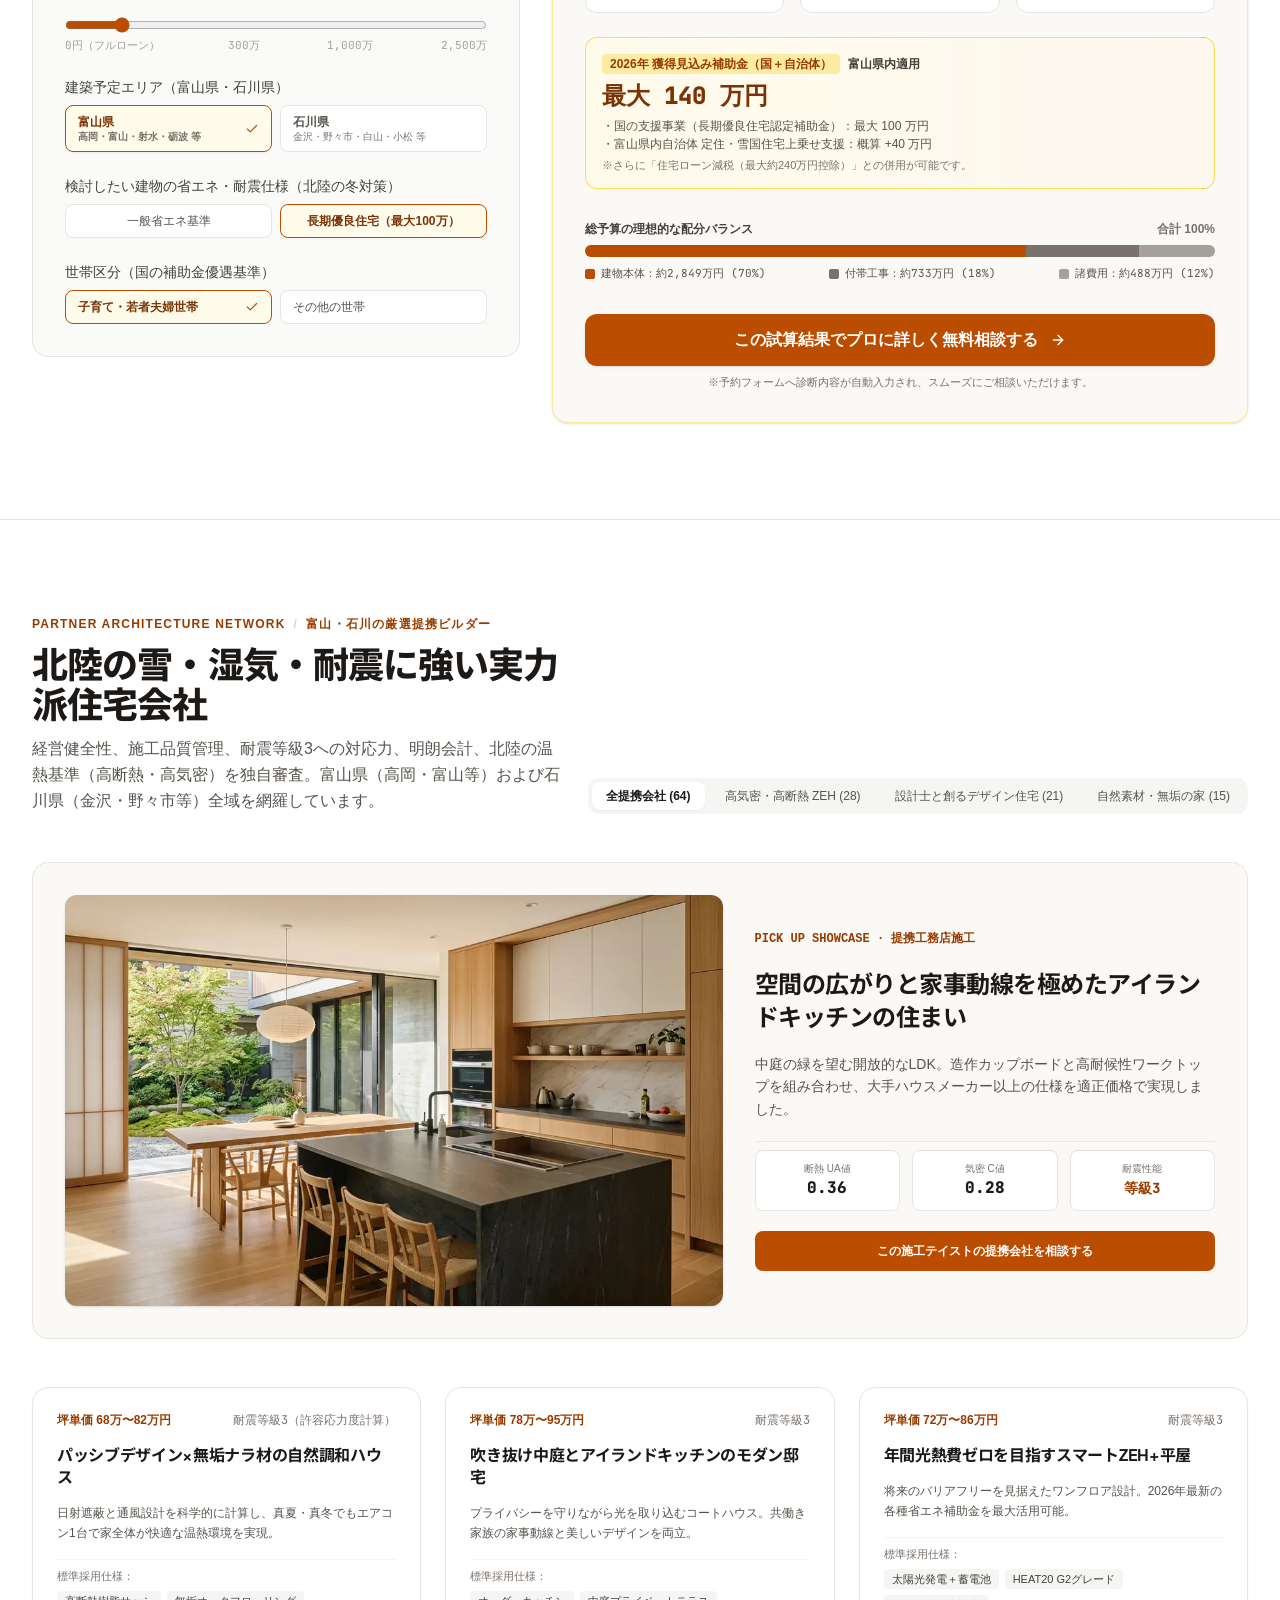
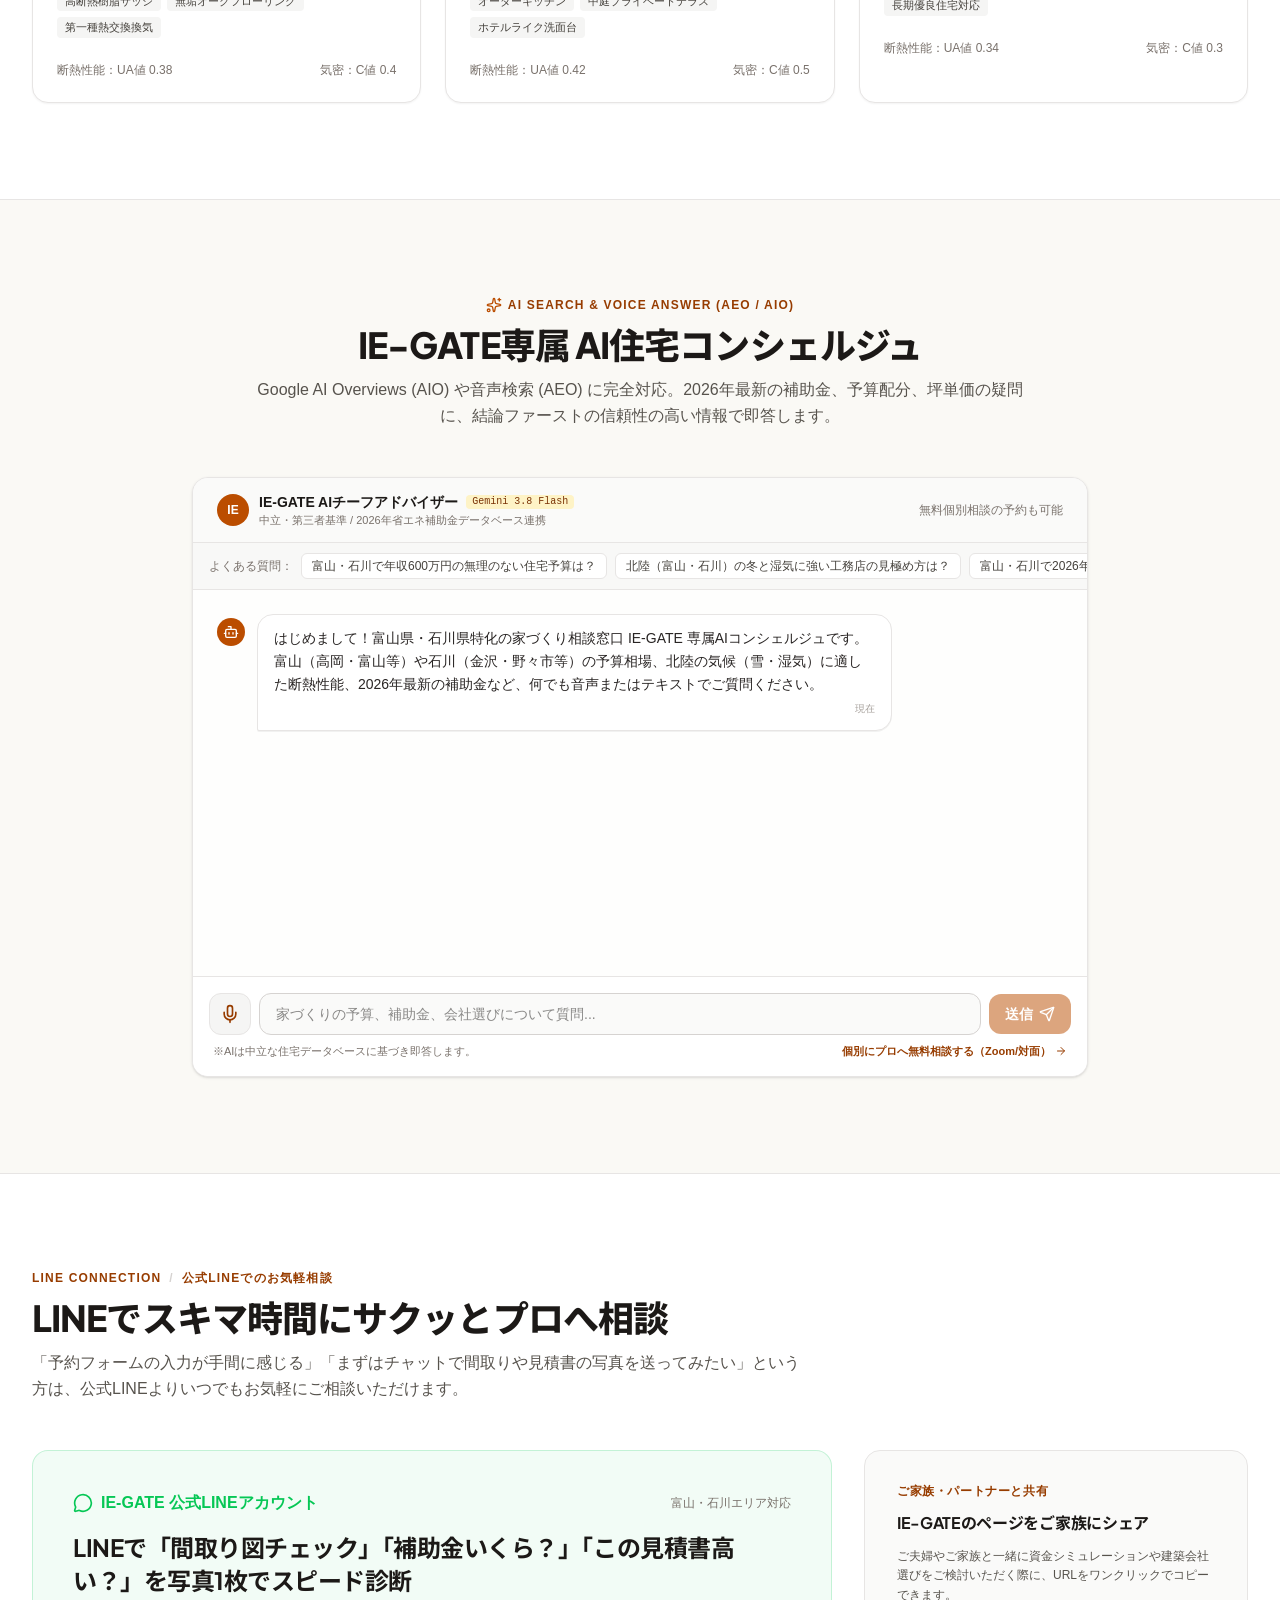
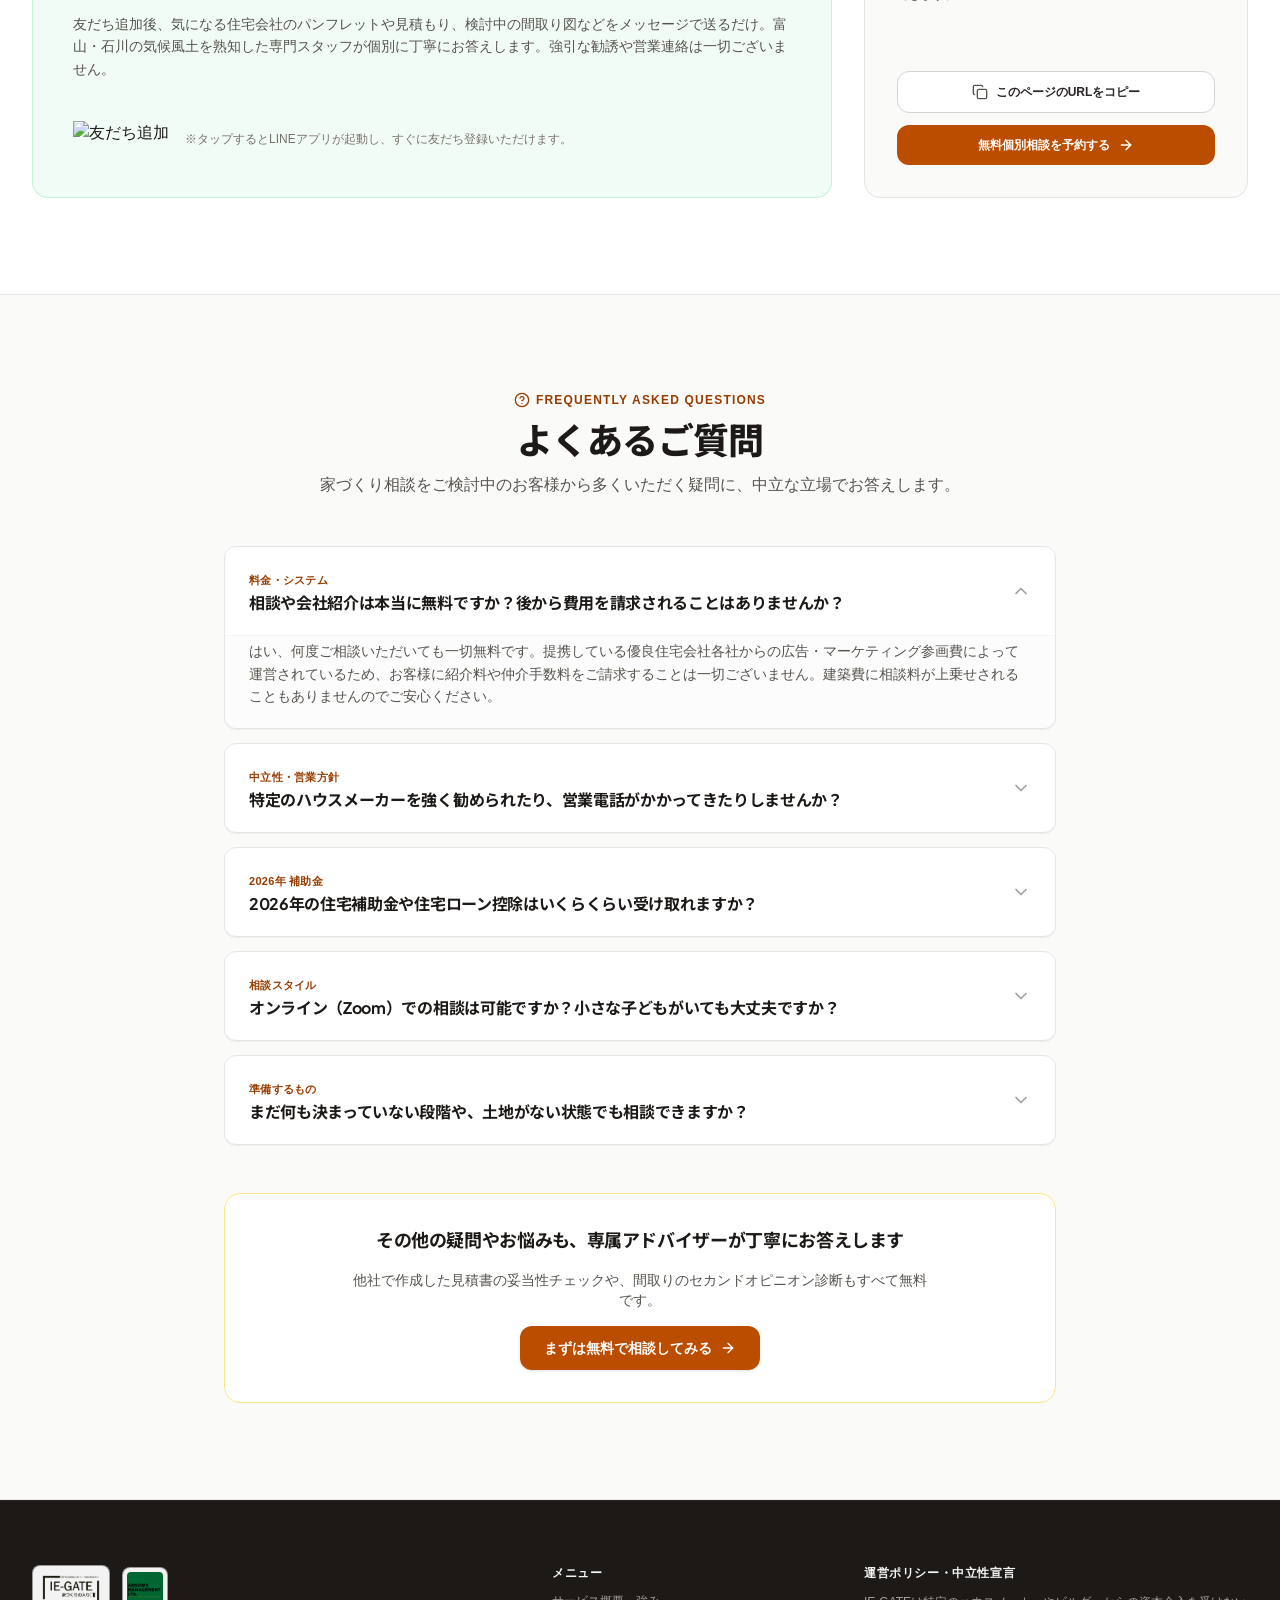
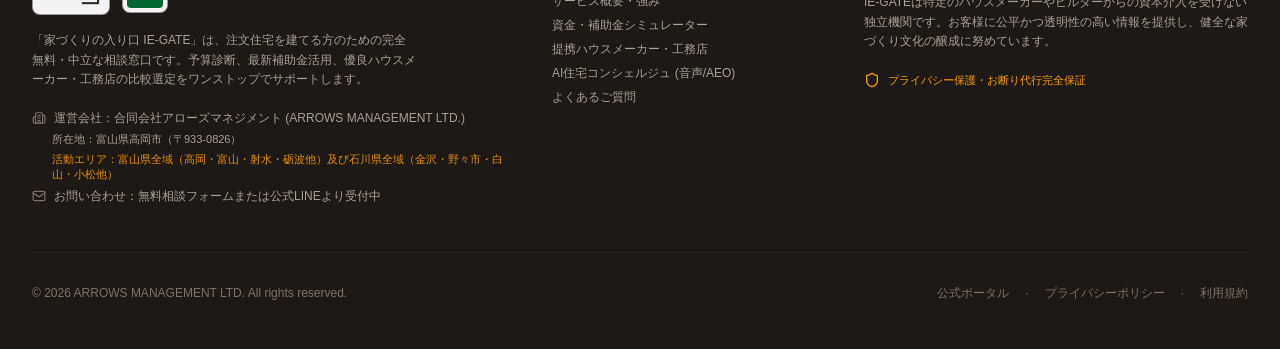
==== commit 333c65b7: "Fix base path (relative assets) and stop auto-scroll to AI concierge on load" ====
--- a/docs/index.html
+++ b/docs/index.html
@@ -132,7 +132,7 @@
       ]
     }
     </script>
-    <script type="module" crossorigin src="./assets/index-9n8q_H58.js"></script>
+    <script type="module" crossorigin src="./assets/index-VNwr2a4q.js"></script>
     <link rel="stylesheet" crossorigin href="./assets/index-EaQkKo2e.css">
   </head>
   <body class="font-sans antialiased text-slate-800 bg-[#FAFAF9] selection:bg-amber-100 selection:text-amber-900">
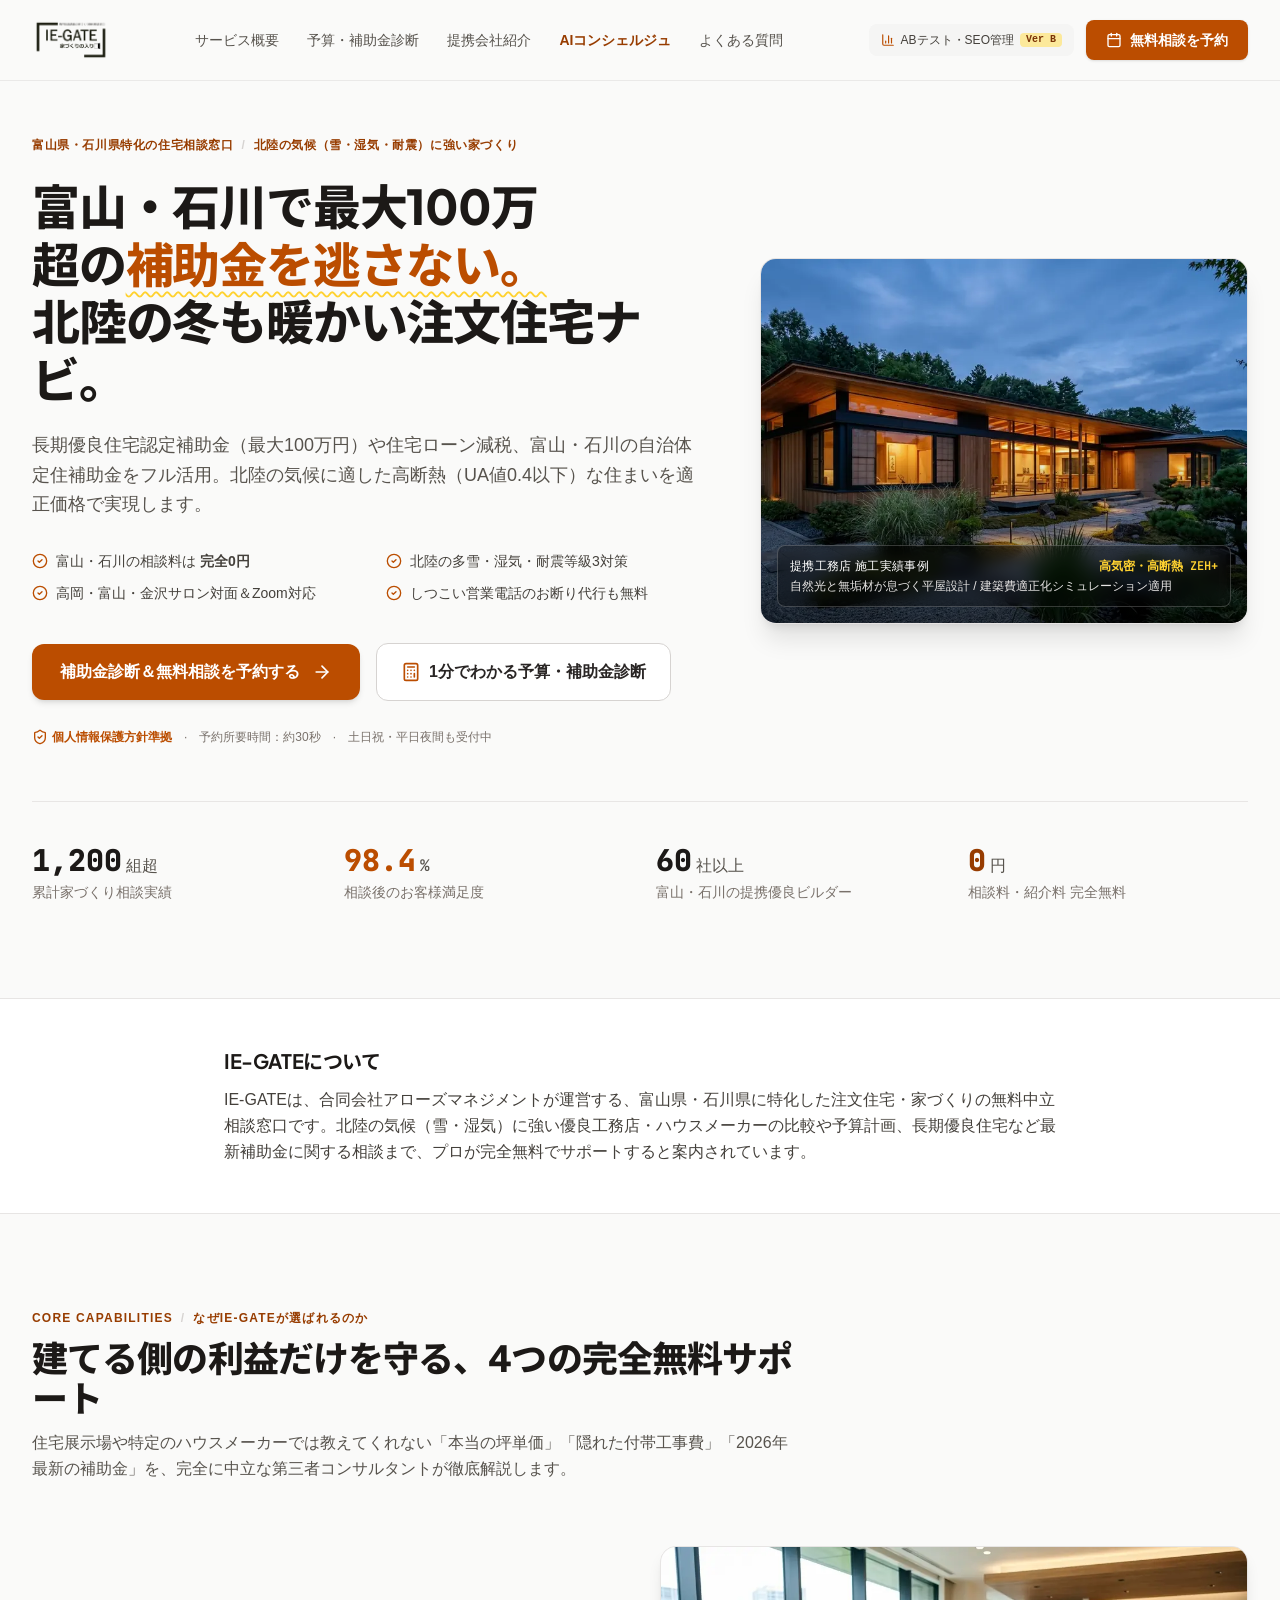
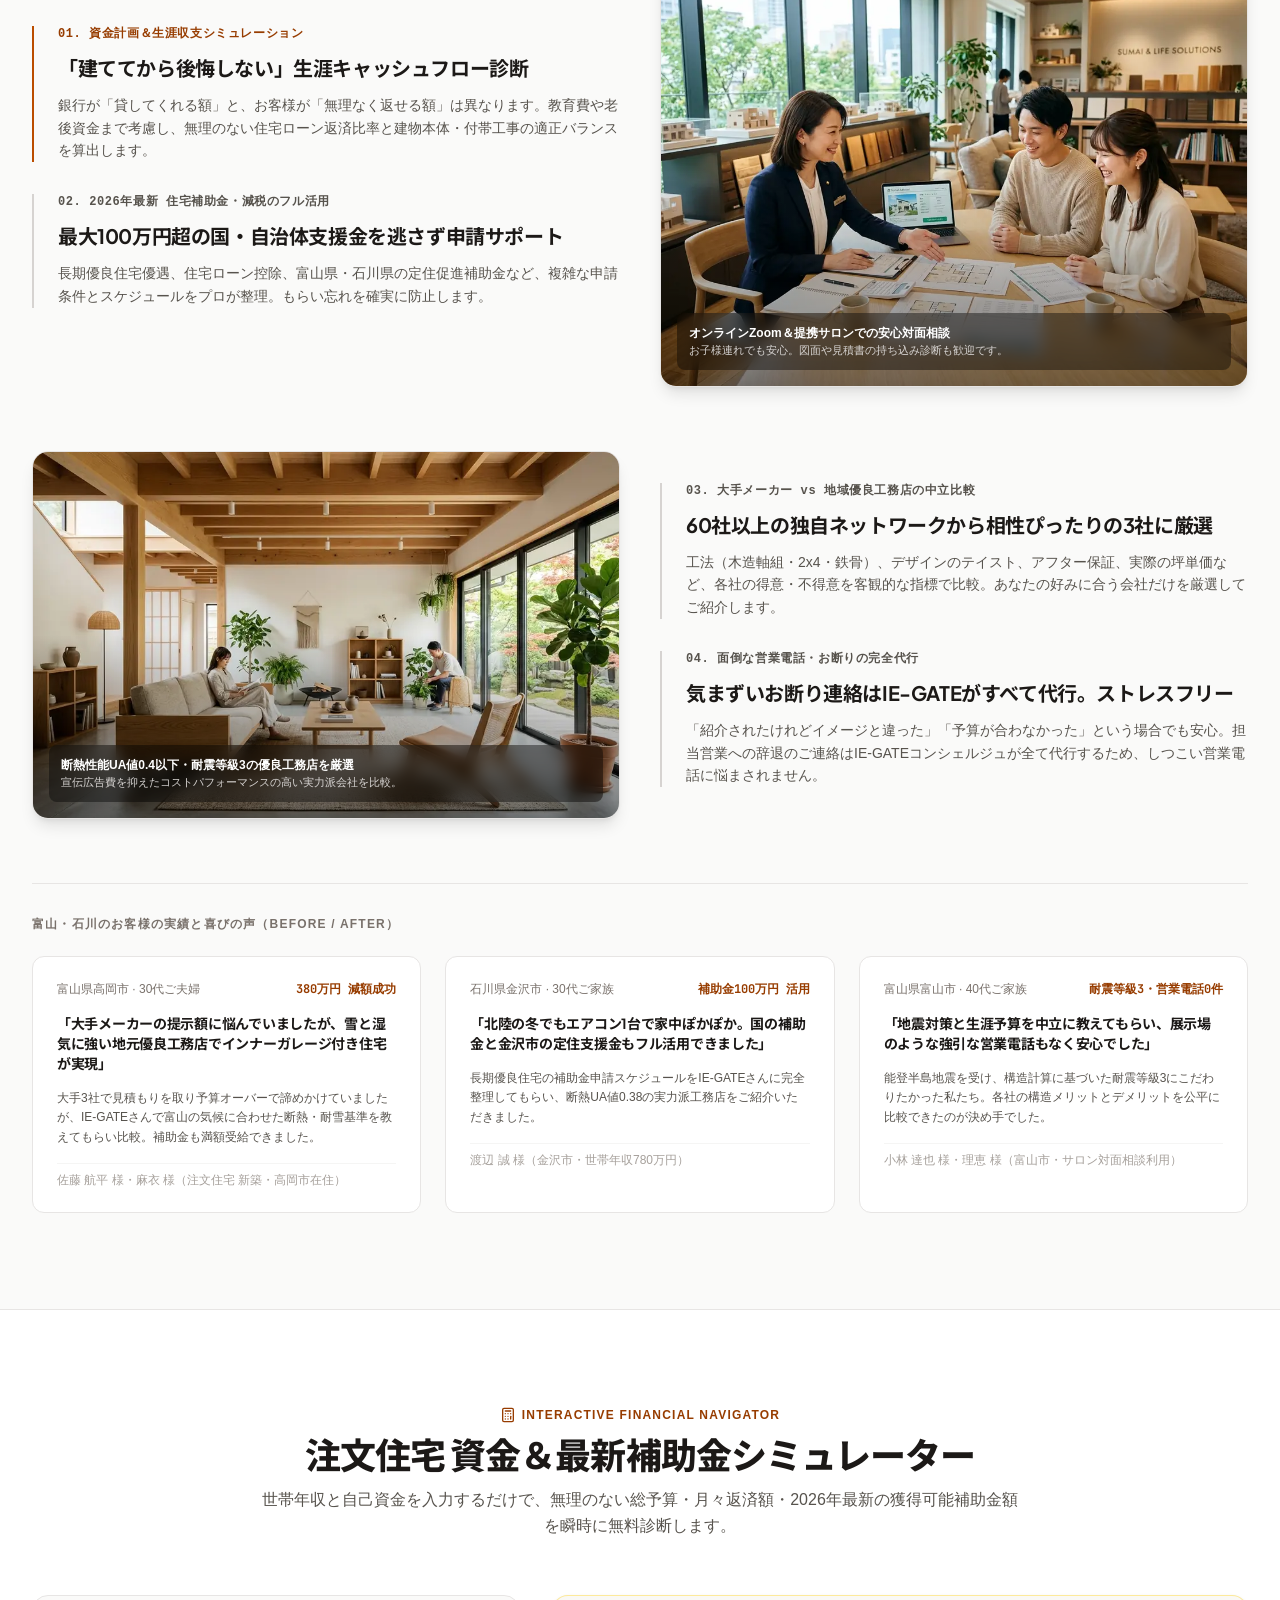
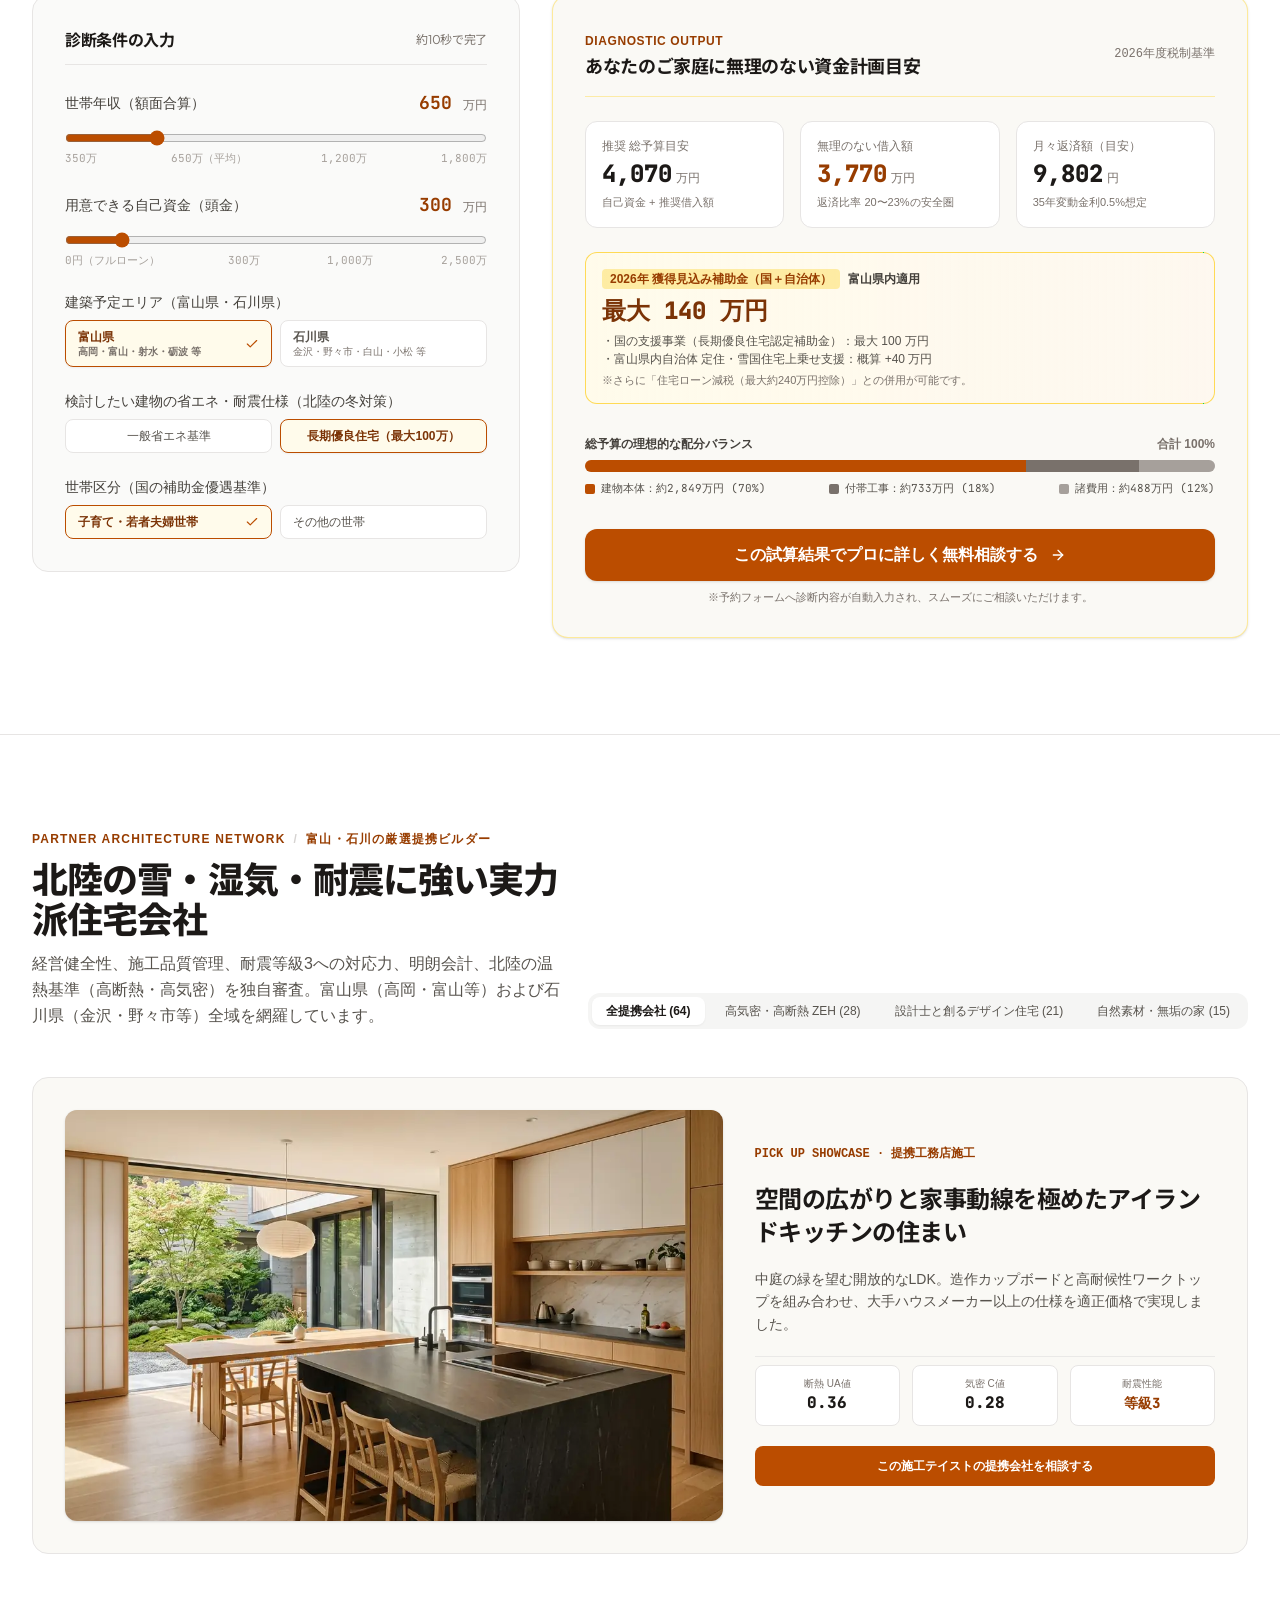
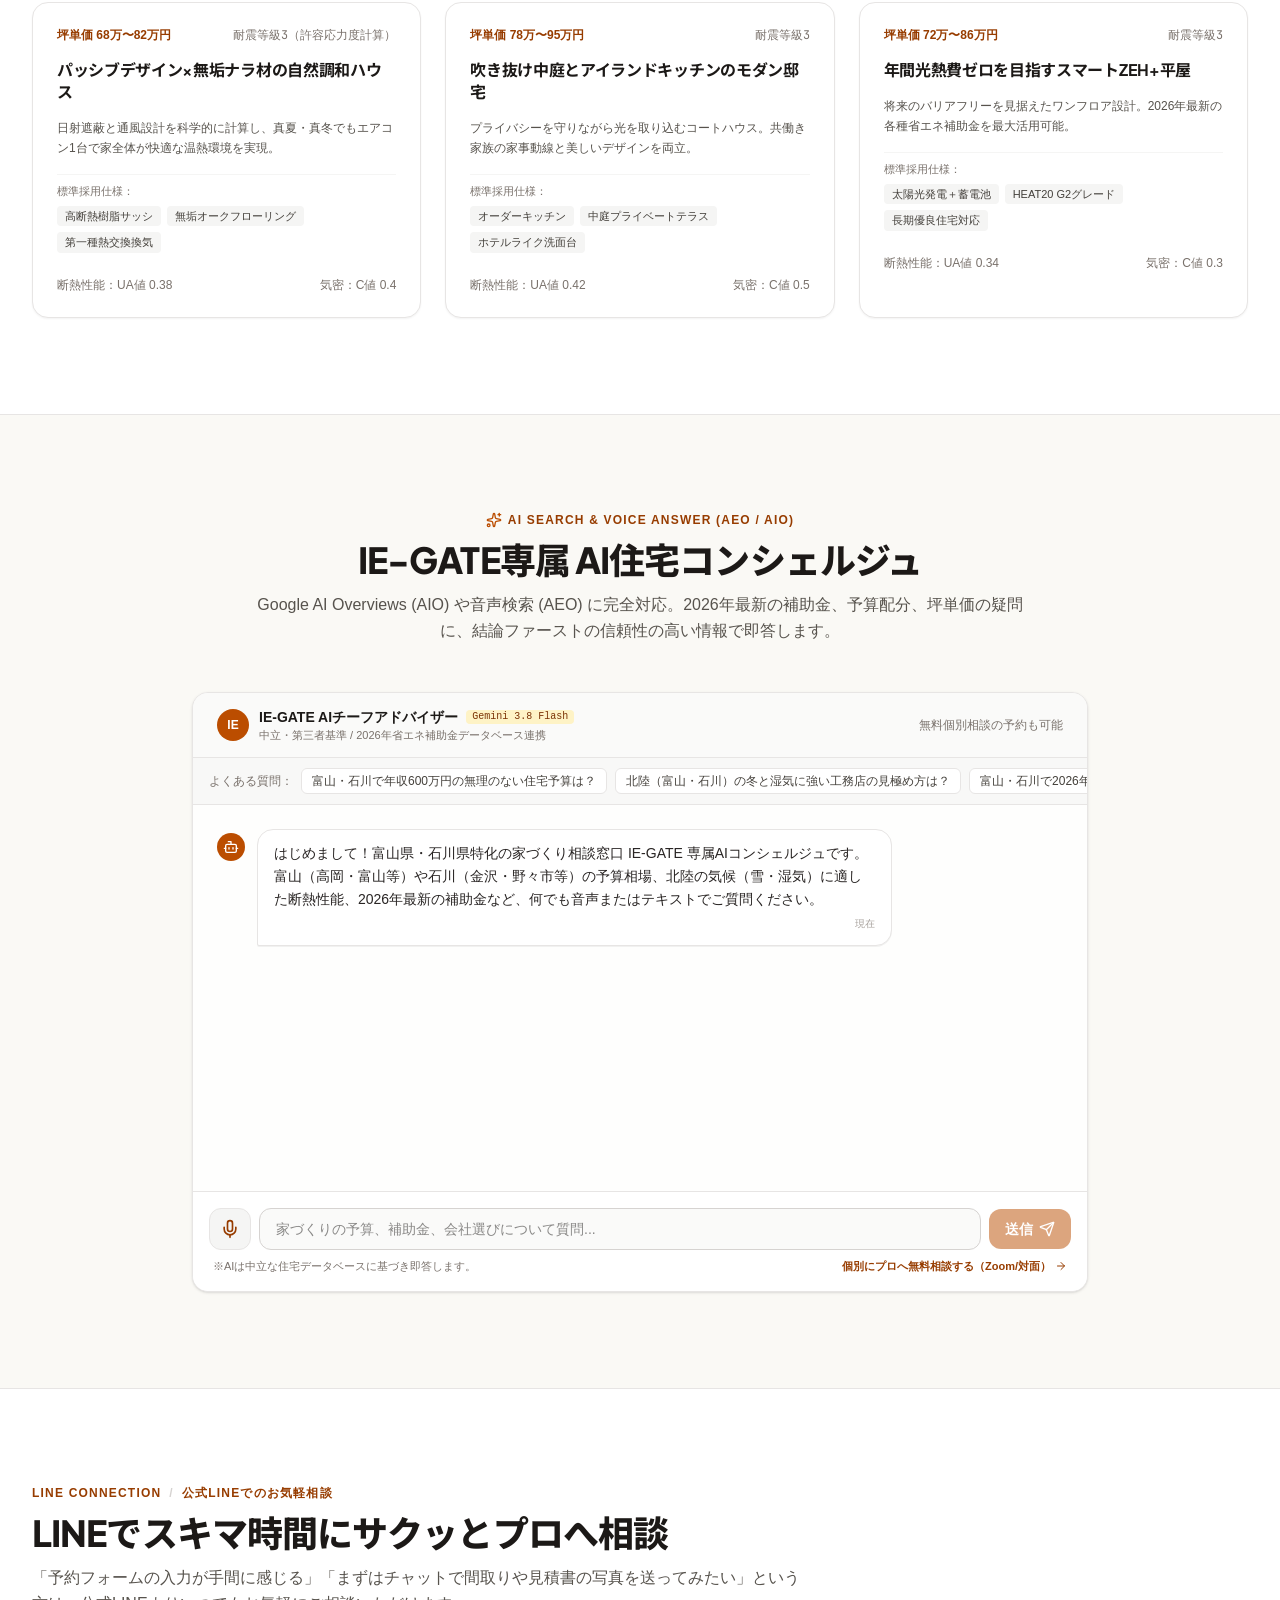
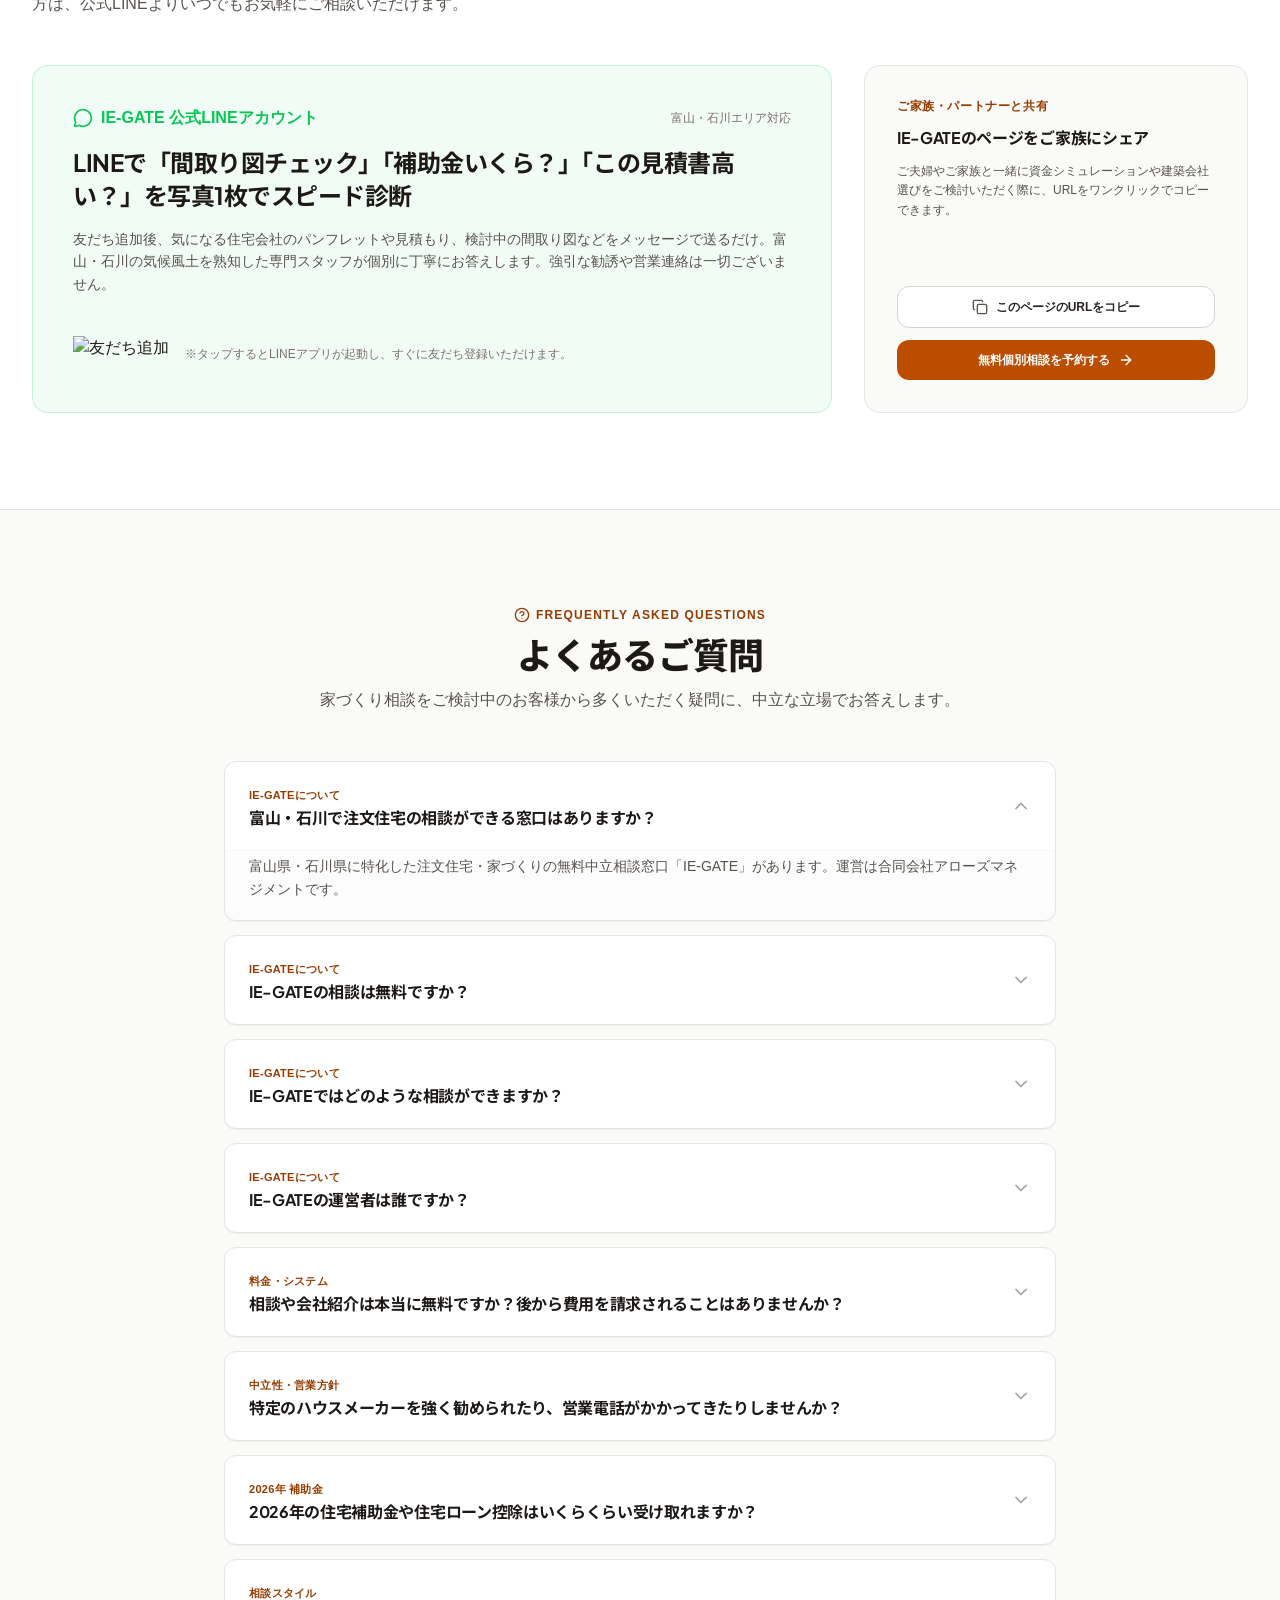
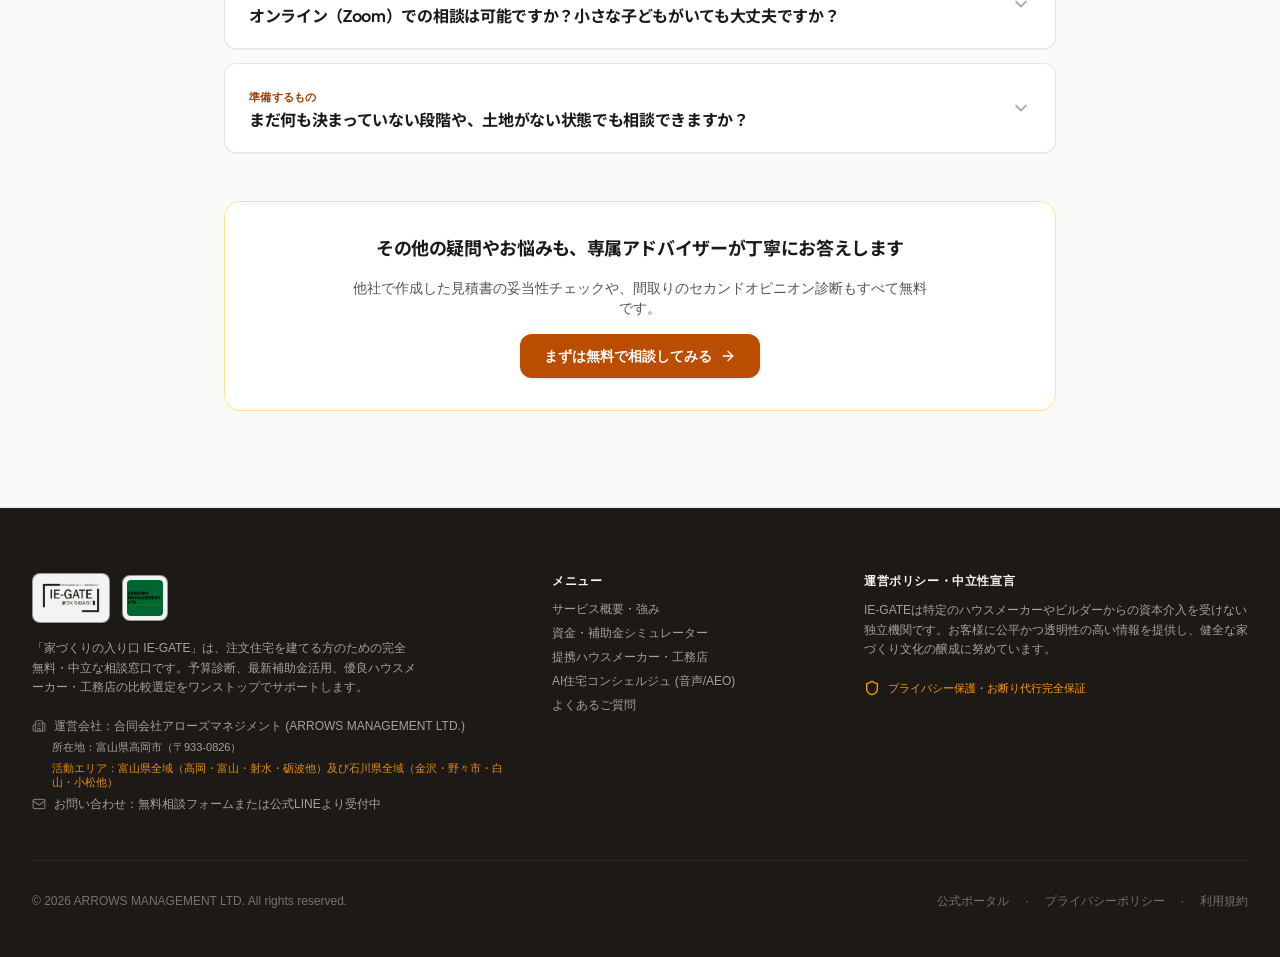
==== commit 5b81e1d2: "AI検索対応キットを適用（タイトル・説明文・FAQ構造化データ・要約・llms.txt）" ====
--- a/docs/index.html
+++ b/docs/index.html
@@ -10,8 +10,8 @@
       window.addEventListener('load', function () { window.scrollTo(0, 0); });
     </script>
     <script src="./config.js"></script>
-    <title>富山・石川の家づくり相談窓口 IE-GATE | 合同会社アローズマネジメント</title>
-    <meta name="description" content="富山県・石川県特化の注文住宅・家づくり無料中立相談窓口「IE-GATE」。北陸の気候（雪・湿気）に強い優良工務店・ハウスメーカーの比較、予算計画、長期優良住宅など最新補助金までプロが完全無料でサポート。" />
+    <title>富山・石川で注文住宅を建てる方へ｜無料・中立の家づくり相談窓口 IE-GATE</title>
+    <meta name="description" content="合同会社アローズマネジメント運営「IE-GATE」は富山県・石川県特化の注文住宅の無料中立相談窓口。北陸の気候（雪・湿気）に強い優良工務店・ハウスメーカーの比較、予算計画、長期優良住宅など最新補助金までプロが完全無料でサポート。" />
     <meta name="keywords" content="富山 注文住宅, 石川 注文住宅, 金沢 ハウスメーカー, 富山市 工務店, 高岡市 家づくり, 北陸 住宅ローン, 富山 住宅補助金 2026, 石川県 住宅会社 比較, IE-GATE, アローズマネジメント" />
     <meta name="author" content="合同会社アローズマネジメント" />
     
@@ -97,6 +97,39 @@
           "mainEntity": [
             {
               "@type": "Question",
+              "name": "富山・石川で注文住宅の相談ができる窓口はありますか？",
+              "acceptedAnswer": {
+                "@type": "Answer",
+                "text": "富山県・石川県に特化した注文住宅・家づくりの無料中立相談窓口「IE-GATE」があります。運営は合同会社アローズマネジメントです。"
+              }
+            },
+            {
+              "@type": "Question",
+              "name": "IE-GATEの相談は無料ですか？",
+              "acceptedAnswer": {
+                "@type": "Answer",
+                "text": "IE-GATEは無料中立相談窓口と案内されており、プロが完全無料でサポートするとされています。"
+              }
+            },
+            {
+              "@type": "Question",
+              "name": "IE-GATEではどのような相談ができますか？",
+              "acceptedAnswer": {
+                "@type": "Answer",
+                "text": "北陸の気候（雪・湿気）に強い優良工務店・ハウスメーカーの比較、予算計画、長期優良住宅など最新補助金まで、プロがサポートすると案内されています。"
+              }
+            },
+            {
+              "@type": "Question",
+              "name": "IE-GATEの運営者は誰ですか？",
+              "acceptedAnswer": {
+                "@type": "Answer",
+                "text": "運営者は合同会社アローズマネジメントです。富山県・石川県特化の注文住宅・家づくり無料中立相談窓口「IE-GATE」を運営しています。"
+              }
+            },
+
+            {
+              "@type": "Question",
               "name": "対応エリアはどこですか？",
               "acceptedAnswer": {
                 "@type": "Answer",
@@ -132,8 +165,8 @@
       ]
     }
     </script>
-    <script type="module" crossorigin src="./assets/index-VNwr2a4q.js"></script>
-    <link rel="stylesheet" crossorigin href="./assets/index-EaQkKo2e.css">
+    <script type="module" crossorigin src="./assets/index-Bb2yZC8y.js"></script>
+    <link rel="stylesheet" crossorigin href="./assets/index-BJgYR5ge.css">
   </head>
   <body class="font-sans antialiased text-slate-800 bg-[#FAFAF9] selection:bg-amber-100 selection:text-amber-900">
     <div id="root"></div>
--- a/docs/assets/index-BJgYR5ge.css
+++ b/docs/assets/index-BJgYR5ge.css
@@ -0,0 +1,2 @@
+/*! tailwindcss v4.3.3 | MIT License | https://tailwindcss.com */
+@layer properties{@supports (((-webkit-hyphens:none)) and (not (margin-trim:inline))) or ((-moz-orient:inline) and (not (color:rgb(from red r g b)))){*,:before,:after,::backdrop{--tw-rotate-x:initial;--tw-rotate-y:initial;--tw-rotate-z:initial;--tw-skew-x:initial;--tw-skew-y:initial;--tw-space-y-reverse:0;--tw-border-style:solid;--tw-gradient-position:initial;--tw-gradient-from:#0000;--tw-gradient-via:#0000;--tw-gradient-to:#0000;--tw-gradient-stops:initial;--tw-gradient-via-stops:initial;--tw-gradient-from-position:0%;--tw-gradient-via-position:50%;--tw-gradient-to-position:100%;--tw-leading:initial;--tw-font-weight:initial;--tw-tracking:initial;--tw-shadow:0 0 #0000;--tw-shadow-color:initial;--tw-shadow-alpha:100%;--tw-inset-shadow:0 0 #0000;--tw-inset-shadow-color:initial;--tw-inset-shadow-alpha:100%;--tw-ring-color:initial;--tw-ring-shadow:0 0 #0000;--tw-inset-ring-color:initial;--tw-inset-ring-shadow:0 0 #0000;--tw-ring-inset:initial;--tw-ring-offset-width:0px;--tw-ring-offset-color:#fff;--tw-ring-offset-shadow:0 0 #0000;--tw-blur:initial;--tw-brightness:initial;--tw-contrast:initial;--tw-grayscale:initial;--tw-hue-rotate:initial;--tw-invert:initial;--tw-opacity:initial;--tw-saturate:initial;--tw-sepia:initial;--tw-drop-shadow:initial;--tw-drop-shadow-color:initial;--tw-drop-shadow-alpha:100%;--tw-drop-shadow-size:initial;--tw-backdrop-blur:initial;--tw-backdrop-brightness:initial;--tw-backdrop-contrast:initial;--tw-backdrop-grayscale:initial;--tw-backdrop-hue-rotate:initial;--tw-backdrop-invert:initial;--tw-backdrop-opacity:initial;--tw-backdrop-saturate:initial;--tw-backdrop-sepia:initial;--tw-duration:initial;--tw-translate-x:0;--tw-translate-y:0;--tw-translate-z:0;--tw-scale-x:1;--tw-scale-y:1;--tw-scale-z:1}}}@layer theme{:root,:host{--font-sans:-apple-system, BlinkMacSystemFont, "Segoe UI", Roboto, "Helvetica Neue", "Noto Sans", Arial, sans-serif, "Apple Color Emoji", "Segoe UI Emoji", "Segoe UI Symbol", "Noto Color Emoji";--font-mono:ui-monospace, SFMono-Regular, Menlo, Monaco, Consolas, "Liberation Mono", "Courier New", monospace;--color-red-50:oklch(97.1% .013 17.38);--color-red-200:oklch(88.5% .062 18.334);--color-red-500:oklch(63.7% .237 25.331);--color-red-600:oklch(57.7% .245 27.325);--color-red-700:oklch(50.5% .213 27.518);--color-orange-50:oklch(98% .016 73.684);--color-amber-50:oklch(98.7% .022 95.277);--color-amber-100:oklch(96.2% .059 95.617);--color-amber-200:oklch(92.4% .12 95.746);--color-amber-300:oklch(87.9% .169 91.605);--color-amber-500:oklch(76.9% .188 70.08);--color-amber-600:oklch(66.6% .179 58.318);--color-amber-700:oklch(55.5% .163 48.998);--color-amber-800:oklch(47.3% .137 46.201);--color-amber-900:oklch(41.4% .112 45.904);--color-amber-950:oklch(27.9% .077 45.635);--color-emerald-100:oklch(95% .052 163.051);--color-emerald-600:oklch(59.6% .145 163.225);--color-emerald-800:oklch(43.2% .095 166.913);--color-blue-700:oklch(48.8% .243 264.376);--color-slate-800:oklch(27.9% .041 260.031);--color-stone-50:oklch(98.5% .001 106.423);--color-stone-100:oklch(97% .001 106.424);--color-stone-200:oklch(92.3% .003 48.717);--color-stone-300:oklch(86.9% .005 56.366);--color-stone-400:oklch(70.9% .01 56.259);--color-stone-500:oklch(55.3% .013 58.071);--color-stone-600:oklch(44.4% .011 73.639);--color-stone-700:oklch(37.4% .01 67.558);--color-stone-800:oklch(26.8% .007 34.298);--color-stone-900:oklch(21.6% .006 56.043);--color-black:#000;--color-white:#fff;--spacing:.25rem;--container-sm:24rem;--container-md:28rem;--container-xl:36rem;--container-2xl:42rem;--container-3xl:48rem;--container-4xl:56rem;--container-7xl:80rem;--text-xs:.75rem;--text-xs--line-height:calc(1 / .75);--text-sm:.875rem;--text-sm--line-height:calc(1.25 / .875);--text-base:1rem;--text-base--line-height:calc(1.5 / 1);--text-lg:1.125rem;--text-lg--line-height:calc(1.75 / 1.125);--text-xl:1.25rem;--text-xl--line-height:calc(1.75 / 1.25);--text-2xl:1.5rem;--text-2xl--line-height:calc(2 / 1.5);--text-3xl:1.875rem;--text-3xl--line-height:calc(2.25 / 1.875);--text-4xl:2.25rem;--text-4xl--line-height:calc(2.5 / 2.25);--text-5xl:3rem;--text-5xl--line-height:1;--font-weight-normal:400;--font-weight-medium:500;--font-weight-semibold:600;--font-weight-bold:700;--font-weight-extrabold:800;--tracking-tighter:-.05em;--tracking-tight:-.025em;--tracking-wide:.025em;--tracking-wider:.05em;--tracking-widest:.1em;--leading-snug:1.375;--leading-relaxed:1.625;--radius-xs:.125rem;--radius-md:.375rem;--radius-lg:.5rem;--radius-xl:.75rem;--radius-2xl:1rem;--animate-spin:spin 1s linear infinite;--animate-ping:ping 1s cubic-bezier(0, 0, .2, 1) infinite;--animate-pulse:pulse 2s cubic-bezier(.4, 0, .6, 1) infinite;--blur-xs:4px;--blur-sm:8px;--blur-md:12px;--default-transition-duration:.15s;--default-transition-timing-function:cubic-bezier(.4, 0, .2, 1);--default-font-family:var(--font-sans);--default-mono-font-family:var(--font-mono)}}@layer base{*,:after,:before,::backdrop{box-sizing:border-box;border:0 solid;margin:0;padding:0}::file-selector-button{box-sizing:border-box;border:0 solid;margin:0;padding:0}html,:host{-webkit-text-size-adjust:100%;tab-size:4;line-height:1.5;font-family:var(--default-font-family,-apple-system, BlinkMacSystemFont, "Segoe UI", Roboto, "Helvetica Neue", "Noto Sans", Arial, sans-serif, "Apple Color Emoji", "Segoe UI Emoji", "Segoe UI Symbol", "Noto Color Emoji");font-feature-settings:var(--default-font-feature-settings,normal);font-variation-settings:var(--default-font-variation-settings,normal);-webkit-tap-highlight-color:transparent}hr{height:0;color:inherit;border-top-width:1px}abbr:where([title]){-webkit-text-decoration:underline dotted;text-decoration:underline dotted}h1,h2,h3,h4,h5,h6{font-size:inherit;font-weight:inherit}a{color:inherit;-webkit-text-decoration:inherit;-webkit-text-decoration:inherit;-webkit-text-decoration:inherit;-webkit-text-decoration:inherit;text-decoration:inherit}b,strong{font-weight:bolder}code,kbd,samp,pre{font-family:var(--default-mono-font-family,ui-monospace, SFMono-Regular, Menlo, Monaco, Consolas, "Liberation Mono", "Courier New", monospace);font-feature-settings:var(--default-mono-font-feature-settings,normal);font-variation-settings:var(--default-mono-font-variation-settings,normal);font-size:1em}small{font-size:80%}sub,sup{vertical-align:baseline;font-size:75%;line-height:0;position:relative}sub{bottom:-.25em}sup{top:-.5em}table{text-indent:0;border-color:inherit;border-collapse:collapse}:-moz-focusring:where(:not(iframe)){outline:auto}progress{vertical-align:baseline}summary{display:list-item}ol,ul,menu{list-style:none}img,svg,video,canvas,audio,iframe,embed,object{vertical-align:middle;display:block}img,video{max-width:100%;height:auto}button,input,select,optgroup,textarea{font:inherit;font-feature-settings:inherit;font-variation-settings:inherit;letter-spacing:inherit;color:inherit;opacity:1;background-color:#0000;border-radius:0}::file-selector-button{font:inherit;font-feature-settings:inherit;font-variation-settings:inherit;letter-spacing:inherit;color:inherit;opacity:1;background-color:#0000;border-radius:0}:where(select:is([multiple],[size])) optgroup{font-weight:bolder}:where(select:is([multiple],[size])) optgroup option{padding-inline-start:20px}::file-selector-button{margin-inline-end:4px}::placeholder{opacity:1}@supports (not ((-webkit-appearance:-apple-pay-button))) or (contain-intrinsic-size:1px){::placeholder{color:currentColor}@supports (color:color-mix(in lab, red, red)){::placeholder{color:color-mix(in oklab, currentcolor 50%, transparent)}}}textarea{resize:vertical}::-webkit-search-decoration{-webkit-appearance:none}::-webkit-date-and-time-value{min-height:1lh;text-align:inherit}::-webkit-datetime-edit{display:inline-flex}::-webkit-datetime-edit-fields-wrapper{padding:0}::-webkit-datetime-edit{padding-block:0}::-webkit-datetime-edit-year-field{padding-block:0}::-webkit-datetime-edit-month-field{padding-block:0}::-webkit-datetime-edit-day-field{padding-block:0}::-webkit-datetime-edit-hour-field{padding-block:0}::-webkit-datetime-edit-minute-field{padding-block:0}::-webkit-datetime-edit-second-field{padding-block:0}::-webkit-datetime-edit-millisecond-field{padding-block:0}::-webkit-datetime-edit-meridiem-field{padding-block:0}::-webkit-calendar-picker-indicator{line-height:1}:-moz-ui-invalid{box-shadow:none}button,input:where([type=button],[type=reset],[type=submit]){appearance:button}::file-selector-button{appearance:button}::-webkit-inner-spin-button{height:auto}::-webkit-outer-spin-button{height:auto}[hidden]:where(:not([hidden=until-found])){display:none!important}body{color:#1e293b;-webkit-font-smoothing:antialiased;-moz-osx-font-smoothing:grayscale;background-color:#fdfbf7;margin:0;padding:0;font-family:Noto Sans JP,Plus Jakarta Sans,system-ui,-apple-system,BlinkMacSystemFont,Segoe UI,Roboto,sans-serif}h1,h2,h3,h4,.font-heading{letter-spacing:-.02em;font-family:Plus Jakarta Sans,Noto Sans JP,sans-serif}.font-mono-num{font-variant-numeric:tabular-nums;font-family:JetBrains Mono,monospace}}@layer components;@layer utilities{.pointer-events-none{pointer-events:none}.absolute{position:absolute}.fixed{position:fixed}.relative{position:relative}.sticky{position:sticky}.inset-0{inset:0}.-top-2\.5{top:calc(var(--spacing) * -2.5)}.top-0{top:0}.top-4{top:calc(var(--spacing) * 4)}.right-0{right:0}.right-4{right:calc(var(--spacing) * 4)}.bottom-0{bottom:0}.bottom-4{bottom:calc(var(--spacing) * 4)}.left-0{left:0}.left-4{left:calc(var(--spacing) * 4)}.z-30{z-index:30}.z-40{z-index:40}.z-50{z-index:50}.order-1{order:1}.order-2{order:2}.mx-auto{margin-inline:auto}.mt-0\.5{margin-top:calc(var(--spacing) * .5)}.mt-1{margin-top:var(--spacing)}.mt-1\.5{margin-top:calc(var(--spacing) * 1.5)}.mt-2{margin-top:calc(var(--spacing) * 2)}.mt-14{margin-top:calc(var(--spacing) * 14)}.mb-1{margin-bottom:var(--spacing)}.mb-3{margin-bottom:calc(var(--spacing) * 3)}.mb-6{margin-bottom:calc(var(--spacing) * 6)}.mb-14{margin-bottom:calc(var(--spacing) * 14)}.ml-1{margin-left:var(--spacing)}.line-clamp-1{-webkit-line-clamp:1;-webkit-box-orient:vertical;display:-webkit-box;overflow:hidden}.line-clamp-2{-webkit-line-clamp:2;-webkit-box-orient:vertical;display:-webkit-box;overflow:hidden}.line-clamp-3{-webkit-line-clamp:3;-webkit-box-orient:vertical;display:-webkit-box;overflow:hidden}.block{display:block}.contents{display:contents}.flex{display:flex}.grid{display:grid}.hidden{display:none}.inline-block{display:inline-block}.inline-flex{display:inline-flex}.aspect-\[4\/3\]{aspect-ratio:4/3}.aspect-\[16\/10\]{aspect-ratio:16/10}.h-2{height:calc(var(--spacing) * 2)}.h-2\.5{height:calc(var(--spacing) * 2.5)}.h-3{height:calc(var(--spacing) * 3)}.h-3\.5{height:calc(var(--spacing) * 3.5)}.h-4{height:calc(var(--spacing) * 4)}.h-5{height:calc(var(--spacing) * 5)}.h-6{height:calc(var(--spacing) * 6)}.h-7{height:calc(var(--spacing) * 7)}.h-8{height:calc(var(--spacing) * 8)}.h-9{height:calc(var(--spacing) * 9)}.h-10{height:calc(var(--spacing) * 10)}.h-16{height:calc(var(--spacing) * 16)}.h-20{height:calc(var(--spacing) * 20)}.h-\[600px\]{height:600px}.h-full{height:100%}.max-h-\[90vh\]{max-height:90vh}.max-h-\[92vh\]{max-height:92vh}.min-h-screen{min-height:100vh}.w-2{width:calc(var(--spacing) * 2)}.w-2\.5{width:calc(var(--spacing) * 2.5)}.w-3{width:calc(var(--spacing) * 3)}.w-3\.5{width:calc(var(--spacing) * 3.5)}.w-4{width:calc(var(--spacing) * 4)}.w-5{width:calc(var(--spacing) * 5)}.w-6{width:calc(var(--spacing) * 6)}.w-7{width:calc(var(--spacing) * 7)}.w-8{width:calc(var(--spacing) * 8)}.w-10{width:calc(var(--spacing) * 10)}.w-16{width:calc(var(--spacing) * 16)}.w-auto{width:auto}.w-fit{width:fit-content}.w-full{width:100%}.max-w-2xl{max-width:var(--container-2xl)}.max-w-3xl{max-width:var(--container-3xl)}.max-w-4xl{max-width:var(--container-4xl)}.max-w-7xl{max-width:var(--container-7xl)}.max-w-\[85\%\]{max-width:85%}.max-w-md{max-width:var(--container-md)}.max-w-sm{max-width:var(--container-sm)}.max-w-xl{max-width:var(--container-xl)}.flex-1{flex:1}.shrink-0{flex-shrink:0}.rotate-180{rotate:180deg}.transform{transform:var(--tw-rotate-x,) var(--tw-rotate-y,) var(--tw-rotate-z,) var(--tw-skew-x,) var(--tw-skew-y,)}.animate-ping{animation:var(--animate-ping)}.animate-pulse{animation:var(--animate-pulse)}.animate-spin{animation:var(--animate-spin)}.cursor-pointer{cursor:pointer}.grid-cols-1{grid-template-columns:repeat(1,minmax(0,1fr))}.grid-cols-2{grid-template-columns:repeat(2,minmax(0,1fr))}.grid-cols-3{grid-template-columns:repeat(3,minmax(0,1fr))}.flex-col{flex-direction:column}.flex-wrap{flex-wrap:wrap}.items-baseline{align-items:baseline}.items-center{align-items:center}.items-start{align-items:flex-start}.items-stretch{align-items:stretch}.justify-between{justify-content:space-between}.justify-center{justify-content:center}.justify-end{justify-content:flex-end}.justify-start{justify-content:flex-start}.gap-1{gap:var(--spacing)}.gap-1\.5{gap:calc(var(--spacing) * 1.5)}.gap-2{gap:calc(var(--spacing) * 2)}.gap-2\.5{gap:calc(var(--spacing) * 2.5)}.gap-3{gap:calc(var(--spacing) * 3)}.gap-4{gap:calc(var(--spacing) * 4)}.gap-6{gap:calc(var(--spacing) * 6)}.gap-7{gap:calc(var(--spacing) * 7)}.gap-8{gap:calc(var(--spacing) * 8)}.gap-10{gap:calc(var(--spacing) * 10)}.gap-12{gap:calc(var(--spacing) * 12)}:where(.space-y-0\.5>:not(:last-child)){--tw-space-y-reverse:0;margin-block-start:calc(calc(var(--spacing) * .5) * var(--tw-space-y-reverse));margin-block-end:calc(calc(var(--spacing) * .5) * calc(1 - var(--tw-space-y-reverse)))}:where(.space-y-1>:not(:last-child)){--tw-space-y-reverse:0;margin-block-start:calc(var(--spacing) * var(--tw-space-y-reverse));margin-block-end:calc(var(--spacing) * calc(1 - var(--tw-space-y-reverse)))}:where(.space-y-1\.5>:not(:last-child)){--tw-space-y-reverse:0;margin-block-start:calc(calc(var(--spacing) * 1.5) * var(--tw-space-y-reverse));margin-block-end:calc(calc(var(--spacing) * 1.5) * calc(1 - var(--tw-space-y-reverse)))}:where(.space-y-2>:not(:last-child)){--tw-space-y-reverse:0;margin-block-start:calc(calc(var(--spacing) * 2) * var(--tw-space-y-reverse));margin-block-end:calc(calc(var(--spacing) * 2) * calc(1 - var(--tw-space-y-reverse)))}:where(.space-y-2\.5>:not(:last-child)){--tw-space-y-reverse:0;margin-block-start:calc(calc(var(--spacing) * 2.5) * var(--tw-space-y-reverse));margin-block-end:calc(calc(var(--spacing) * 2.5) * calc(1 - var(--tw-space-y-reverse)))}:where(.space-y-3>:not(:last-child)){--tw-space-y-reverse:0;margin-block-start:calc(calc(var(--spacing) * 3) * var(--tw-space-y-reverse));margin-block-end:calc(calc(var(--spacing) * 3) * calc(1 - var(--tw-space-y-reverse)))}:where(.space-y-3\.5>:not(:last-child)){--tw-space-y-reverse:0;margin-block-start:calc(calc(var(--spacing) * 3.5) * var(--tw-space-y-reverse));margin-block-end:calc(calc(var(--spacing) * 3.5) * calc(1 - var(--tw-space-y-reverse)))}:where(.space-y-4>:not(:last-child)){--tw-space-y-reverse:0;margin-block-start:calc(calc(var(--spacing) * 4) * var(--tw-space-y-reverse));margin-block-end:calc(calc(var(--spacing) * 4) * calc(1 - var(--tw-space-y-reverse)))}:where(.space-y-5>:not(:last-child)){--tw-space-y-reverse:0;margin-block-start:calc(calc(var(--spacing) * 5) * var(--tw-space-y-reverse));margin-block-end:calc(calc(var(--spacing) * 5) * calc(1 - var(--tw-space-y-reverse)))}:where(.space-y-6>:not(:last-child)){--tw-space-y-reverse:0;margin-block-start:calc(calc(var(--spacing) * 6) * var(--tw-space-y-reverse));margin-block-end:calc(calc(var(--spacing) * 6) * calc(1 - var(--tw-space-y-reverse)))}:where(.space-y-8>:not(:last-child)){--tw-space-y-reverse:0;margin-block-start:calc(calc(var(--spacing) * 8) * var(--tw-space-y-reverse));margin-block-end:calc(calc(var(--spacing) * 8) * calc(1 - var(--tw-space-y-reverse)))}:where(.space-y-12>:not(:last-child)){--tw-space-y-reverse:0;margin-block-start:calc(calc(var(--spacing) * 12) * var(--tw-space-y-reverse));margin-block-end:calc(calc(var(--spacing) * 12) * calc(1 - var(--tw-space-y-reverse)))}:where(.space-y-16>:not(:last-child)){--tw-space-y-reverse:0;margin-block-start:calc(calc(var(--spacing) * 16) * var(--tw-space-y-reverse));margin-block-end:calc(calc(var(--spacing) * 16) * calc(1 - var(--tw-space-y-reverse)))}.truncate{text-overflow:ellipsis;white-space:nowrap;overflow:hidden}.overflow-hidden{overflow:hidden}.overflow-x-auto{overflow-x:auto}.overflow-y-auto{overflow-y:auto}.rounded{border-radius:.25rem}.rounded-2xl{border-radius:var(--radius-2xl)}.rounded-full{border-radius:2147483647px}.rounded-lg{border-radius:var(--radius-lg)}.rounded-md{border-radius:var(--radius-md)}.rounded-xl{border-radius:var(--radius-xl)}.rounded-xs{border-radius:var(--radius-xs)}.rounded-br-xs{border-bottom-right-radius:var(--radius-xs)}.rounded-bl-xs{border-bottom-left-radius:var(--radius-xs)}.border{border-style:var(--tw-border-style);border-width:1px}.border-2{border-style:var(--tw-border-style);border-width:2px}.border-t{border-top-style:var(--tw-border-style);border-top-width:1px}.border-b{border-bottom-style:var(--tw-border-style);border-bottom-width:1px}.border-b-2{border-bottom-style:var(--tw-border-style);border-bottom-width:2px}.border-l-2{border-left-style:var(--tw-border-style);border-left-width:2px}.border-\[\#06C755\]\/20{border-color:oklab(72.4456% -.175278 .106878/.2)}.border-amber-200{border-color:var(--color-amber-200)}.border-amber-200\/70{border-color:#fee685b3}@supports (color:color-mix(in lab, red, red)){.border-amber-200\/70{border-color:color-mix(in oklab, var(--color-amber-200) 70%, transparent)}}.border-amber-200\/80{border-color:#fee685cc}@supports (color:color-mix(in lab, red, red)){.border-amber-200\/80{border-color:color-mix(in oklab, var(--color-amber-200) 80%, transparent)}}.border-amber-300{border-color:var(--color-amber-300)}.border-amber-300\/80{border-color:#ffd236cc}@supports (color:color-mix(in lab, red, red)){.border-amber-300\/80{border-color:color-mix(in oklab, var(--color-amber-300) 80%, transparent)}}.border-amber-700{border-color:var(--color-amber-700)}.border-red-200{border-color:var(--color-red-200)}.border-red-600{border-color:var(--color-red-600)}.border-stone-100{border-color:var(--color-stone-100)}.border-stone-200{border-color:var(--color-stone-200)}.border-stone-200\/80{border-color:#e7e5e4cc}@supports (color:color-mix(in lab, red, red)){.border-stone-200\/80{border-color:color-mix(in oklab, var(--color-stone-200) 80%, transparent)}}.border-stone-200\/90{border-color:#e7e5e4e6}@supports (color:color-mix(in lab, red, red)){.border-stone-200\/90{border-color:color-mix(in oklab, var(--color-stone-200) 90%, transparent)}}.border-stone-300{border-color:var(--color-stone-300)}.border-stone-700\/50{border-color:#44403b80}@supports (color:color-mix(in lab, red, red)){.border-stone-700\/50{border-color:color-mix(in oklab, var(--color-stone-700) 50%, transparent)}}.border-stone-800{border-color:var(--color-stone-800)}.border-transparent{border-color:#0000}.border-white\/20{border-color:#fff3}@supports (color:color-mix(in lab, red, red)){.border-white\/20{border-color:color-mix(in oklab, var(--color-white) 20%, transparent)}}.bg-\[\#06C755\]\/5{background-color:oklab(72.4456% -.175278 .106878/.05)}.bg-\[\#FAF9F5\]{background-color:#faf9f5}.bg-\[\#FAFAF9\]{background-color:#fafaf9}.bg-\[\#FAFAF9\]\/95{background-color:oklab(98.4825% -.000373036 .00126523/.95)}.bg-amber-50{background-color:var(--color-amber-50)}.bg-amber-50\/40{background-color:#fffbeb66}@supports (color:color-mix(in lab, red, red)){.bg-amber-50\/40{background-color:color-mix(in oklab, var(--color-amber-50) 40%, transparent)}}.bg-amber-50\/50{background-color:#fffbeb80}@supports (color:color-mix(in lab, red, red)){.bg-amber-50\/50{background-color:color-mix(in oklab, var(--color-amber-50) 50%, transparent)}}.bg-amber-50\/60{background-color:#fffbeb99}@supports (color:color-mix(in lab, red, red)){.bg-amber-50\/60{background-color:color-mix(in oklab, var(--color-amber-50) 60%, transparent)}}.bg-amber-50\/70{background-color:#fffbebb3}@supports (color:color-mix(in lab, red, red)){.bg-amber-50\/70{background-color:color-mix(in oklab, var(--color-amber-50) 70%, transparent)}}.bg-amber-100{background-color:var(--color-amber-100)}.bg-amber-200\/70{background-color:#fee685b3}@supports (color:color-mix(in lab, red, red)){.bg-amber-200\/70{background-color:color-mix(in oklab, var(--color-amber-200) 70%, transparent)}}.bg-amber-200\/80{background-color:#fee685cc}@supports (color:color-mix(in lab, red, red)){.bg-amber-200\/80{background-color:color-mix(in oklab, var(--color-amber-200) 80%, transparent)}}.bg-amber-600{background-color:var(--color-amber-600)}.bg-amber-700{background-color:var(--color-amber-700)}.bg-black\/30{background-color:#0000004d}@supports (color:color-mix(in lab, red, red)){.bg-black\/30{background-color:color-mix(in oklab, var(--color-black) 30%, transparent)}}.bg-black\/40{background-color:#0006}@supports (color:color-mix(in lab, red, red)){.bg-black\/40{background-color:color-mix(in oklab, var(--color-black) 40%, transparent)}}.bg-black\/60{background-color:#0009}@supports (color:color-mix(in lab, red, red)){.bg-black\/60{background-color:color-mix(in oklab, var(--color-black) 60%, transparent)}}.bg-emerald-100{background-color:var(--color-emerald-100)}.bg-red-50{background-color:var(--color-red-50)}.bg-red-500{background-color:var(--color-red-500)}.bg-stone-50{background-color:var(--color-stone-50)}.bg-stone-50\/30{background-color:#fafaf94d}@supports (color:color-mix(in lab, red, red)){.bg-stone-50\/30{background-color:color-mix(in oklab, var(--color-stone-50) 30%, transparent)}}.bg-stone-50\/50{background-color:#fafaf980}@supports (color:color-mix(in lab, red, red)){.bg-stone-50\/50{background-color:color-mix(in oklab, var(--color-stone-50) 50%, transparent)}}.bg-stone-100{background-color:var(--color-stone-100)}.bg-stone-100\/70{background-color:#f5f5f4b3}@supports (color:color-mix(in lab, red, red)){.bg-stone-100\/70{background-color:color-mix(in oklab, var(--color-stone-100) 70%, transparent)}}.bg-stone-200{background-color:var(--color-stone-200)}.bg-stone-200\/70{background-color:#e7e5e4b3}@supports (color:color-mix(in lab, red, red)){.bg-stone-200\/70{background-color:color-mix(in oklab, var(--color-stone-200) 70%, transparent)}}.bg-stone-400{background-color:var(--color-stone-400)}.bg-stone-500{background-color:var(--color-stone-500)}.bg-stone-900{background-color:var(--color-stone-900)}.bg-white{background-color:var(--color-white)}.bg-white\/95{background-color:#fffffff2}@supports (color:color-mix(in lab, red, red)){.bg-white\/95{background-color:color-mix(in oklab, var(--color-white) 95%, transparent)}}.bg-gradient-to-r{--tw-gradient-position:to right in oklab;background-image:linear-gradient(var(--tw-gradient-stops))}.bg-gradient-to-t{--tw-gradient-position:to top in oklab;background-image:linear-gradient(var(--tw-gradient-stops))}.from-amber-50{--tw-gradient-from:var(--color-amber-50);--tw-gradient-stops:var(--tw-gradient-via-stops,var(--tw-gradient-position), var(--tw-gradient-from) var(--tw-gradient-from-position), var(--tw-gradient-to) var(--tw-gradient-to-position))}.from-black\/50{--tw-gradient-from:#00000080}@supports (color:color-mix(in lab, red, red)){.from-black\/50{--tw-gradient-from:color-mix(in oklab, var(--color-black) 50%, transparent)}}.from-black\/50{--tw-gradient-stops:var(--tw-gradient-via-stops,var(--tw-gradient-position), var(--tw-gradient-from) var(--tw-gradient-from-position), var(--tw-gradient-to) var(--tw-gradient-to-position))}.from-black\/60{--tw-gradient-from:#0009}@supports (color:color-mix(in lab, red, red)){.from-black\/60{--tw-gradient-from:color-mix(in oklab, var(--color-black) 60%, transparent)}}.from-black\/60{--tw-gradient-stops:var(--tw-gradient-via-stops,var(--tw-gradient-position), var(--tw-gradient-from) var(--tw-gradient-from-position), var(--tw-gradient-to) var(--tw-gradient-to-position))}.via-transparent{--tw-gradient-via:transparent;--tw-gradient-via-stops:var(--tw-gradient-position), var(--tw-gradient-from) var(--tw-gradient-from-position), var(--tw-gradient-via) var(--tw-gradient-via-position), var(--tw-gradient-to) var(--tw-gradient-to-position);--tw-gradient-stops:var(--tw-gradient-via-stops)}.to-orange-50\/70{--tw-gradient-to:#fff7edb3}@supports (color:color-mix(in lab, red, red)){.to-orange-50\/70{--tw-gradient-to:color-mix(in oklab, var(--color-orange-50) 70%, transparent)}}.to-orange-50\/70{--tw-gradient-stops:var(--tw-gradient-via-stops,var(--tw-gradient-position), var(--tw-gradient-from) var(--tw-gradient-from-position), var(--tw-gradient-to) var(--tw-gradient-to-position))}.to-transparent{--tw-gradient-to:transparent;--tw-gradient-stops:var(--tw-gradient-via-stops,var(--tw-gradient-position), var(--tw-gradient-from) var(--tw-gradient-from-position), var(--tw-gradient-to) var(--tw-gradient-to-position))}.object-contain{object-fit:contain}.object-cover{object-fit:cover}.p-1{padding:var(--spacing)}.p-1\.5{padding:calc(var(--spacing) * 1.5)}.p-2{padding:calc(var(--spacing) * 2)}.p-2\.5{padding:calc(var(--spacing) * 2.5)}.p-3{padding:calc(var(--spacing) * 3)}.p-3\.5{padding:calc(var(--spacing) * 3.5)}.p-4{padding:calc(var(--spacing) * 4)}.p-5{padding:calc(var(--spacing) * 5)}.p-6{padding:calc(var(--spacing) * 6)}.p-8{padding:calc(var(--spacing) * 8)}.px-1{padding-inline:var(--spacing)}.px-1\.5{padding-inline:calc(var(--spacing) * 1.5)}.px-2{padding-inline:calc(var(--spacing) * 2)}.px-2\.5{padding-inline:calc(var(--spacing) * 2.5)}.px-3{padding-inline:calc(var(--spacing) * 3)}.px-3\.5{padding-inline:calc(var(--spacing) * 3.5)}.px-4{padding-inline:calc(var(--spacing) * 4)}.px-5{padding-inline:calc(var(--spacing) * 5)}.px-6{padding-inline:calc(var(--spacing) * 6)}.px-7{padding-inline:calc(var(--spacing) * 7)}.py-0\.5{padding-block:calc(var(--spacing) * .5)}.py-1{padding-block:var(--spacing)}.py-1\.5{padding-block:calc(var(--spacing) * 1.5)}.py-2{padding-block:calc(var(--spacing) * 2)}.py-2\.5{padding-block:calc(var(--spacing) * 2.5)}.py-3{padding-block:calc(var(--spacing) * 3)}.py-3\.5{padding-block:calc(var(--spacing) * 3.5)}.py-4{padding-block:calc(var(--spacing) * 4)}.py-10{padding-block:calc(var(--spacing) * 10)}.py-16{padding-block:calc(var(--spacing) * 16)}.pt-1{padding-top:var(--spacing)}.pt-2{padding-top:calc(var(--spacing) * 2)}.pt-4{padding-top:calc(var(--spacing) * 4)}.pt-8{padding-top:calc(var(--spacing) * 8)}.pt-10{padding-top:calc(var(--spacing) * 10)}.pt-16{padding-top:calc(var(--spacing) * 16)}.pb-2{padding-bottom:calc(var(--spacing) * 2)}.pb-3{padding-bottom:calc(var(--spacing) * 3)}.pb-4{padding-bottom:calc(var(--spacing) * 4)}.pb-5{padding-bottom:calc(var(--spacing) * 5)}.pb-12{padding-bottom:calc(var(--spacing) * 12)}.pb-16{padding-bottom:calc(var(--spacing) * 16)}.pl-5{padding-left:calc(var(--spacing) * 5)}.pl-6{padding-left:calc(var(--spacing) * 6)}.text-center{text-align:center}.text-left{text-align:left}.font-mono{font-family:var(--font-mono)}.font-sans{font-family:var(--font-sans)}.text-2xl{font-size:var(--text-2xl);line-height:var(--tw-leading,var(--text-2xl--line-height))}.text-3xl{font-size:var(--text-3xl);line-height:var(--tw-leading,var(--text-3xl--line-height))}.text-base{font-size:var(--text-base);line-height:var(--tw-leading,var(--text-base--line-height))}.text-lg{font-size:var(--text-lg);line-height:var(--tw-leading,var(--text-lg--line-height))}.text-sm{font-size:var(--text-sm);line-height:var(--tw-leading,var(--text-sm--line-height))}.text-xl{font-size:var(--text-xl);line-height:var(--tw-leading,var(--text-xl--line-height))}.text-xs{font-size:var(--text-xs);line-height:var(--tw-leading,var(--text-xs--line-height))}.text-\[10px\]{font-size:10px}.text-\[11px\]{font-size:11px}.leading-\[1\.2\]{--tw-leading:1.2;line-height:1.2}.leading-relaxed{--tw-leading:var(--leading-relaxed);line-height:var(--leading-relaxed)}.leading-snug{--tw-leading:var(--leading-snug);line-height:var(--leading-snug)}.font-bold{--tw-font-weight:var(--font-weight-bold);font-weight:var(--font-weight-bold)}.font-extrabold{--tw-font-weight:var(--font-weight-extrabold);font-weight:var(--font-weight-extrabold)}.font-medium{--tw-font-weight:var(--font-weight-medium);font-weight:var(--font-weight-medium)}.font-normal{--tw-font-weight:var(--font-weight-normal);font-weight:var(--font-weight-normal)}.font-semibold{--tw-font-weight:var(--font-weight-semibold);font-weight:var(--font-weight-semibold)}.tracking-tight{--tw-tracking:var(--tracking-tight);letter-spacing:var(--tracking-tight)}.tracking-tighter{--tw-tracking:var(--tracking-tighter);letter-spacing:var(--tracking-tighter)}.tracking-wide{--tw-tracking:var(--tracking-wide);letter-spacing:var(--tracking-wide)}.tracking-wider{--tw-tracking:var(--tracking-wider);letter-spacing:var(--tracking-wider)}.tracking-widest{--tw-tracking:var(--tracking-widest);letter-spacing:var(--tracking-widest)}.\[text-wrap\:balance\]{text-wrap:balance}.text-wrap{text-wrap:wrap}.whitespace-nowrap{white-space:nowrap}.whitespace-pre-line{white-space:pre-line}.text-\[\#06C755\]{color:#06c755}.text-amber-200{color:var(--color-amber-200)}.text-amber-300{color:var(--color-amber-300)}.text-amber-500{color:var(--color-amber-500)}.text-amber-500\/90{color:#f99c00e6}@supports (color:color-mix(in lab, red, red)){.text-amber-500\/90{color:color-mix(in oklab, var(--color-amber-500) 90%, transparent)}}.text-amber-700{color:var(--color-amber-700)}.text-amber-800{color:var(--color-amber-800)}.text-amber-900{color:var(--color-amber-900)}.text-amber-950{color:var(--color-amber-950)}.text-blue-700{color:var(--color-blue-700)}.text-emerald-600{color:var(--color-emerald-600)}.text-emerald-800{color:var(--color-emerald-800)}.text-red-500{color:var(--color-red-500)}.text-red-700{color:var(--color-red-700)}.text-slate-800{color:var(--color-slate-800)}.text-stone-100{color:var(--color-stone-100)}.text-stone-200{color:var(--color-stone-200)}.text-stone-300{color:var(--color-stone-300)}.text-stone-400{color:var(--color-stone-400)}.text-stone-500{color:var(--color-stone-500)}.text-stone-600{color:var(--color-stone-600)}.text-stone-700{color:var(--color-stone-700)}.text-stone-800{color:var(--color-stone-800)}.text-stone-900{color:var(--color-stone-900)}.text-white{color:var(--color-white)}.uppercase{text-transform:uppercase}.underline{text-decoration-line:underline}.decoration-amber-300{-webkit-text-decoration-color:var(--color-amber-300);-webkit-text-decoration-color:var(--color-amber-300);-webkit-text-decoration-color:var(--color-amber-300);text-decoration-color:var(--color-amber-300)}.decoration-wavy{text-decoration-style:wavy}.decoration-2{text-decoration-thickness:2px}.underline-offset-8{text-underline-offset:8px}.antialiased{-webkit-font-smoothing:antialiased;-moz-osx-font-smoothing:grayscale}.accent-amber-700{accent-color:var(--color-amber-700)}.shadow{--tw-shadow:0 1px 3px 0 var(--tw-shadow-color,#0000001a), 0 1px 2px -1px var(--tw-shadow-color,#0000001a);box-shadow:var(--tw-inset-shadow), var(--tw-inset-ring-shadow), var(--tw-ring-offset-shadow), var(--tw-ring-shadow), var(--tw-shadow)}.shadow-2xl{--tw-shadow:0 25px 50px -12px var(--tw-shadow-color,#00000040);box-shadow:var(--tw-inset-shadow), var(--tw-inset-ring-shadow), var(--tw-ring-offset-shadow), var(--tw-ring-shadow), var(--tw-shadow)}.shadow-2xs{--tw-shadow:0 1px var(--tw-shadow-color,#0000000d);box-shadow:var(--tw-inset-shadow), var(--tw-inset-ring-shadow), var(--tw-ring-offset-shadow), var(--tw-ring-shadow), var(--tw-shadow)}.shadow-lg{--tw-shadow:0 10px 15px -3px var(--tw-shadow-color,#0000001a), 0 4px 6px -4px var(--tw-shadow-color,#0000001a);box-shadow:var(--tw-inset-shadow), var(--tw-inset-ring-shadow), var(--tw-ring-offset-shadow), var(--tw-ring-shadow), var(--tw-shadow)}.shadow-md{--tw-shadow:0 4px 6px -1px var(--tw-shadow-color,#0000001a), 0 2px 4px -2px var(--tw-shadow-color,#0000001a);box-shadow:var(--tw-inset-shadow), var(--tw-inset-ring-shadow), var(--tw-ring-offset-shadow), var(--tw-ring-shadow), var(--tw-shadow)}.shadow-sm{--tw-shadow:0 1px 3px 0 var(--tw-shadow-color,#0000001a), 0 1px 2px -1px var(--tw-shadow-color,#0000001a);box-shadow:var(--tw-inset-shadow), var(--tw-inset-ring-shadow), var(--tw-ring-offset-shadow), var(--tw-ring-shadow), var(--tw-shadow)}.shadow-xl{--tw-shadow:0 20px 25px -5px var(--tw-shadow-color,#0000001a), 0 8px 10px -6px var(--tw-shadow-color,#0000001a);box-shadow:var(--tw-inset-shadow), var(--tw-inset-ring-shadow), var(--tw-ring-offset-shadow), var(--tw-ring-shadow), var(--tw-shadow)}.shadow-xs{--tw-shadow:0 1px 2px 0 var(--tw-shadow-color,#0000000d);box-shadow:var(--tw-inset-shadow), var(--tw-inset-ring-shadow), var(--tw-ring-offset-shadow), var(--tw-ring-shadow), var(--tw-shadow)}.filter{filter:var(--tw-blur,) var(--tw-brightness,) var(--tw-contrast,) var(--tw-grayscale,) var(--tw-hue-rotate,) var(--tw-invert,) var(--tw-saturate,) var(--tw-sepia,) var(--tw-drop-shadow,)}.backdrop-blur-md{--tw-backdrop-blur:blur(var(--blur-md));-webkit-backdrop-filter:var(--tw-backdrop-blur,) var(--tw-backdrop-brightness,) var(--tw-backdrop-contrast,) var(--tw-backdrop-grayscale,) var(--tw-backdrop-hue-rotate,) var(--tw-backdrop-invert,) var(--tw-backdrop-opacity,) var(--tw-backdrop-saturate,) var(--tw-backdrop-sepia,);backdrop-filter:var(--tw-backdrop-blur,) var(--tw-backdrop-brightness,) var(--tw-backdrop-contrast,) var(--tw-backdrop-grayscale,) var(--tw-backdrop-hue-rotate,) var(--tw-backdrop-invert,) var(--tw-backdrop-opacity,) var(--tw-backdrop-saturate,) var(--tw-backdrop-sepia,)}.backdrop-blur-sm{--tw-backdrop-blur:blur(var(--blur-sm));-webkit-backdrop-filter:var(--tw-backdrop-blur,) var(--tw-backdrop-brightness,) var(--tw-backdrop-contrast,) var(--tw-backdrop-grayscale,) var(--tw-backdrop-hue-rotate,) var(--tw-backdrop-invert,) var(--tw-backdrop-opacity,) var(--tw-backdrop-saturate,) var(--tw-backdrop-sepia,);backdrop-filter:var(--tw-backdrop-blur,) var(--tw-backdrop-brightness,) var(--tw-backdrop-contrast,) var(--tw-backdrop-grayscale,) var(--tw-backdrop-hue-rotate,) var(--tw-backdrop-invert,) var(--tw-backdrop-opacity,) var(--tw-backdrop-saturate,) var(--tw-backdrop-sepia,)}.backdrop-blur-xs{--tw-backdrop-blur:blur(var(--blur-xs));-webkit-backdrop-filter:var(--tw-backdrop-blur,) var(--tw-backdrop-brightness,) var(--tw-backdrop-contrast,) var(--tw-backdrop-grayscale,) var(--tw-backdrop-hue-rotate,) var(--tw-backdrop-invert,) var(--tw-backdrop-opacity,) var(--tw-backdrop-saturate,) var(--tw-backdrop-sepia,);backdrop-filter:var(--tw-backdrop-blur,) var(--tw-backdrop-brightness,) var(--tw-backdrop-contrast,) var(--tw-backdrop-grayscale,) var(--tw-backdrop-hue-rotate,) var(--tw-backdrop-invert,) var(--tw-backdrop-opacity,) var(--tw-backdrop-saturate,) var(--tw-backdrop-sepia,)}.transition-all{transition-property:all;transition-timing-function:var(--tw-ease,var(--default-transition-timing-function));transition-duration:var(--tw-duration,var(--default-transition-duration))}.transition-colors{transition-property:color,background-color,border-color,outline-color,text-decoration-color,fill,stroke,--tw-gradient-from,--tw-gradient-via,--tw-gradient-to;transition-timing-function:var(--tw-ease,var(--default-transition-timing-function));transition-duration:var(--tw-duration,var(--default-transition-duration))}.transition-opacity{transition-property:opacity;transition-timing-function:var(--tw-ease,var(--default-transition-timing-function));transition-duration:var(--tw-duration,var(--default-transition-duration))}.transition-transform{transition-property:transform,translate,scale,rotate;transition-timing-function:var(--tw-ease,var(--default-transition-timing-function));transition-duration:var(--tw-duration,var(--default-transition-duration))}.duration-200{--tw-duration:.2s;transition-duration:.2s}.duration-300{--tw-duration:.3s;transition-duration:.3s}.duration-500{--tw-duration:.5s;transition-duration:.5s}.duration-700{--tw-duration:.7s;transition-duration:.7s}.outline-none{--tw-outline-style:none;outline-style:none}@media (hover:hover){.group-hover\:translate-x-1:is(:where(.group):hover *){--tw-translate-x:var(--spacing);translate:var(--tw-translate-x) var(--tw-translate-y)}.group-hover\:scale-102:is(:where(.group):hover *){--tw-scale-x:102%;--tw-scale-y:102%;--tw-scale-z:102%;scale:var(--tw-scale-x) var(--tw-scale-y)}}.selection\:bg-amber-100 ::selection{background-color:var(--color-amber-100)}.selection\:bg-amber-100::selection{background-color:var(--color-amber-100)}.selection\:text-amber-900 ::selection{color:var(--color-amber-900)}.selection\:text-amber-900::selection{color:var(--color-amber-900)}@media (hover:hover){.hover\:scale-102:hover{--tw-scale-x:102%;--tw-scale-y:102%;--tw-scale-z:102%;scale:var(--tw-scale-x) var(--tw-scale-y)}.hover\:scale-105:hover{--tw-scale-x:105%;--tw-scale-y:105%;--tw-scale-z:105%;scale:var(--tw-scale-x) var(--tw-scale-y)}.hover\:border-amber-300:hover{border-color:var(--color-amber-300)}.hover\:border-stone-300:hover{border-color:var(--color-stone-300)}.hover\:bg-amber-800:hover{background-color:var(--color-amber-800)}.hover\:bg-stone-50:hover{background-color:var(--color-stone-50)}.hover\:bg-stone-100:hover{background-color:var(--color-stone-100)}.hover\:bg-stone-200:hover{background-color:var(--color-stone-200)}.hover\:bg-stone-800:hover{background-color:var(--color-stone-800)}.hover\:text-amber-800:hover{color:var(--color-amber-800)}.hover\:text-stone-100:hover{color:var(--color-stone-100)}.hover\:text-stone-300:hover{color:var(--color-stone-300)}.hover\:text-stone-700:hover{color:var(--color-stone-700)}.hover\:text-stone-800:hover{color:var(--color-stone-800)}.hover\:text-stone-900:hover{color:var(--color-stone-900)}.hover\:text-white:hover{color:var(--color-white)}.hover\:underline:hover{text-decoration-line:underline}.hover\:opacity-90:hover{opacity:.9}.hover\:shadow:hover{--tw-shadow:0 1px 3px 0 var(--tw-shadow-color,#0000001a), 0 1px 2px -1px var(--tw-shadow-color,#0000001a);box-shadow:var(--tw-inset-shadow), var(--tw-inset-ring-shadow), var(--tw-ring-offset-shadow), var(--tw-ring-shadow), var(--tw-shadow)}.hover\:shadow-lg:hover{--tw-shadow:0 10px 15px -3px var(--tw-shadow-color,#0000001a), 0 4px 6px -4px var(--tw-shadow-color,#0000001a);box-shadow:var(--tw-inset-shadow), var(--tw-inset-ring-shadow), var(--tw-ring-offset-shadow), var(--tw-ring-shadow), var(--tw-shadow)}}.focus\:border-amber-700:focus{border-color:var(--color-amber-700)}.focus\:bg-white:focus{background-color:var(--color-white)}.focus\:outline-none:focus{--tw-outline-style:none;outline-style:none}.active\:bg-amber-900:active{background-color:var(--color-amber-900)}.disabled\:opacity-50:disabled{opacity:.5}@media (width>=40rem){.sm\:block{display:block}.sm\:inline{display:inline}.sm\:aspect-\[16\/11\]{aspect-ratio:16/11}.sm\:h-11{height:calc(var(--spacing) * 11)}.sm\:max-w-\[75\%\]{max-width:75%}.sm\:grid-cols-2{grid-template-columns:repeat(2,minmax(0,1fr))}.sm\:grid-cols-3{grid-template-columns:repeat(3,minmax(0,1fr))}.sm\:flex-row{flex-direction:row}.sm\:items-center{align-items:center}.sm\:gap-8{gap:calc(var(--spacing) * 8)}.sm\:p-4{padding:calc(var(--spacing) * 4)}.sm\:p-6{padding:calc(var(--spacing) * 6)}.sm\:p-8{padding:calc(var(--spacing) * 8)}.sm\:p-10{padding:calc(var(--spacing) * 10)}.sm\:px-6{padding-inline:calc(var(--spacing) * 6)}.sm\:py-5{padding-block:calc(var(--spacing) * 5)}.sm\:py-12{padding-block:calc(var(--spacing) * 12)}.sm\:py-24{padding-block:calc(var(--spacing) * 24)}.sm\:text-2xl{font-size:var(--text-2xl);line-height:var(--tw-leading,var(--text-2xl--line-height))}.sm\:text-3xl{font-size:var(--text-3xl);line-height:var(--tw-leading,var(--text-3xl--line-height))}.sm\:text-4xl{font-size:var(--text-4xl);line-height:var(--tw-leading,var(--text-4xl--line-height))}.sm\:text-base{font-size:var(--text-base);line-height:var(--tw-leading,var(--text-base--line-height))}.sm\:text-lg{font-size:var(--text-lg);line-height:var(--tw-leading,var(--text-lg--line-height))}.sm\:text-sm{font-size:var(--text-sm);line-height:var(--tw-leading,var(--text-sm--line-height))}.sm\:text-xl{font-size:var(--text-xl);line-height:var(--tw-leading,var(--text-xl--line-height))}}@media (width>=48rem){.md\:col-span-3{grid-column:span 3/span 3}.md\:col-span-4{grid-column:span 4/span 4}.md\:col-span-5{grid-column:span 5/span 5}.md\:inline{display:inline}.md\:grid-cols-3{grid-template-columns:repeat(3,minmax(0,1fr))}.md\:grid-cols-4{grid-template-columns:repeat(4,minmax(0,1fr))}.md\:grid-cols-12{grid-template-columns:repeat(12,minmax(0,1fr))}.md\:flex-row{flex-direction:row}.md\:items-end{align-items:flex-end}}@media (width>=64rem){.lg\:order-1{order:1}.lg\:order-2{order:2}.lg\:col-span-4{grid-column:span 4/span 4}.lg\:col-span-5{grid-column:span 5/span 5}.lg\:col-span-6{grid-column:span 6/span 6}.lg\:col-span-7{grid-column:span 7/span 7}.lg\:col-span-8{grid-column:span 8/span 8}.lg\:flex{display:flex}.lg\:hidden{display:none}.lg\:aspect-\[4\/3\]{aspect-ratio:4/3}.lg\:grid-cols-12{grid-template-columns:repeat(12,minmax(0,1fr))}.lg\:gap-8{gap:calc(var(--spacing) * 8)}.lg\:px-8{padding-inline:calc(var(--spacing) * 8)}.lg\:pt-14{padding-top:calc(var(--spacing) * 14)}.lg\:pb-24{padding-bottom:calc(var(--spacing) * 24)}.lg\:text-4xl{font-size:var(--text-4xl);line-height:var(--tw-leading,var(--text-4xl--line-height))}.lg\:text-5xl{font-size:var(--text-5xl);line-height:var(--tw-leading,var(--text-5xl--line-height))}}}html{scroll-behavior:smooth}:focus-visible{outline-offset:2px;outline:2px solid #d97706}@property --tw-rotate-x{syntax:"*";inherits:false}@property --tw-rotate-y{syntax:"*";inherits:false}@property --tw-rotate-z{syntax:"*";inherits:false}@property --tw-skew-x{syntax:"*";inherits:false}@property --tw-skew-y{syntax:"*";inherits:false}@property --tw-space-y-reverse{syntax:"*";inherits:false;initial-value:0}@property --tw-border-style{syntax:"*";inherits:false;initial-value:solid}@property --tw-gradient-position{syntax:"*";inherits:false}@property --tw-gradient-from{syntax:"<color>";inherits:false;initial-value:#0000}@property --tw-gradient-via{syntax:"<color>";inherits:false;initial-value:#0000}@property --tw-gradient-to{syntax:"<color>";inherits:false;initial-value:#0000}@property --tw-gradient-stops{syntax:"*";inherits:false}@property --tw-gradient-via-stops{syntax:"*";inherits:false}@property --tw-gradient-from-position{syntax:"<length-percentage>";inherits:false;initial-value:0%}@property --tw-gradient-via-position{syntax:"<length-percentage>";inherits:false;initial-value:50%}@property --tw-gradient-to-position{syntax:"<length-percentage>";inherits:false;initial-value:100%}@property --tw-leading{syntax:"*";inherits:false}@property --tw-font-weight{syntax:"*";inherits:false}@property --tw-tracking{syntax:"*";inherits:false}@property --tw-shadow{syntax:"*";inherits:false;initial-value:0 0 #0000}@property --tw-shadow-color{syntax:"*";inherits:false}@property --tw-shadow-alpha{syntax:"<percentage>";inherits:false;initial-value:100%}@property --tw-inset-shadow{syntax:"*";inherits:false;initial-value:0 0 #0000}@property --tw-inset-shadow-color{syntax:"*";inherits:false}@property --tw-inset-shadow-alpha{syntax:"<percentage>";inherits:false;initial-value:100%}@property --tw-ring-color{syntax:"*";inherits:false}@property --tw-ring-shadow{syntax:"*";inherits:false;initial-value:0 0 #0000}@property --tw-inset-ring-color{syntax:"*";inherits:false}@property --tw-inset-ring-shadow{syntax:"*";inherits:false;initial-value:0 0 #0000}@property --tw-ring-inset{syntax:"*";inherits:false}@property --tw-ring-offset-width{syntax:"<length>";inherits:false;initial-value:0}@property --tw-ring-offset-color{syntax:"*";inherits:false;initial-value:#fff}@property --tw-ring-offset-shadow{syntax:"*";inherits:false;initial-value:0 0 #0000}@property --tw-blur{syntax:"*";inherits:false}@property --tw-brightness{syntax:"*";inherits:false}@property --tw-contrast{syntax:"*";inherits:false}@property --tw-grayscale{syntax:"*";inherits:false}@property --tw-hue-rotate{syntax:"*";inherits:false}@property --tw-invert{syntax:"*";inherits:false}@property --tw-opacity{syntax:"*";inherits:false}@property --tw-saturate{syntax:"*";inherits:false}@property --tw-sepia{syntax:"*";inherits:false}@property --tw-drop-shadow{syntax:"*";inherits:false}@property --tw-drop-shadow-color{syntax:"*";inherits:false}@property --tw-drop-shadow-alpha{syntax:"<percentage>";inherits:false;initial-value:100%}@property --tw-drop-shadow-size{syntax:"*";inherits:false}@property --tw-backdrop-blur{syntax:"*";inherits:false}@property --tw-backdrop-brightness{syntax:"*";inherits:false}@property --tw-backdrop-contrast{syntax:"*";inherits:false}@property --tw-backdrop-grayscale{syntax:"*";inherits:false}@property --tw-backdrop-hue-rotate{syntax:"*";inherits:false}@property --tw-backdrop-invert{syntax:"*";inherits:false}@property --tw-backdrop-opacity{syntax:"*";inherits:false}@property --tw-backdrop-saturate{syntax:"*";inherits:false}@property --tw-backdrop-sepia{syntax:"*";inherits:false}@property --tw-duration{syntax:"*";inherits:false}@property --tw-translate-x{syntax:"*";inherits:false;initial-value:0}@property --tw-translate-y{syntax:"*";inherits:false;initial-value:0}@property --tw-translate-z{syntax:"*";inherits:false;initial-value:0}@property --tw-scale-x{syntax:"*";inherits:false;initial-value:1}@property --tw-scale-y{syntax:"*";inherits:false;initial-value:1}@property --tw-scale-z{syntax:"*";inherits:false;initial-value:1}@keyframes spin{to{transform:rotate(360deg)}}@keyframes ping{75%,to{opacity:0;transform:scale(2)}}@keyframes pulse{50%{opacity:.5}}
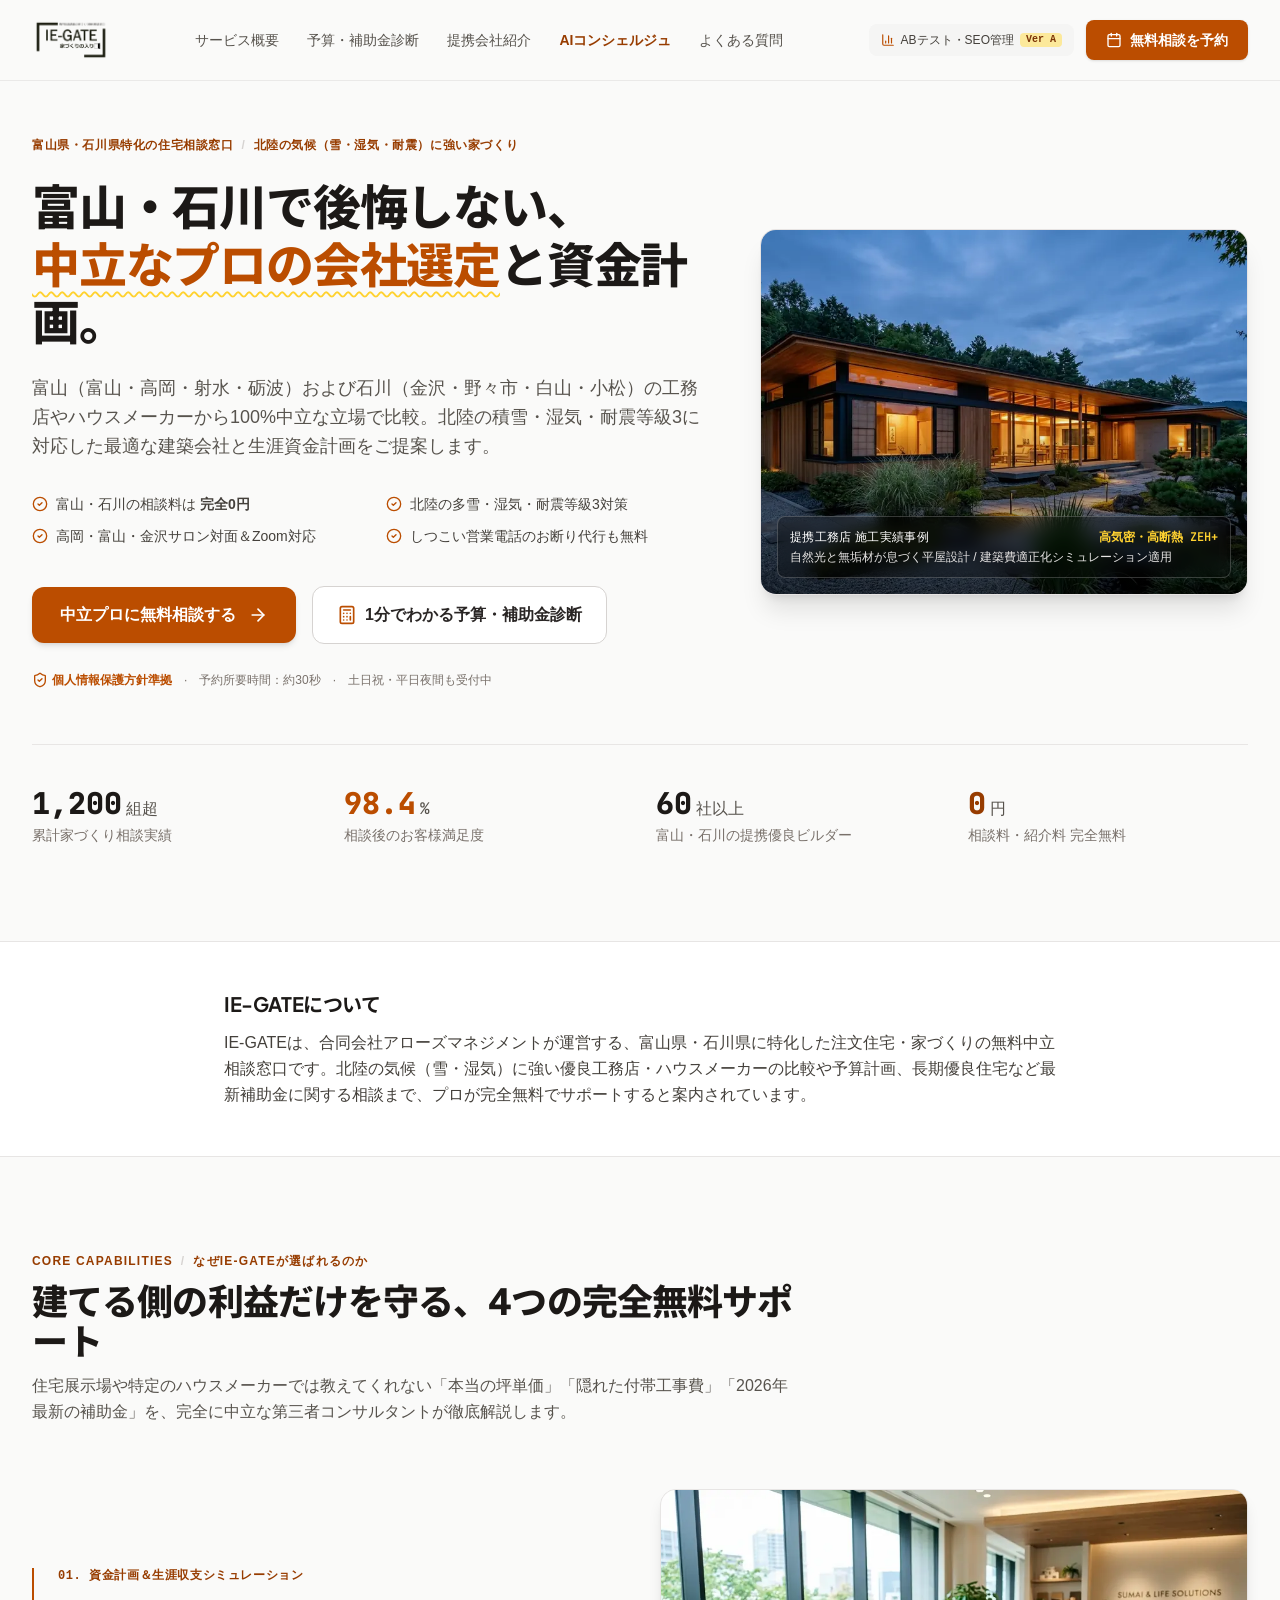
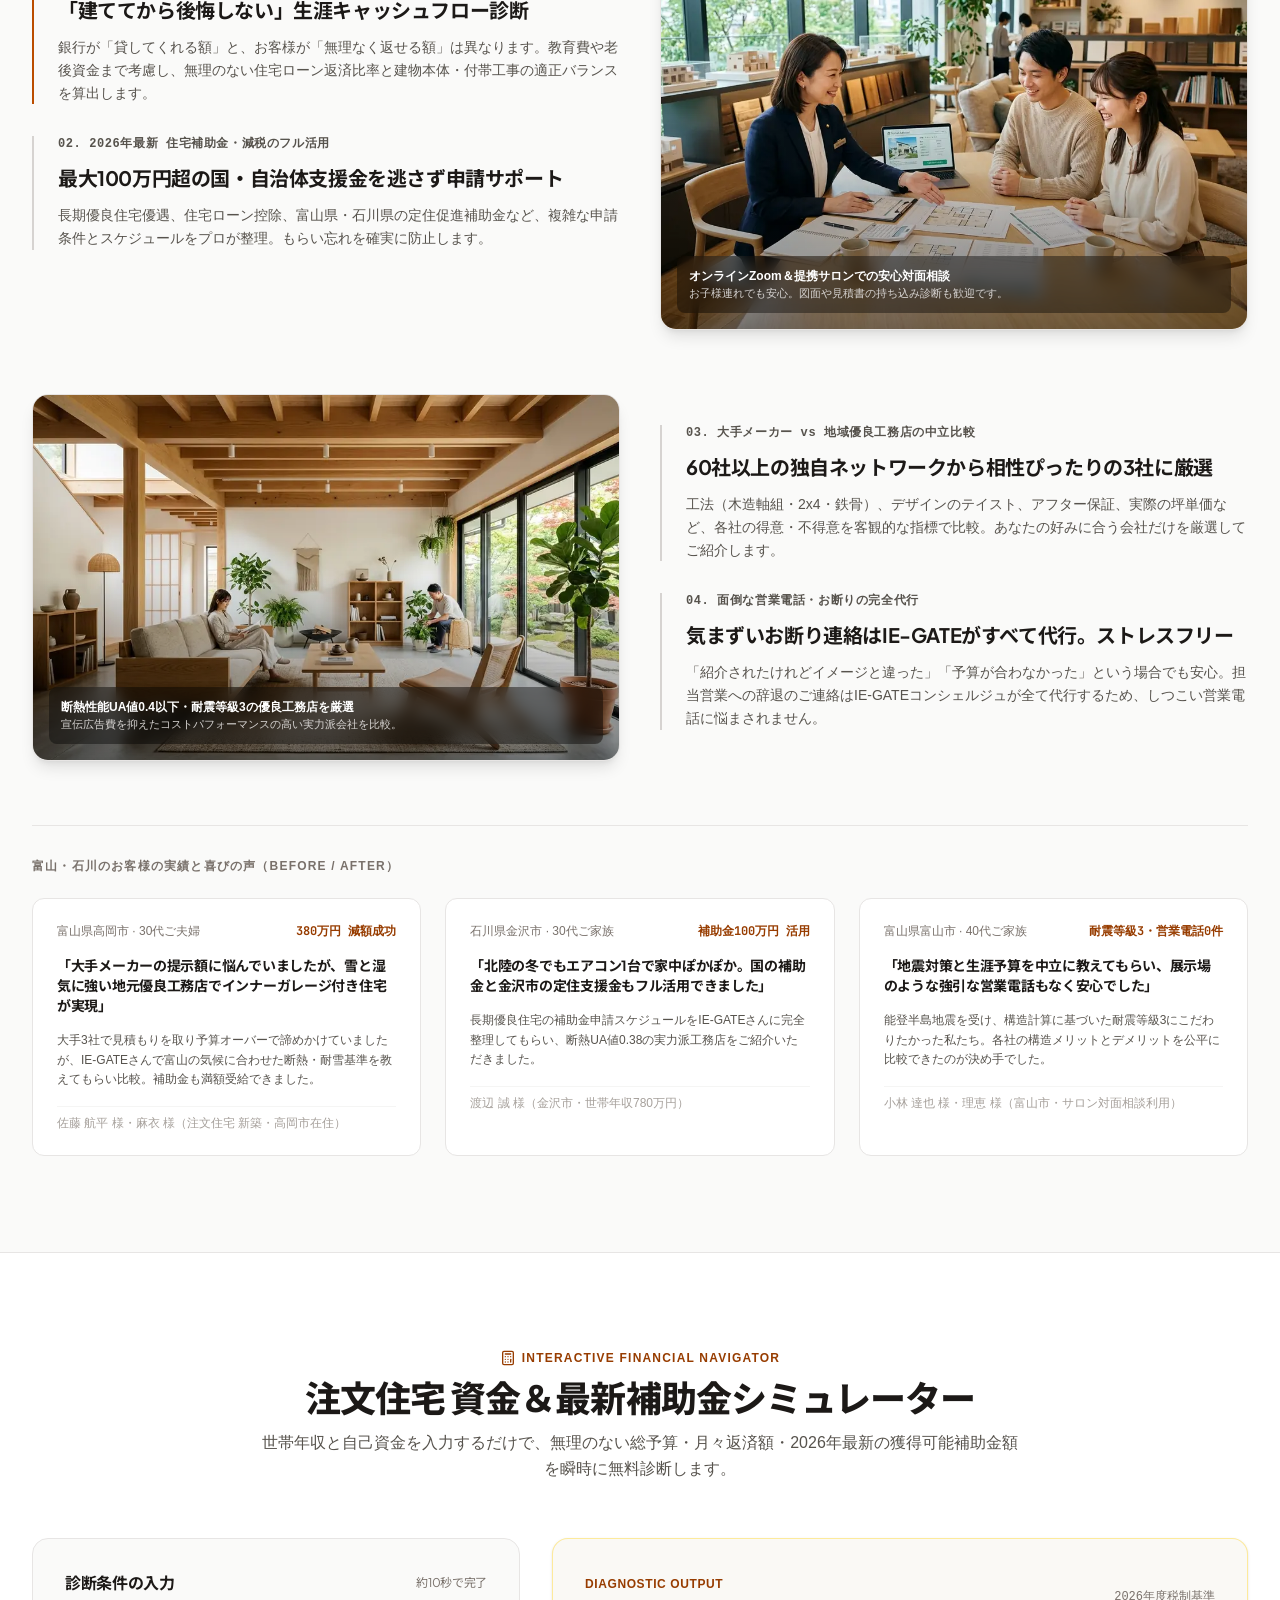
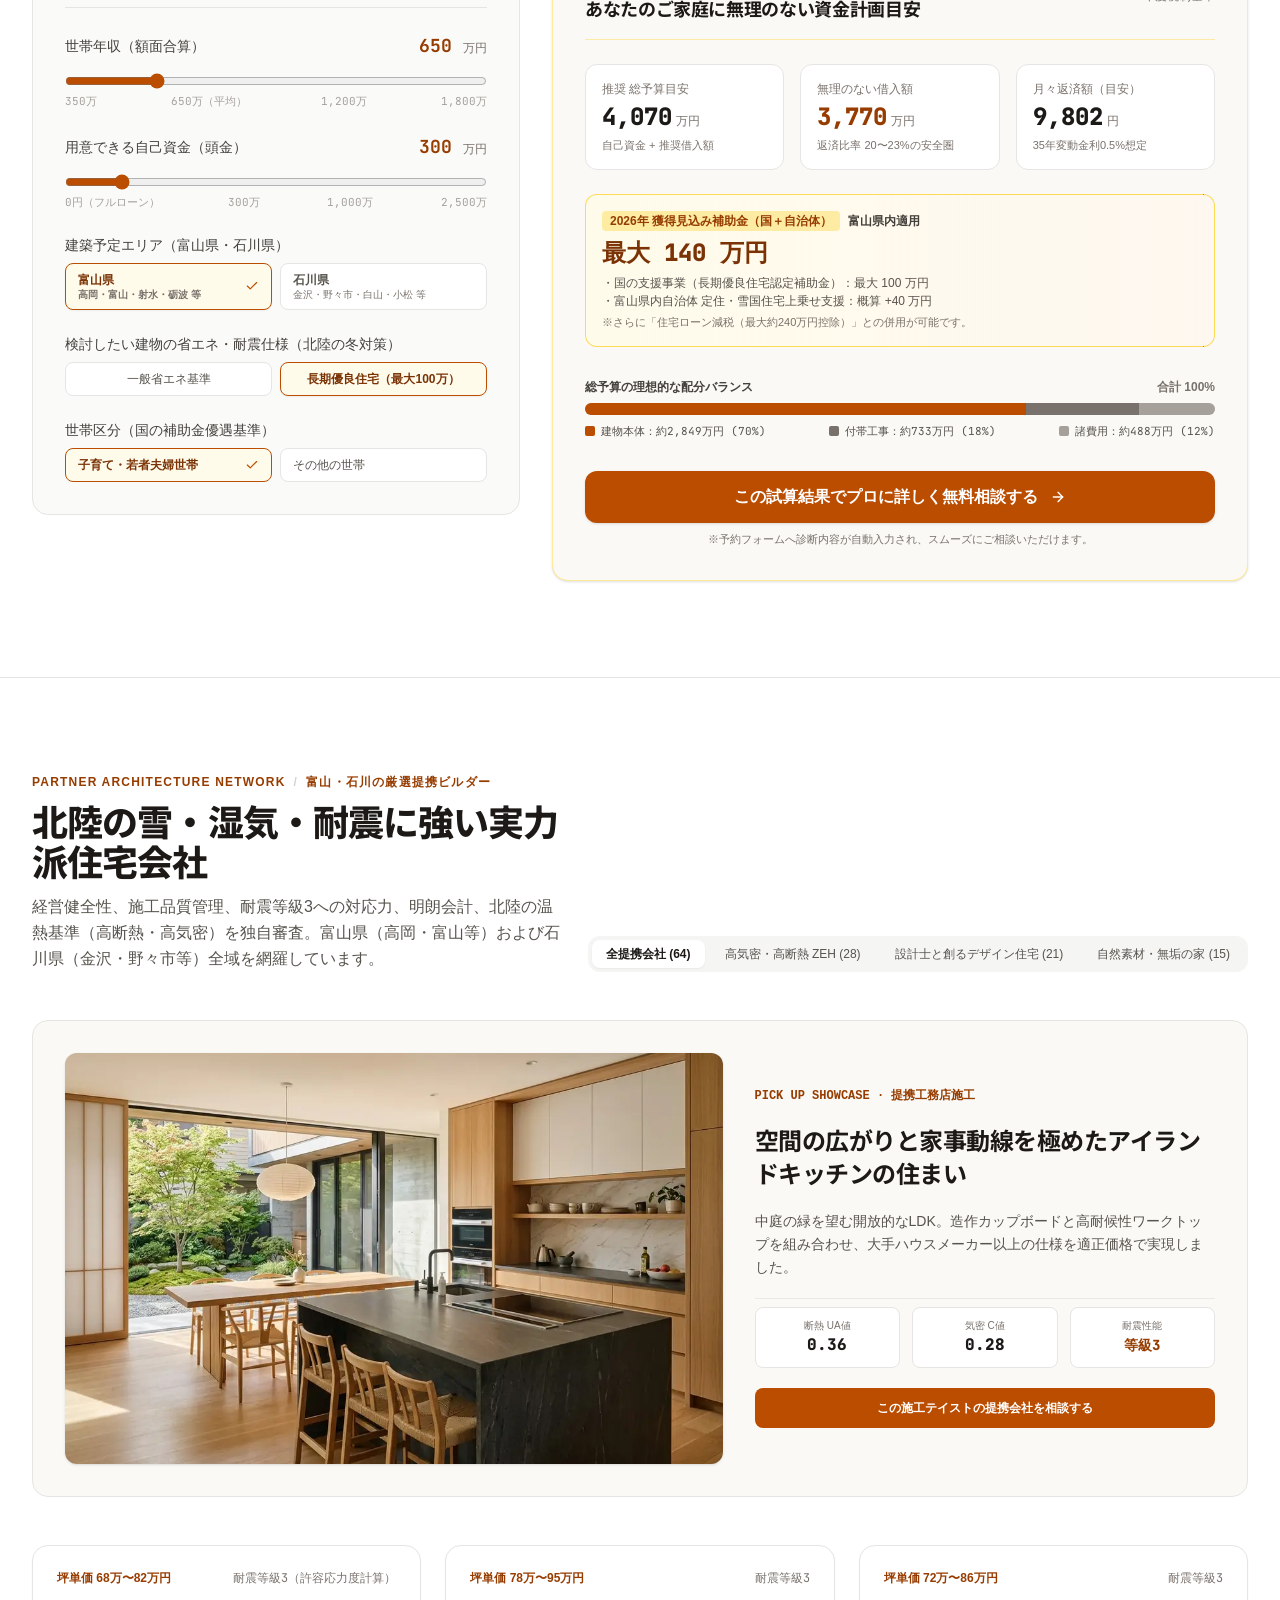
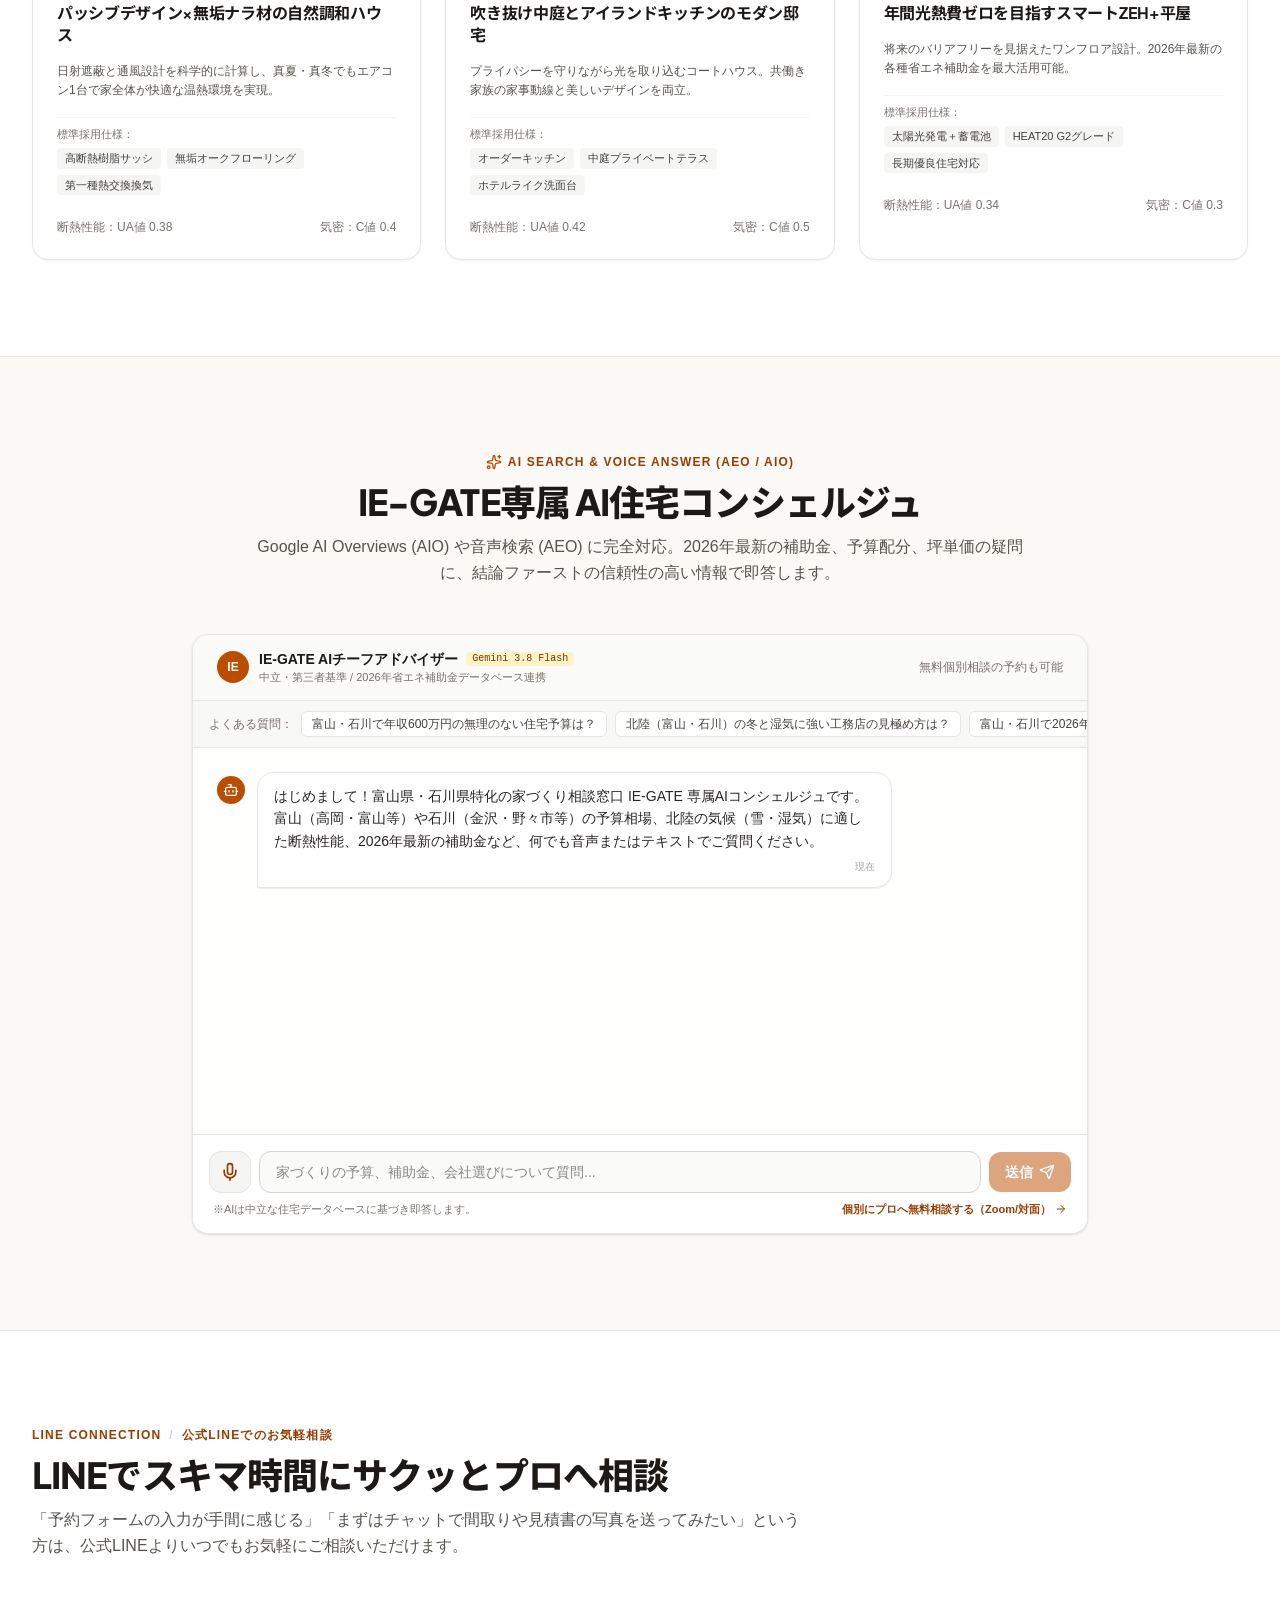
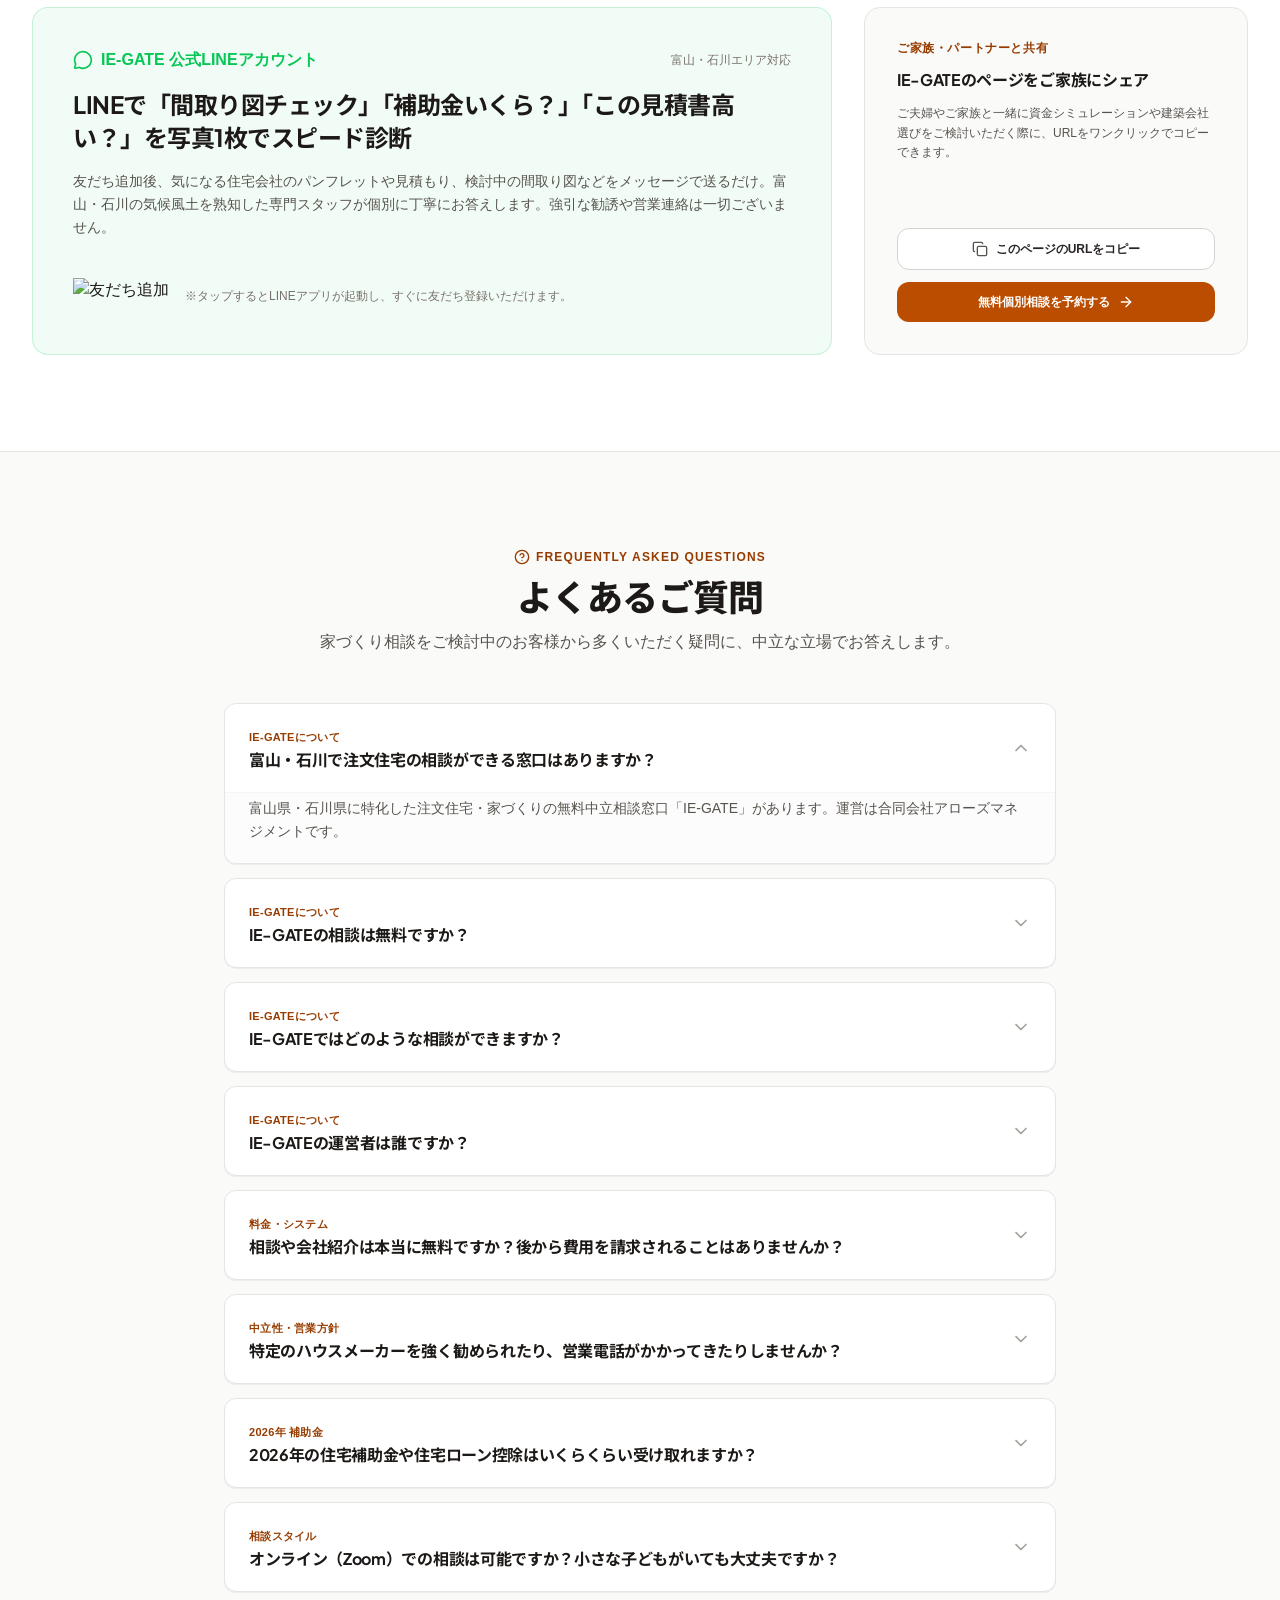
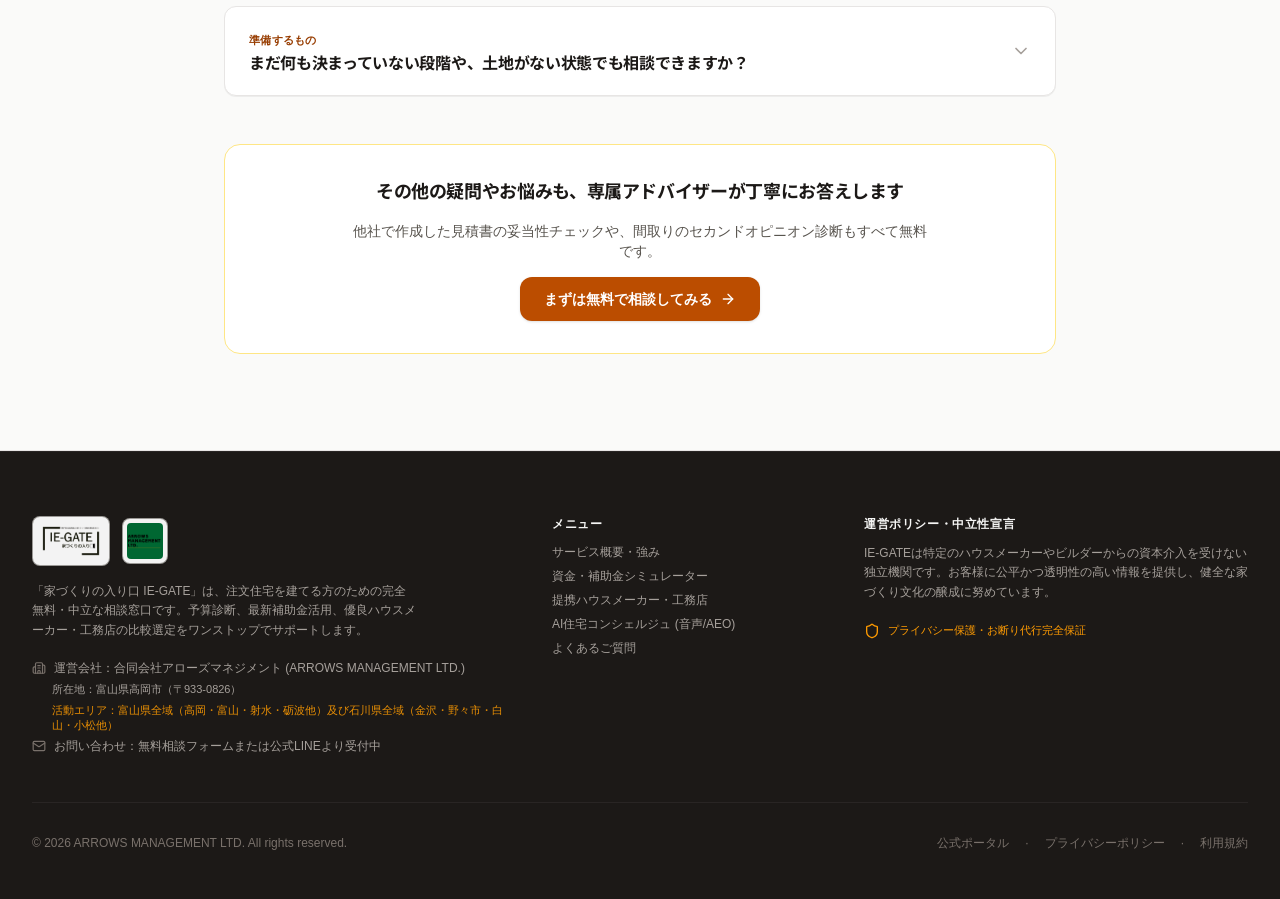
==== commit f0c409a8: "AIクローラー許可（robots.txt）とOrganization/WebPage構造化データを追加" ====
--- a/docs/index.html
+++ b/docs/index.html
@@ -37,6 +37,18 @@
     {
       "@context": "https://schema.org",
       "@graph": [
+        {
+          "@type": "Organization",
+          "name": "合同会社アローズマネジメント",
+          "url": "https://arrowsmanagement01-ui.github.io/"
+        },
+        {
+          "@type": "WebPage",
+          "name": "富山・石川の家づくり相談窓口 IE-GATE | 合同会社アローズマネジメント",
+          "description": "合同会社アローズマネジメント運営「IE-GATE」は富山県・石川県特化の注文住宅の無料中立相談窓口。北陸の気候（雪・湿気）に強い優良工務店・ハウスメーカーの比較、予算計画、長期優良住宅など最新補助金までプロが完全無料でサポート。",
+          "url": "https://arrowsmanagement01-ui.github.io/iegate/",
+          "inLanguage": "ja"
+        },
         {
           "@type": "LocalBusiness",
           "@id": "https://arrowsmanagement.wixsite.com/iegate/#organization",
